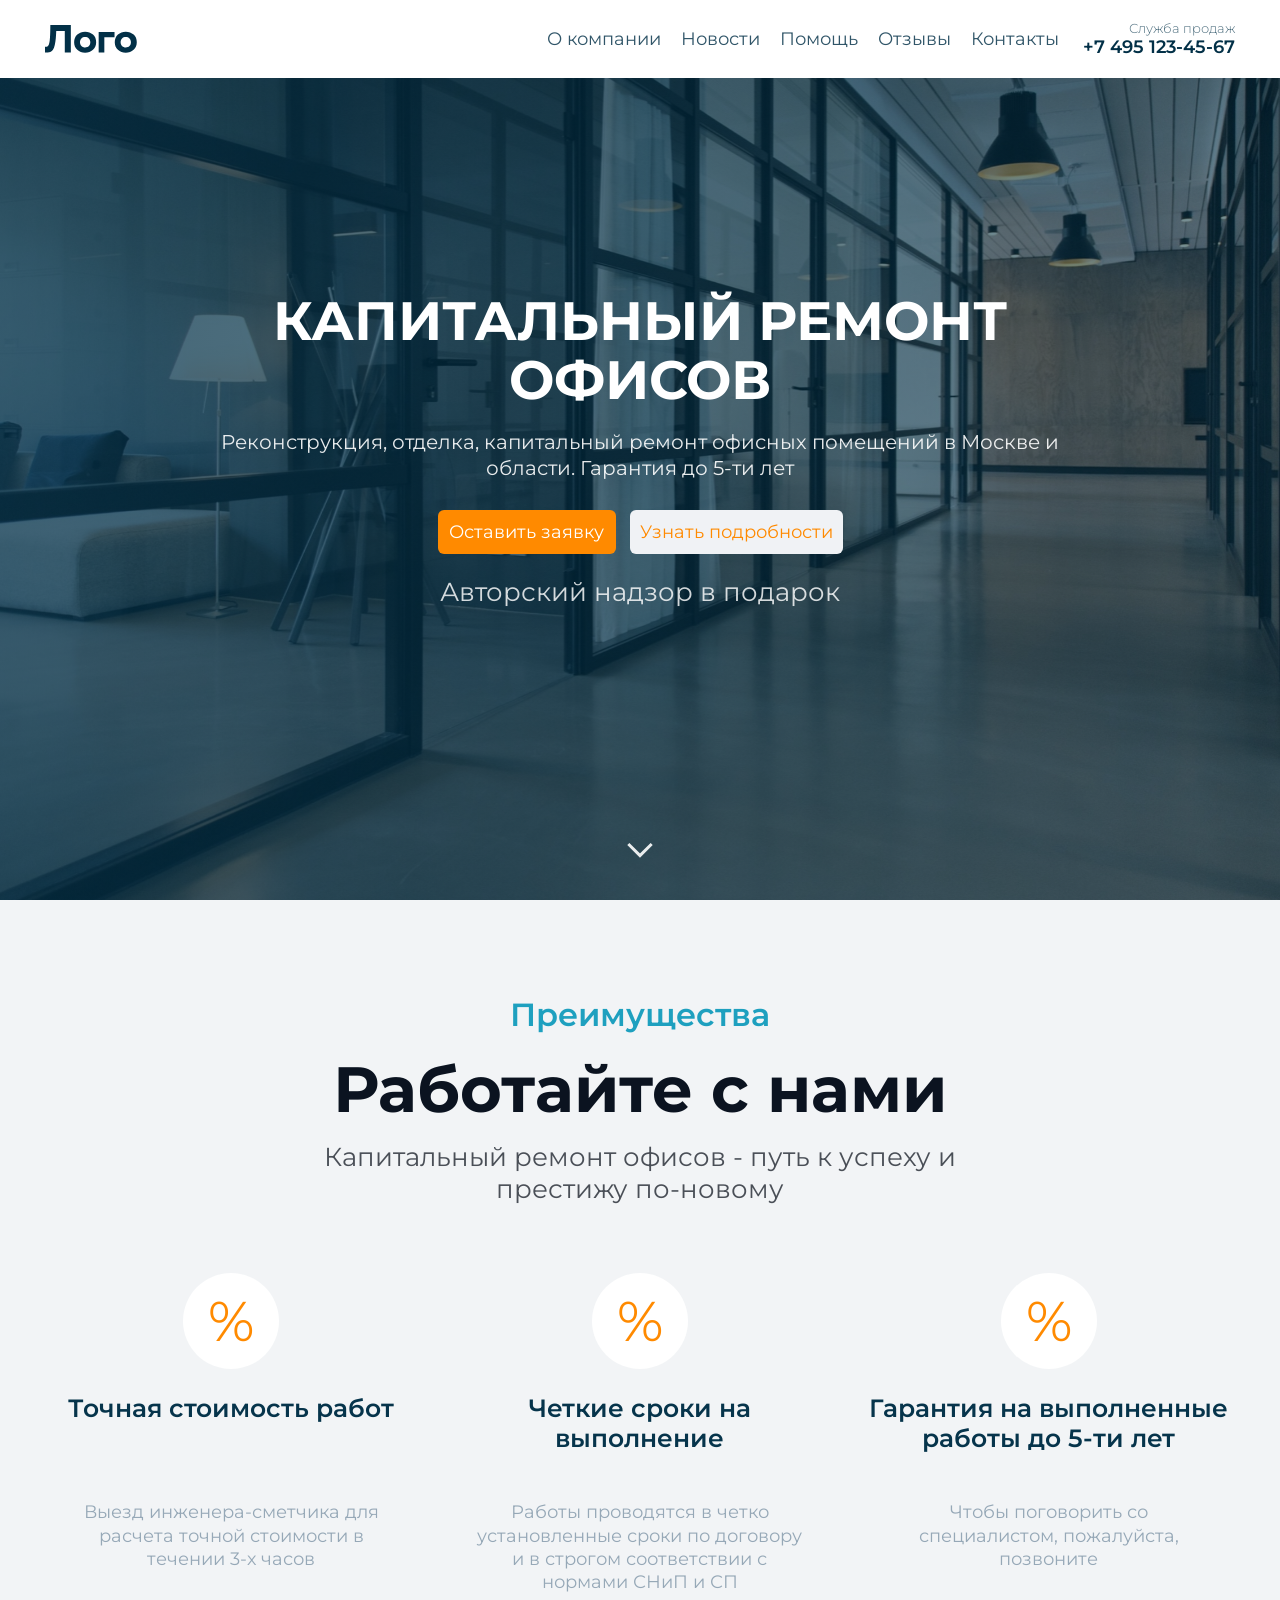
==== pages/index.html @ 70daecf8 "create cards advantages" ====
﻿<!DOCTYPE html>
<html lang="ru">
<head>
    <meta charset="UTF-8">
    <meta name="viewport" content="width=device-width, initial-scale=1.0">
    <title>Office</title>
    <link rel="stylesheet" href="../styles/style.css">
</head>
<body>
    <header>
        <nav>
            <a class="logo" href="#" aria-label="На главную">
                <img src="../photos/Лого.svg" alt="Логотип компании">
            </a>

            <div class="containerInfo">
                <ul>
                    <li>О компании</li>
                    <li>Новости</li>
                    <li>Помощь</li>
                    <li>Отзывы</li>
                    <li>Контакты</li>
                </ul>

                <div class="support">
                    <ul>
                        <li>Служба продаж</li>
                        <li>+7 495 123-45-67</li>
                    </ul>
                </div>
            </div>

            <button class="menu-toggle" type="button" aria-label="Открыть меню">
                <span></span>
                <span></span>
                <span></span>
            </button>
        </nav>
    </header>

    <main>
        <section class="hero">
            <div class="hero__overlay"></div>
            <div class="hero__content">
                <h1>Капитальный ремонт офисов</h1>
                <p>Реконструкция, отделка, капитальный ремонт офисных помещений в Москве и области. Гарантия до 5-ти лет</p>

                <div class="hero__actions">
                    <a class="btn btn--primary" href="#">Оставить заявку</a>
                    <a class="btn btn--secondary" href="#">Узнать подробности</a>
                </div>

                <span class="hero__note">Авторский надзор в подарок</span>
            </div>

            <a class="hero__scroll" href="#advantages" aria-label="Прокрутить к преимуществам">
                <span></span>
            </a>
        </section>

        <section class="advantages" id="advantages">
            <div class="advantages__container">
                <span class="advantages__label">Преимущества</span>
                <h2>Работайте с нами</h2>
                <p class="advantages__subtitle">Капитальный ремонт офисов - путь к успеху и престижу по-новому</p>

                <div class="advantages__grid">
                    <article class="adv-card">
                        <div class="adv-card__icon">%</div>
                        <h3>Точная стоимость работ</h3>
                        <p>Выезд инженера-сметчика для расчета точной стоимости в течении 3-х часов</p>
                    </article>

                    <article class="adv-card">
                        <div class="adv-card__icon">%</div>
                        <h3>Четкие сроки на выполнение</h3>
                        <p>Работы проводятся в четко установленные сроки по договору и в строгом соответствии с нормами СНиП и СП</p>
                    </article>

                    <article class="adv-card">
                        <div class="adv-card__icon">%</div>
                        <h3>Гарантия на выполненные работы до 5-ти лет</h3>
                        <p>Чтобы поговорить со специалистом, пожалуйста, позвоните</p>
                    </article>
                </div>
            </div>
        </section>
    </main>
</body>
</html>
---- styles/style.css ----
﻿@import url("https://fonts.googleapis.com/css2?family=Montserrat:ital,wght@0,100..900;1,100..900&display=swap");

* {
  margin: 0;
  padding: 0;
  box-sizing: border-box;
  font-family: "Montserrat", sans-serif;
  font-optical-sizing: auto;
  font-weight: 400;
  font-style: normal;
}

html {
  scroll-behavior: smooth;
}

body {
  font-size: 18px;
  color: #ffffff;
  background: #f7f8fa;
}

img {
  display: block;
  max-width: 100%;
}

header {
  width: 100%;
  margin: auto;
  position: absolute;
  top: 0;
  left: 0;
  z-index: 5;
  background: #ffffff;
}

nav {
  max-width: 1200px;
  display: flex;
  margin: auto;
  justify-content: space-between;
  align-items: center;
  gap: 24px;
  padding: 10px 5px;
}

.logo {
  display: inline-flex;
  align-items: center;
}

.logo img {
  height: 28px;
  width: auto;
}

.containerInfo {
  display: flex;
  justify-content: space-between;
  align-items: center;
  gap: 24px;
}

.containerInfo ul {
  display: flex;
  list-style: none;
  justify-content: space-around;
  align-items: center;
  gap: 20px;
}

.containerInfo ul > li {
  color: rgba(2, 48, 71, 0.82);
  transition: color 0.25s ease, transform 0.25s ease;
  cursor: pointer;
}

.containerInfo ul > li:hover {
  color: #ff8a00;
  transform: translateY(-2px);
}

.support ul {
  display: block;
  text-align: right;
  list-style: none;
  padding: 10px 0;
}

.support ul li:nth-child(1) {
  font-size: 13px;
  font-weight: 300;
  color: rgba(2, 48, 71, 0.7);
}

.support ul li:nth-child(2) {
  font-size: 18px;
  font-weight: 600;
  color: #023047;
}

.menu-toggle {
  display: none;
  width: 44px;
  height: 44px;
  border: none;
  background: transparent;
  cursor: pointer;
}

.menu-toggle span {
  display: block;
  width: 26px;
  height: 2px;
  margin: 4px 0;
  background: #023047;
}

.hero {
  min-height: 100vh;
  position: relative;
  display: flex;
  align-items: center;
  justify-content: center;
  text-align: center;
  background-image: url("../photos/background_MAin.svg");
  background-size: cover;
  background-position: center;
  background-repeat: no-repeat;
}

.hero__overlay {
  position: absolute;
  inset: 0;
  background: linear-gradient(
    90deg,
    rgba(2, 48, 71, 0.58) 0%,
    rgba(2, 48, 71, 0.42) 48%,
    rgba(2, 48, 71, 0.2) 100%
  );
}

.hero__content {
  max-width: 920px;
  padding: 120px 20px 120px;
  position: relative;
  z-index: 1;
}

.hero__content h1 {
  font-size: clamp(34px, 4.8vw, 54px);
  font-weight: 700;
  line-height: 1.1;
  text-transform: uppercase;
  margin-bottom: 18px;
  color: #ffffff;
}

.hero__content p {
  font-size: clamp(18px, 1.6vw, 26px);
  line-height: 1.3;
  color: rgba(255, 255, 255, 0.9);
  max-width: 1080px;
  margin: 0 auto 28px;
}

.hero__actions {
  display: flex;
  gap: 14px;
  justify-content: center;
  flex-wrap: wrap;
  margin-bottom: 22px;
}

.hero .btn {
  display: inline-flex;
  align-items: center;
  justify-content: center;
  min-width: 178px;
  height: 44px;
  padding: 0px 10px;
  border-radius: 6px;
  text-decoration: none;
  font-size: 18px;
  transition: transform 0.25s ease, box-shadow 0.25s ease,
    background-color 0.25s ease, color 0.25s ease;
}

.hero .btn:hover {
  transform: translateY(-2px);
  box-shadow: 0 10px 24px rgba(0, 0, 0, 0.2);
}

.btn--primary {
  background: #ff8a00;
  color: #ffffff;
}

.btn--secondary {
  background: #f0f2f5;
  color: #ff8a00;
}

.hero__note {
  font-size: 26px;
  color: rgba(255, 255, 255, 0.82);
}

.hero__scroll {
  position: absolute;
  bottom: 30px;
  left: 50%;
  transform: translateX(-50%);
  z-index: 1;
  background: transparent;
  border: none;
  width: 34px;
  height: 34px;
  cursor: pointer;
  text-decoration: none;
}

.hero__scroll span {
  display: block;
  width: 18px;
  height: 18px;
  border-bottom: 3px solid rgba(255, 255, 255, 0.9);
  border-right: 3px solid rgba(255, 255, 255, 0.9);
  transform: rotate(45deg);
  margin: 0 auto;
}

.advantages {
  background: #f2f4f6;
  padding: 95px 16px 110px;
}

.advantages__container {
  max-width: 1200px;
  margin: 0 auto;
  text-align: center;
}

.advantages__label {
  display: inline-block;
  font-size: 32px;
  font-weight: 600;
  color: #1ea0bf;
  margin-bottom: 22px;
}

.advantages h2 {
  font-size: clamp(42px, 5vw, 78px);
  line-height: 1.05;
  color: #0b1320;
  font-weight: 700;
  margin-bottom: 18px;
}

.advantages__subtitle {
  max-width: 760px;
  margin: 0 auto 56px;
  color: #4a4f57;
  font-size: clamp(24px, 2vw, 42px);
  line-height: 1.25;
}

.advantages__grid {
  display: grid;
  grid-template-columns: repeat(3, minmax(0, 1fr));
  gap: 26px;
  align-items: stretch;
}

.adv-card {
  text-align: center;
  padding: 12px 8px;
  display: flex;
  flex-direction: column;
  align-items: center;
  justify-content: flex-start;
  height: 100%;
  border-radius: 16px;
  transition: transform 0.25s ease, box-shadow 0.25s ease,
    background-color 0.25s ease;
}

.adv-card:hover {
  transform: translateY(-6px);
  background: rgba(255, 255, 255, 0.55);
}

.adv-card__icon {
  width: 96px;
  height: 96px;
  border-radius: 50%;
  background: #ffffff;
  color: #ff8a00;
  display: inline-flex;
  align-items: center;
  justify-content: center;
  font-size: 56px;
  line-height: 1;
  margin-bottom: 24px;
  transition: transform 0.25s ease, background-color 0.25s ease;
}

.adv-card:hover .adv-card__icon {
  transform: scale(1.06);
  background: #fff9f1;
  box-shadow: 0 00px 22px rgba(74, 72, 70, 0.25);
}

.adv-card h3 {
  color: #06344b;
  font-size: 25px;
  line-height: 1.2;
  font-weight: 600;
  margin-bottom: 18px;
  min-height: 3.6em;
}

.adv-card p {
  color: #96a8b7;
  font-size: clamp(18px, 1.3vw, 30px);
  line-height: 1.3;
  max-width: 340px;
  margin: 0 auto;
}

@media (max-width: 1024px) {
  nav {
    padding: 18px 14px;
    gap: 16px;
  }

  .logo img {
    height: 24px;
  }

  .containerInfo {
    gap: 16px;
  }

  .containerInfo ul {
    gap: 12px;
  }

  .containerInfo ul li {
    font-size: 16px;
  }

  .support ul li:nth-child(1) {
    font-size: 12px;
  }

  .support ul li:nth-child(2) {
    font-size: 16px;
  }

  .hero__content {
    max-width: 760px;
    padding: 120px 22px 100px;
  }

  .hero__content h1 {
    font-size: clamp(30px, 4.4vw, 44px);
    margin-bottom: 14px;
  }

  .hero__content p {
    font-size: clamp(16px, 2vw, 20px);
    margin-bottom: 20px;
  }

  .hero .btn {
    min-width: 166px;
    height: 40px;
    font-size: 16px;
  }

  .hero__note {
    font-size: 20px;
  }

  .advantages {
    padding: 74px 16px 84px;
  }

  .advantages__label {
    font-size: 24px;
    margin-bottom: 14px;
  }

  .advantages h2 {
    font-size: clamp(36px, 4.4vw, 54px);
    margin-bottom: 12px;
  }

  .advantages__subtitle {
    font-size: clamp(20px, 2vw, 30px);
    max-width: 700px;
    margin-bottom: 42px;
  }

  .advantages__grid {
    gap: 18px;
  }

  .adv-card__icon {
    width: 84px;
    height: 84px;
    font-size: 48px;
    margin-bottom: 16px;
  }

  .adv-card h3 {
    font-size: 25px;
    margin-bottom: 12px;
    min-height: 3.4em;
  }

  .adv-card p {
    font-size: clamp(15px, 1.2vw, 19px);
  }
}

@media (max-width: 768px) {
  nav {
    padding: 12px 16px;
  }

  .logo img {
    height: 20px;
  }

  .containerInfo {
    display: none;
  }

  .menu-toggle {
    display: flex;
    flex-direction: column;
    justify-content: center;
    align-items: flex-end;
  }

  .hero {
    min-height: 94vh;
  }

  .hero__content {
    max-width: 100%;
    padding: 110px 16px 90px;
  }

  .hero__content h1 {
    font-size: clamp(24px, 7.2vw, 32px);
    margin-bottom: 10px;
  }

  .hero__content p {
    font-size: clamp(14px, 4.2vw, 18px);
    margin-bottom: 16px;
  }

  .hero__actions {
    flex-direction: column;
    align-items: center;
    gap: 10px;
    margin-bottom: 14px;
  }

  .hero .btn {
    width: 100%;
    max-width: 250px;
    min-width: auto;
    height: 38px;
    font-size: 15px;
  }

  .hero__note {
    font-size: 17px;
  }

  .hero__scroll {
    bottom: 18px;
  }

  .advantages {
    padding: 58px 14px 64px;
  }

  .advantages__label {
    font-size: 18px;
    margin-bottom: 10px;
  }

  .advantages h2 {
    font-size: clamp(30px, 9vw, 42px);
    margin-bottom: 10px;
  }

  .advantages__subtitle {
    font-size: clamp(16px, 5vw, 22px);
    margin-bottom: 28px;
  }

  .advantages__grid {
    grid-template-columns: 1fr;
    gap: 26px;
  }

  .adv-card {
    max-width: 360px;
    margin: 0 auto;
    padding: 20px 0px;
  }

  .adv-card__icon {
    width: 78px;
    height: 78px;
    font-size: 40px;
    margin-bottom: 14px;
  }

  .adv-card h3 {
    font-size: 25px;
    margin-bottom: 10px;
    min-height: auto;
  }

  .adv-card p {
    font-size: clamp(14px, 4.2vw, 18px);
  }
}
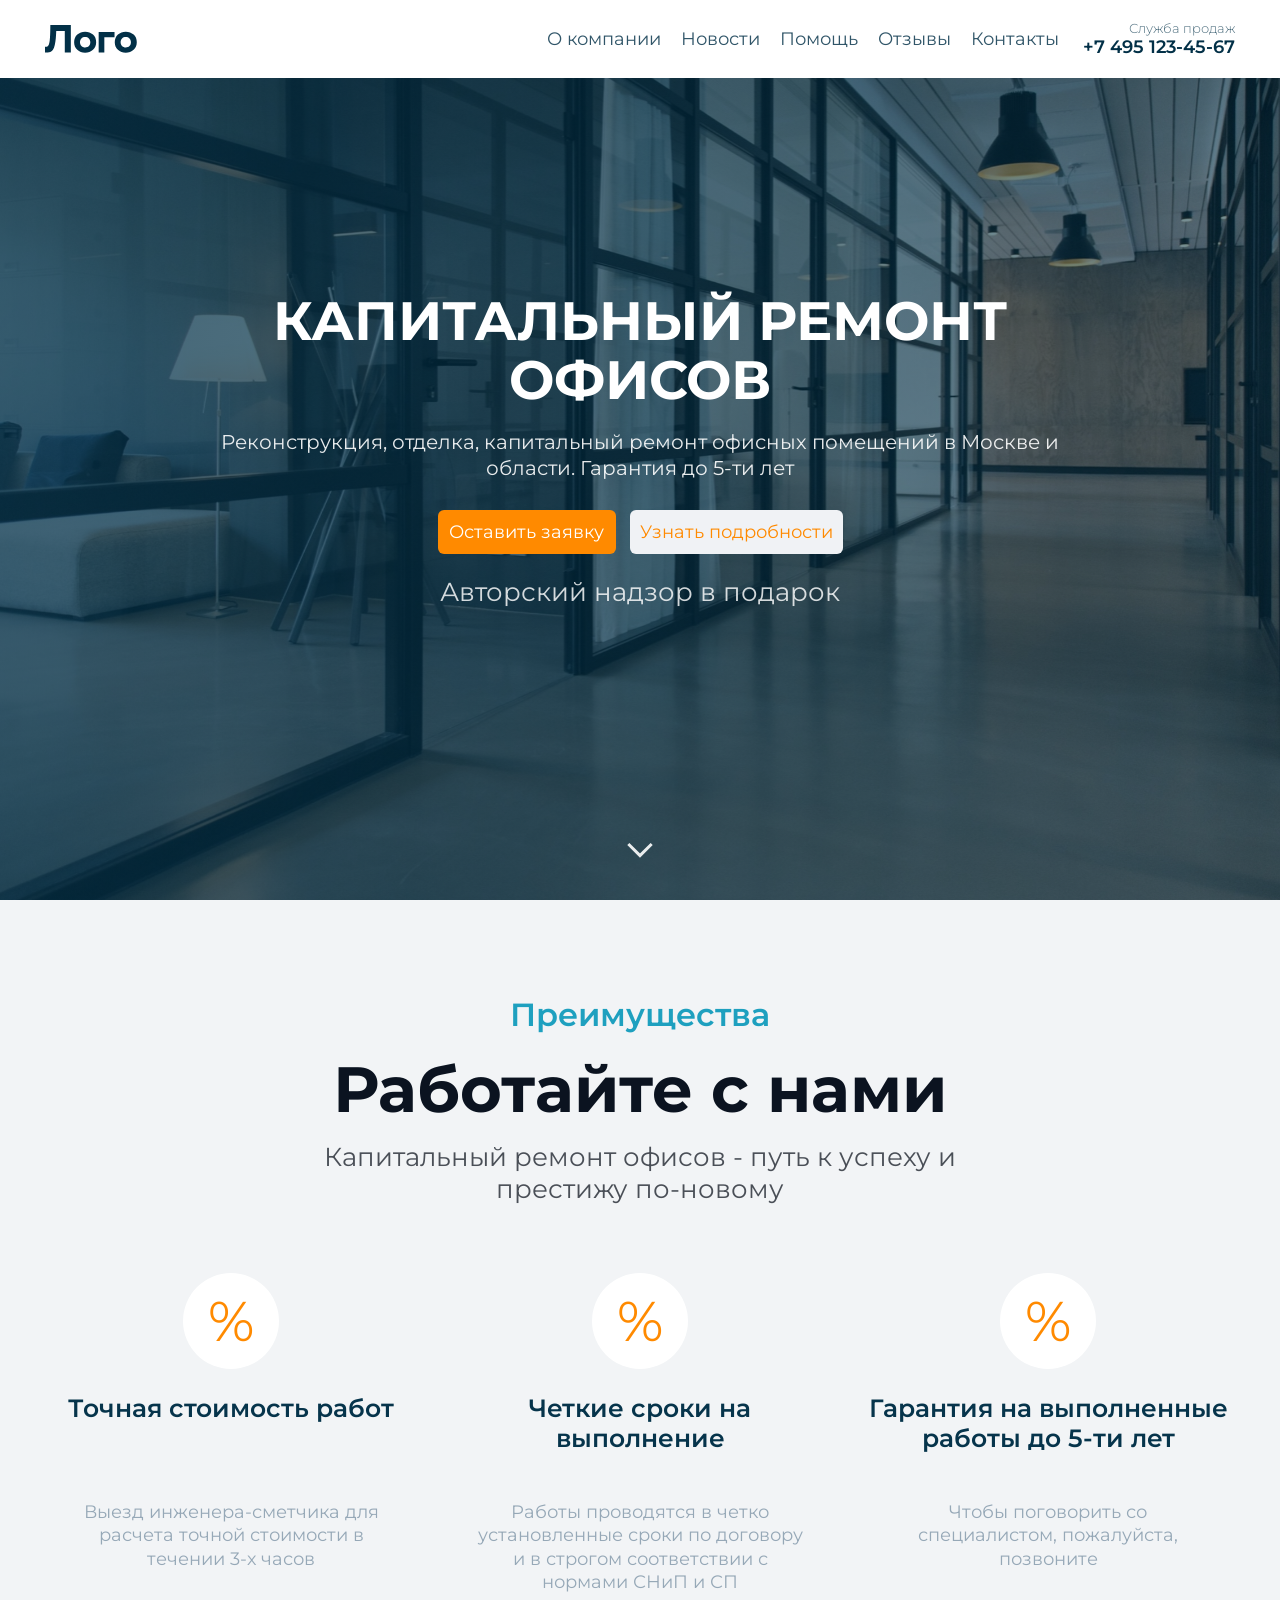
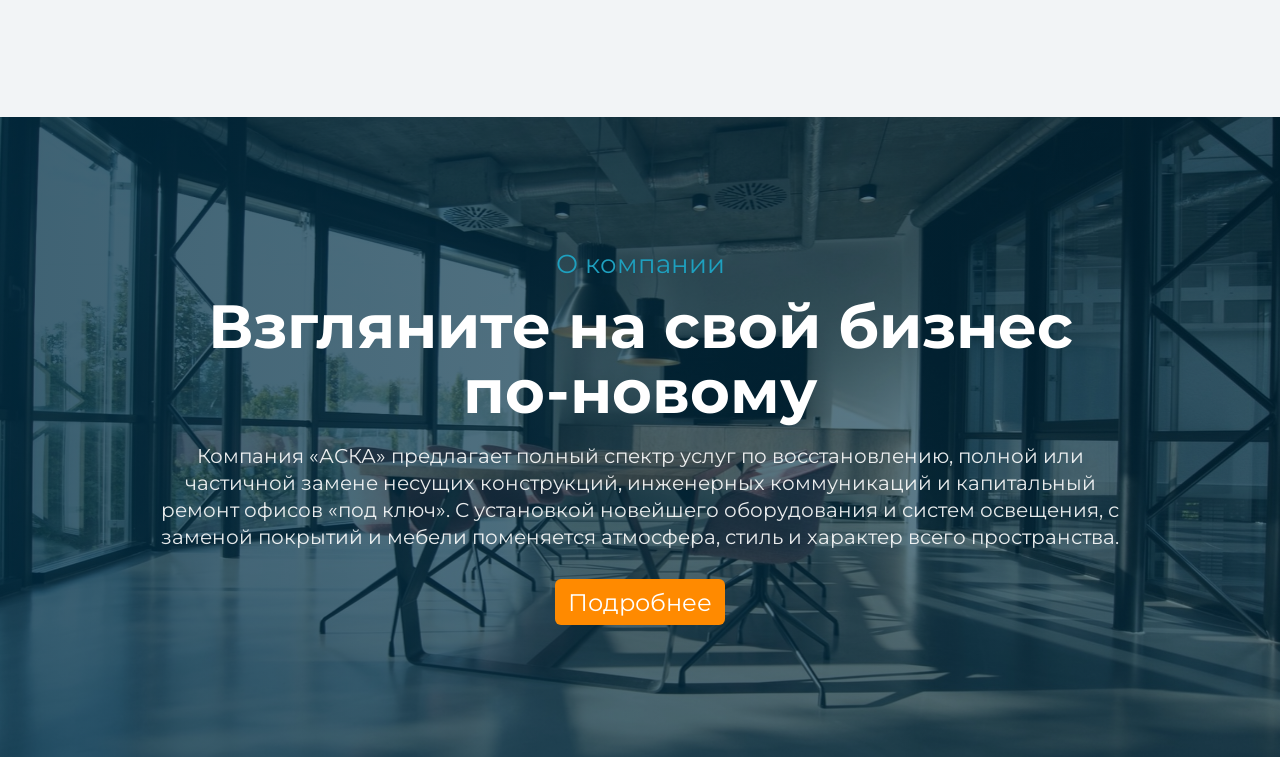
==== commit 8d6a5f9d: "create second secontion with BG" ====
--- a/pages/index.html
+++ b/pages/index.html
@@ -60,24 +60,24 @@
 
         <section class="advantages" id="advantages">
             <div class="advantages__container">
-                <span class="advantages__label">Преимущества</span>
-                <h2>Работайте с нами</h2>
-                <p class="advantages__subtitle">Капитальный ремонт офисов - путь к успеху и престижу по-новому</p>
+                <span class="advantages__label reveal">Преимущества</span>
+                <h2 class="reveal" data-delay="80">Работайте с нами</h2>
+                <p class="advantages__subtitle reveal" data-delay="140">Капитальный ремонт офисов - путь к успеху и престижу по-новому</p>
 
                 <div class="advantages__grid">
-                    <article class="adv-card">
+                    <article class="adv-card reveal" data-delay="0">
                         <div class="adv-card__icon">%</div>
                         <h3>Точная стоимость работ</h3>
                         <p>Выезд инженера-сметчика для расчета точной стоимости в течении 3-х часов</p>
                     </article>
 
-                    <article class="adv-card">
+                    <article class="adv-card reveal" data-delay="90">
                         <div class="adv-card__icon">%</div>
                         <h3>Четкие сроки на выполнение</h3>
                         <p>Работы проводятся в четко установленные сроки по договору и в строгом соответствии с нормами СНиП и СП</p>
                     </article>
 
-                    <article class="adv-card">
+                    <article class="adv-card reveal" data-delay="180">
                         <div class="adv-card__icon">%</div>
                         <h3>Гарантия на выполненные работы до 5-ти лет</h3>
                         <p>Чтобы поговорить со специалистом, пожалуйста, позвоните</p>
@@ -85,6 +85,44 @@
                 </div>
             </div>
         </section>
+
+        <section class="about-section" id="about-company">
+            <div class="about-section__overlay"></div>
+            <div class="about-section__content">
+                <span class="about-section__label reveal">О компании</span>
+                <h2 class="reveal" data-delay="80">Взгляните на свой бизнес<br>по-новому</h2>
+                <p class="reveal" data-delay="140">Компания «АСКА» предлагает полный спектр услуг по восстановлению, полной или частичной замене несущих конструкций, инженерных коммуникаций и капитальный ремонт офисов «под ключ». С установкой новейшего оборудования и систем освещения, с заменой покрытий и мебели поменяется атмосфера, стиль и характер всего пространства.</p>
+                <a class="about-section__button reveal" data-delay="200" href="#">Подробнее</a>
+            </div>
+        </section>
     </main>
+    <script>
+        (function () {
+            var revealElements = document.querySelectorAll('.reveal');
+            var reducedMotion = window.matchMedia('(prefers-reduced-motion: reduce)').matches;
+
+            if (reducedMotion) {
+                revealElements.forEach(function (el) {
+                    el.classList.add('in-view');
+                });
+                return;
+            }
+
+            var observer = new IntersectionObserver(function (entries) {
+                entries.forEach(function (entry) {
+                    if (!entry.isIntersecting) return;
+                    var delay = Number(entry.target.dataset.delay || 0);
+                    window.setTimeout(function () {
+                        entry.target.classList.add('in-view');
+                    }, delay);
+                    observer.unobserve(entry.target);
+                });
+            }, { threshold: 0.18, rootMargin: '0px 0px -40px 0px' });
+
+            revealElements.forEach(function (el) {
+                observer.observe(el);
+            });
+        })();
+    </script>
 </body>
 </html>
--- a/styles/style.css
+++ b/styles/style.css
@@ -12,6 +12,26 @@
 
 html {
   scroll-behavior: smooth;
+}
+
+@keyframes heroFadeUp {
+  from {
+    opacity: 0;
+    transform: translateY(32px);
+  }
+  to {
+    opacity: 1;
+    transform: translateY(0);
+  }
+}
+
+@keyframes heroFadeIn {
+  from {
+    opacity: 0;
+  }
+  to {
+    opacity: 1;
+  }
 }
 
 body {
@@ -155,6 +175,8 @@
   text-transform: uppercase;
   margin-bottom: 18px;
   color: #ffffff;
+  opacity: 0;
+  animation: heroFadeUp 0.8s cubic-bezier(0.22, 1, 0.36, 1) 0.15s forwards;
 }
 
 .hero__content p {
@@ -163,6 +185,8 @@
   color: rgba(255, 255, 255, 0.9);
   max-width: 1080px;
   margin: 0 auto 28px;
+  opacity: 0;
+  animation: heroFadeUp 0.8s cubic-bezier(0.22, 1, 0.36, 1) 0.3s forwards;
 }
 
 .hero__actions {
@@ -171,6 +195,8 @@
   justify-content: center;
   flex-wrap: wrap;
   margin-bottom: 22px;
+  opacity: 0;
+  animation: heroFadeUp 0.8s cubic-bezier(0.22, 1, 0.36, 1) 0.45s forwards;
 }
 
 .hero .btn {
@@ -205,6 +231,8 @@
 .hero__note {
   font-size: 26px;
   color: rgba(255, 255, 255, 0.82);
+  opacity: 0;
+  animation: heroFadeIn 0.8s ease 0.6s forwards;
 }
 
 .hero__scroll {
@@ -219,6 +247,8 @@
   height: 34px;
   cursor: pointer;
   text-decoration: none;
+  opacity: 0;
+  animation: heroFadeIn 0.9s ease 0.75s forwards;
 }
 
 .hero__scroll span {
@@ -231,6 +261,18 @@
   margin: 0 auto;
 }
 
+.reveal {
+  opacity: 0;
+  transform: translateY(30px);
+  transition: opacity 0.8s cubic-bezier(0.22, 1, 0.36, 1), transform 0.8s cubic-bezier(0.22, 1, 0.36, 1);
+  will-change: opacity, transform;
+}
+
+.reveal.in-view {
+  opacity: 1;
+  transform: translateY(0);
+}
+
 .advantages {
   background: #f2f4f6;
   padding: 95px 16px 110px;
@@ -329,6 +371,75 @@
   margin: 0 auto;
 }
 
+.about-section {
+  position: relative;
+  min-height: 640px;
+  display: flex;
+  align-items: center;
+  justify-content: center;
+  text-align: center;
+  padding: 90px 16px;
+  background-image: url('../photos/secondBackgroundImage.svg');
+  background-size: cover;
+  background-position: center;
+  background-repeat: no-repeat;
+}
+
+.about-section__overlay {
+  position: absolute;
+  inset: 0;
+  background: linear-gradient(90deg, rgba(2, 48, 71, 0.6) 0%, rgba(2, 48, 71, 0.48) 45%, rgba(2, 48, 71, 0.34) 100%);
+}
+
+.about-section__content {
+  position: relative;
+  z-index: 1;
+  max-width: 980px;
+}
+
+.about-section__label {
+  display: inline-block;
+  color: #1ea0bf;
+  font-size: 26px;
+  margin-bottom: 14px;
+}
+
+.about-section h2 {
+  color: #ffffff;
+  font-size: clamp(44px, 4.8vw, 74px);
+  line-height: 1.05;
+  font-weight: 700;
+  margin-bottom: 20px;
+}
+
+.about-section p {
+  color: rgba(255, 255, 255, 0.9);
+  font-size: clamp(20px, 1.4vw, 28px);
+  line-height: 1.35;
+  max-width: 1020px;
+  margin: 0 auto 28px;
+}
+
+.about-section__button {
+  display: inline-flex;
+  align-items: center;
+  justify-content: center;
+  min-width: 170px;
+  height: 46px;
+  border-radius: 6px;
+  background: #ff8a00;
+  color: #ffffff;
+  text-decoration: none;
+  font-size: 24px;
+  transition: transform 0.25s ease, box-shadow 0.25s ease, background-color 0.25s ease;
+}
+
+.about-section__button:hover {
+  transform: translateY(-2px);
+  box-shadow: 0 12px 24px rgba(0, 0, 0, 0.25);
+  background: #f58400;
+}
+
 @media (max-width: 1024px) {
   nav {
     padding: 18px 14px;
@@ -423,6 +534,33 @@
 
   .adv-card p {
     font-size: clamp(15px, 1.2vw, 19px);
+  }
+
+  .about-section {
+    min-height: 560px;
+    padding: 74px 16px;
+  }
+
+  .about-section__label {
+    font-size: 22px;
+    margin-bottom: 10px;
+  }
+
+  .about-section h2 {
+    font-size: clamp(36px, 4.1vw, 52px);
+    margin-bottom: 14px;
+  }
+
+  .about-section p {
+    font-size: clamp(16px, 1.8vw, 22px);
+    max-width: 820px;
+    margin-bottom: 22px;
+  }
+
+  .about-section__button {
+    min-width: 150px;
+    height: 42px;
+    font-size: 20px;
   }
 }
 
@@ -534,4 +672,53 @@
   .adv-card p {
     font-size: clamp(14px, 4.2vw, 18px);
   }
-}
+
+  .about-section {
+    min-height: 470px;
+    padding: 58px 14px;
+  }
+
+  .about-section__label {
+    font-size: 17px;
+    margin-bottom: 8px;
+  }
+
+  .about-section h2 {
+    font-size: clamp(28px, 8vw, 36px);
+    margin-bottom: 12px;
+  }
+
+  .about-section p {
+    font-size: clamp(14px, 4.1vw, 17px);
+    line-height: 1.4;
+    margin-bottom: 18px;
+  }
+
+  .about-section__button {
+    min-width: 132px;
+    height: 38px;
+    font-size: 17px;
+  }
+}
+
+@media (prefers-reduced-motion: reduce) {
+  html {
+    scroll-behavior: auto;
+  }
+
+  .hero__content h1,
+  .hero__content p,
+  .hero__actions,
+  .hero__note,
+  .hero__scroll {
+    opacity: 1;
+    animation: none;
+  }
+
+  .reveal,
+  .reveal.in-view {
+    opacity: 1;
+    transform: none;
+    transition: none;
+  }
+}
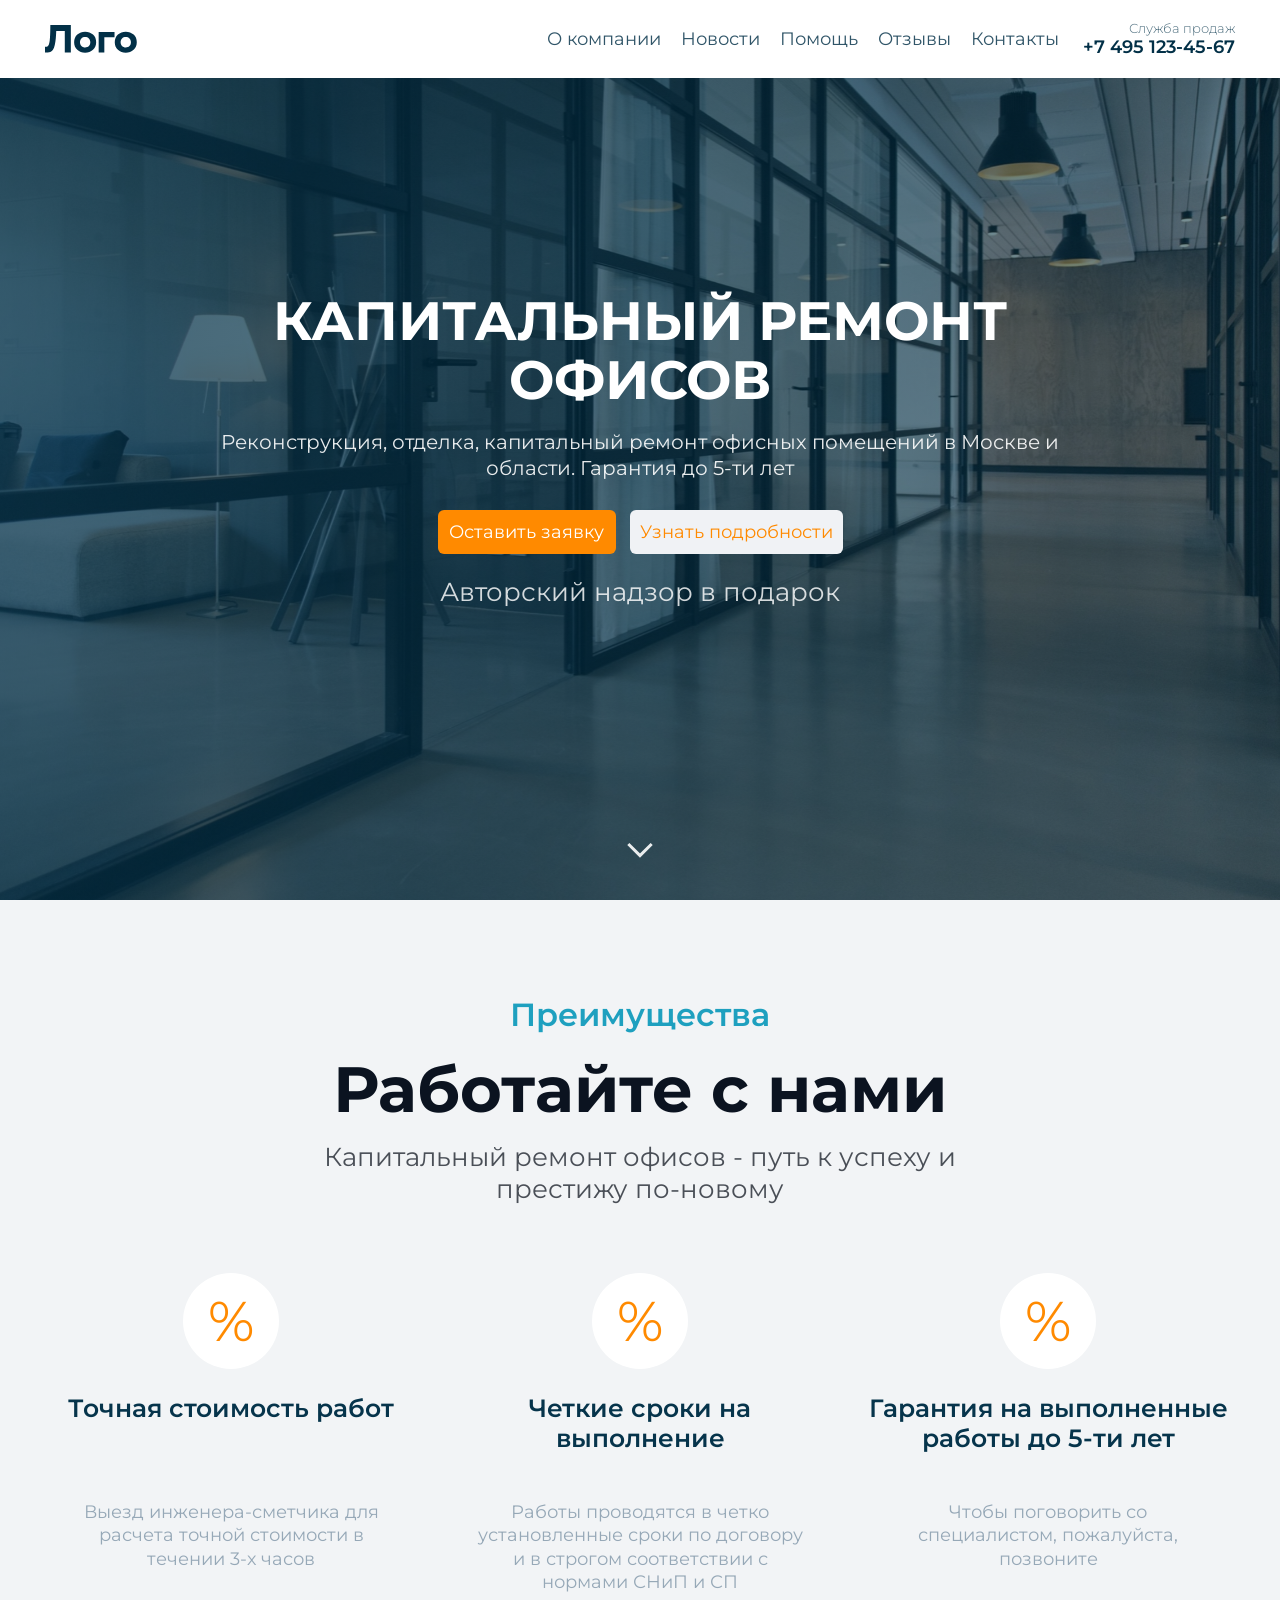
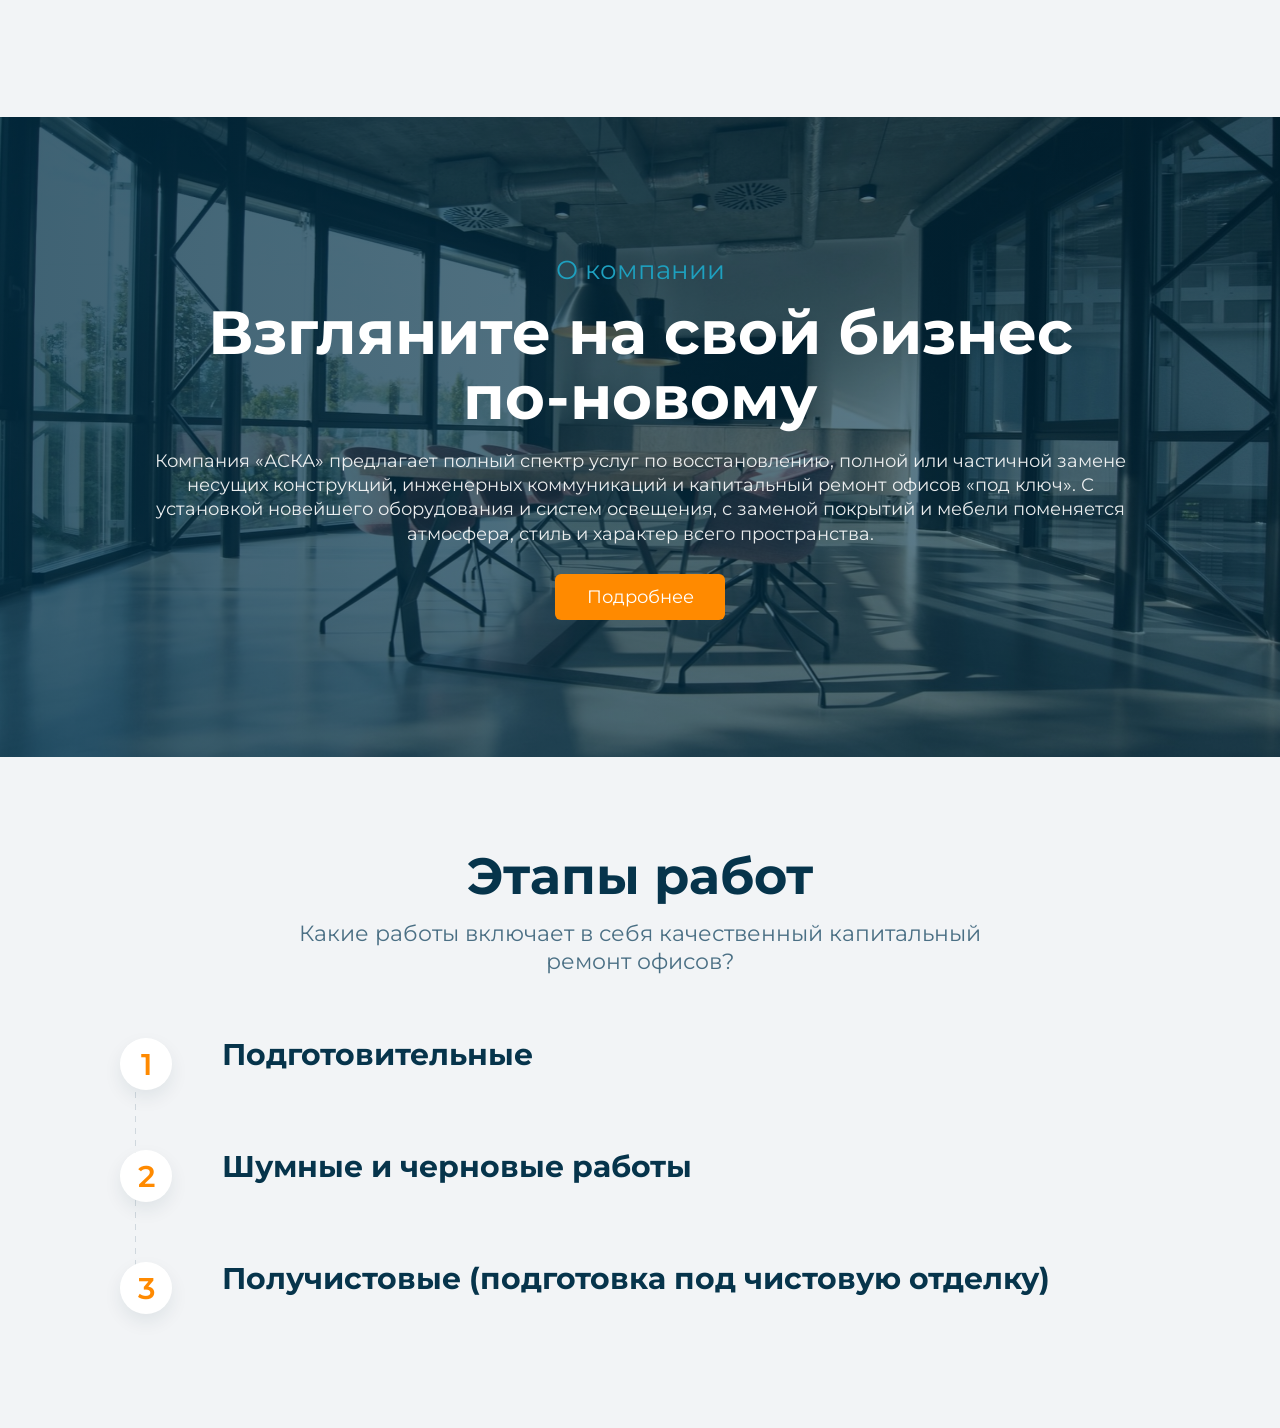
==== commit 730c18f9: "добавил анимации открытия и закрытия а также адаптацию для мобилки поправил и сделал секцию с этапом" ====
--- a/pages/index.html
+++ b/pages/index.html
@@ -91,38 +91,53 @@
             <div class="about-section__content">
                 <span class="about-section__label reveal">О компании</span>
                 <h2 class="reveal" data-delay="80">Взгляните на свой бизнес<br>по-новому</h2>
-                <p class="reveal" data-delay="140">Компания «АСКА» предлагает полный спектр услуг по восстановлению, полной или частичной замене несущих конструкций, инженерных коммуникаций и капитальный ремонт офисов «под ключ». С установкой новейшего оборудования и систем освещения, с заменой покрытий и мебели поменяется атмосфера, стиль и характер всего пространства.</p>
-                <a class="about-section__button reveal" data-delay="200" href="#">Подробнее</a>
+                <p class="reveal1" data-delay="140">Компания «АСКА» предлагает полный спектр услуг по восстановлению, полной или частичной замене несущих конструкций, инженерных коммуникаций и капитальный ремонт офисов «под ключ». С установкой новейшего оборудования и систем освещения, с заменой покрытий и мебели поменяется атмосфера, стиль и характер всего пространства.</p>
+                <a class="about-section__button reveal1" data-delay="200" href="#">Подробнее</a>
+            </div>
+        </section>
+
+        <section class="stages" id="stages">
+            <div class="stages__container">
+                <h2 class="reveal">Этапы работ</h2>
+                <p class="stages__subtitle reveal" data-delay="70">Какие работы включает в себя качественный капитальный ремонт офисов?</p>
+
+                <div class="stages__timeline">
+                    <article class="stage reveal" data-delay="110">
+                        <div class="stage__num">1</div>
+                        <div class="stage__content">
+                            <h3>Подготовительные</h3>
+                            <p>Получение технического заключения о допустимости и безопасности ранее выполненных работ. Оценка состояния (степени износа, масштаба повреждений) коммуникаций и конструкций, определение порядка и стоимости их восстановления.</p>
+                        </div>
+                    </article>
+
+                    <article class="stage reveal" data-delay="170">
+                        <div class="stage__num">2</div>
+                        <div class="stage__content">
+                            <h3>Шумные и черновые работы</h3>
+                            <ul>
+                                <li>Демонтаж перегородок, старой отделки до несущих конструкций.</li>
+                                <li>Возведение перегородок по проекту: из газобетона, кирпича, гипсокартона и проч.</li>
+                                <li>Разводка и испытания коммуникаций.</li>
+                                <li>Обработка поверхностей: выравнивание потолка и стен штукатуркой; полов - цементно-песчаной стяжкой.</li>
+                            </ul>
+                        </div>
+                    </article>
+
+                    <article class="stage reveal" data-delay="230">
+                        <div class="stage__num">3</div>
+                        <div class="stage__content">
+                            <h3>Получистовые (подготовка под чистовую отделку)</h3>
+                            <ul>
+                                <li>Устранение мелких неровностей, недочетов черновой подготовки.</li>
+                                <li>Шпатлевка потолка.</li>
+                                <li>Покрытие всех поверхностей грунтовкой, составами под чистовую отделку и облицовку.</li>
+                            </ul>
+                        </div>
+                    </article>
+                </div>
             </div>
         </section>
     </main>
-    <script>
-        (function () {
-            var revealElements = document.querySelectorAll('.reveal');
-            var reducedMotion = window.matchMedia('(prefers-reduced-motion: reduce)').matches;
-
-            if (reducedMotion) {
-                revealElements.forEach(function (el) {
-                    el.classList.add('in-view');
-                });
-                return;
-            }
-
-            var observer = new IntersectionObserver(function (entries) {
-                entries.forEach(function (entry) {
-                    if (!entry.isIntersecting) return;
-                    var delay = Number(entry.target.dataset.delay || 0);
-                    window.setTimeout(function () {
-                        entry.target.classList.add('in-view');
-                    }, delay);
-                    observer.unobserve(entry.target);
-                });
-            }, { threshold: 0.18, rootMargin: '0px 0px -40px 0px' });
-
-            revealElements.forEach(function (el) {
-                observer.observe(el);
-            });
-        })();
-    </script>
+    <script src="../scripts/main.js"></script>
 </body>
 </html>
--- a/styles/style.css
+++ b/styles/style.css
@@ -396,6 +396,9 @@
   z-index: 1;
   max-width: 980px;
 }
+.reveal1{
+    font-size: 18px !important;
+}
 
 .about-section__label {
   display: inline-block;
@@ -440,6 +443,150 @@
   background: #f58400;
 }
 
+.stages {
+  background: #f2f4f6;
+  padding: 92px 16px 104px;
+}
+
+.stages__container {
+  max-width: 1060px;
+  margin: 0 auto;
+}
+
+.stages h2 {
+  text-align: center;
+  color: #06344b;
+  font-size: clamp(40px, 4vw, 68px);
+  line-height: 1.06;
+  font-weight: 700;
+  margin-bottom: 16px;
+}
+
+.stages__subtitle {
+  max-width: 760px;
+  margin: 0 auto 52px;
+  text-align: center;
+  color: #4a6f84;
+  font-size: clamp(20px, 1.7vw, 30px);
+  line-height: 1.3;
+}
+
+.stages__timeline {
+  position: relative;
+}
+
+.stages__timeline::before {
+  content: "";
+  position: absolute;
+  left: 25px;
+  top: 40px;
+  bottom: 40px;
+  width: 1px;
+  background: repeating-linear-gradient(
+    to bottom,
+    rgba(143, 162, 175, 0.35) 0 6px,
+    rgba(143, 162, 175, 0) 6px 12px
+  );
+}
+
+.stage {
+  position: relative;
+  z-index: 1;
+  display: grid;
+  grid-template-columns: 78px 1fr;
+  gap: 24px;
+  align-items: flex-start;
+}
+
+.stage + .stage {
+  margin-top: 40px;
+}
+
+.stage__num {
+  width: 52px;
+  height: 52px;
+  border-radius: 50%;
+  background: #ffffff;
+  color: #ff8a00;
+  font-size: 30px;
+  font-weight: 600;
+  display: flex;
+  align-items: center;
+  justify-content: center;
+  box-shadow: 0 8px 18px rgba(15, 47, 63, 0.08);
+}
+
+.stage__content h3 {
+  color: #06344b;
+  font-size: clamp(30px, 2.1vw, 42px);
+  line-height: 1.16;
+  margin-bottom: 0;
+  font-weight: 700;
+  transition: margin-bottom 0.3s ease, color 0.3s ease;
+}
+
+.stage__content p,
+.stage__content ul {
+  color: #6b879b;
+  font-size: clamp(18px, 1.2vw, 24px);
+  line-height: 1.36;
+  max-height: 0;
+  opacity: 0;
+  overflow: hidden;
+  transform: translateY(-8px);
+  transition: max-height 0.45s ease, opacity 0.3s ease, transform 0.35s ease;
+}
+
+.stage__content ul {
+  list-style: none;
+  margin: 0;
+  padding: 0;
+}
+
+.stage__content li {
+  position: relative;
+  padding-left: 18px;
+}
+
+.stage__content li + li {
+  margin-top: 8px;
+}
+
+.stage__content li::before {
+  content: "·";
+  position: absolute;
+  left: 0;
+  top: 0;
+}
+
+.stage {
+  padding: 10px 10px 10px 10px;
+  border-radius: 14px;
+  transition: background-color 0.3s ease, box-shadow 0.3s ease, transform 0.3s ease;
+}
+
+.stage:hover,
+.stage:focus-within {
+  background: rgba(255, 255, 255, 0.72);
+  box-shadow: 0 12px 24px rgba(8, 52, 77, 0.08);
+  transform: translateY(-2px);
+}
+
+.stage:hover .stage__content h3,
+.stage:focus-within .stage__content h3 {
+  margin-bottom: 12px;
+  color: #0b425d;
+}
+
+.stage:hover .stage__content p,
+.stage:hover .stage__content ul,
+.stage:focus-within .stage__content p,
+.stage:focus-within .stage__content ul {
+  max-height: 560px;
+  opacity: 1;
+  transform: translateY(0);
+}
+
 @media (max-width: 1024px) {
   nav {
     padding: 18px 14px;
@@ -561,6 +708,49 @@
     min-width: 150px;
     height: 42px;
     font-size: 20px;
+  }
+
+  .stages {
+    padding: 72px 16px 82px;
+  }
+
+  .stages h2 {
+    font-size: clamp(34px, 4vw, 52px);
+    margin-bottom: 12px;
+  }
+
+  .stages__subtitle {
+    font-size: clamp(18px, 1.9vw, 24px);
+    margin-bottom: 38px;
+  }
+
+  .stages__timeline::before {
+    left: 23px;
+  }
+
+  .stage {
+    grid-template-columns: 70px 1fr;
+    gap: 18px;
+  }
+
+  .stage + .stage {
+    margin-top: 30px;
+  }
+
+  .stage__num {
+    width: 46px;
+    height: 46px;
+    font-size: 26px;
+  }
+
+  .stage__content h3 {
+    font-size: clamp(24px, 2vw, 30px);
+    margin-bottom: 0;
+  }
+
+  .stage__content p,
+  .stage__content ul {
+    font-size: clamp(15px, 1.5vw, 18px);
   }
 }
 
@@ -698,6 +888,79 @@
     min-width: 132px;
     height: 38px;
     font-size: 17px;
+  }
+
+  .stages {
+    padding: 56px 14px 64px;
+  }
+
+  .stages h2 {
+    font-size: clamp(30px, 8.2vw, 40px);
+    margin-bottom: 10px;
+  }
+
+  .stages__subtitle {
+    font-size: clamp(15px, 4.4vw, 18px);
+    margin-bottom: 26px;
+  }
+
+  .stages__timeline::before {
+    left: 19px;
+    top: 30px;
+    bottom: 30px;
+  }
+
+  .stage {
+    grid-template-columns: 56px 1fr;
+    gap: 14px;
+  }
+
+  .stage + .stage {
+    margin-top: 24px;
+  }
+
+  .stage__num {
+    width: 40px;
+    height: 40px;
+    font-size: 22px;
+  }
+
+  .stage__content h3 {
+    font-size: clamp(20px, 6vw, 26px);
+    margin-bottom: 0;
+  }
+
+  .stage__content p,
+  .stage__content ul {
+    font-size: clamp(14px, 4vw, 16px);
+    line-height: 1.45;
+  }
+
+  .stage__content li + li {
+    margin-top: 6px;
+  }
+
+  .stage {
+    padding: 8px 6px 8px 0;
+  }
+}
+
+@media (hover: none) {
+  .stage {
+    background: rgba(255, 255, 255, 0.72);
+    box-shadow: 0 8px 18px rgba(8, 52, 77, 0.06);
+    transform: none;
+  }
+
+  .stage .stage__content h3 {
+    margin-bottom: 10px;
+  }
+
+  .stage .stage__content p,
+  .stage .stage__content ul {
+    max-height: 560px;
+    opacity: 1;
+    transform: translateY(0);
   }
 }
 
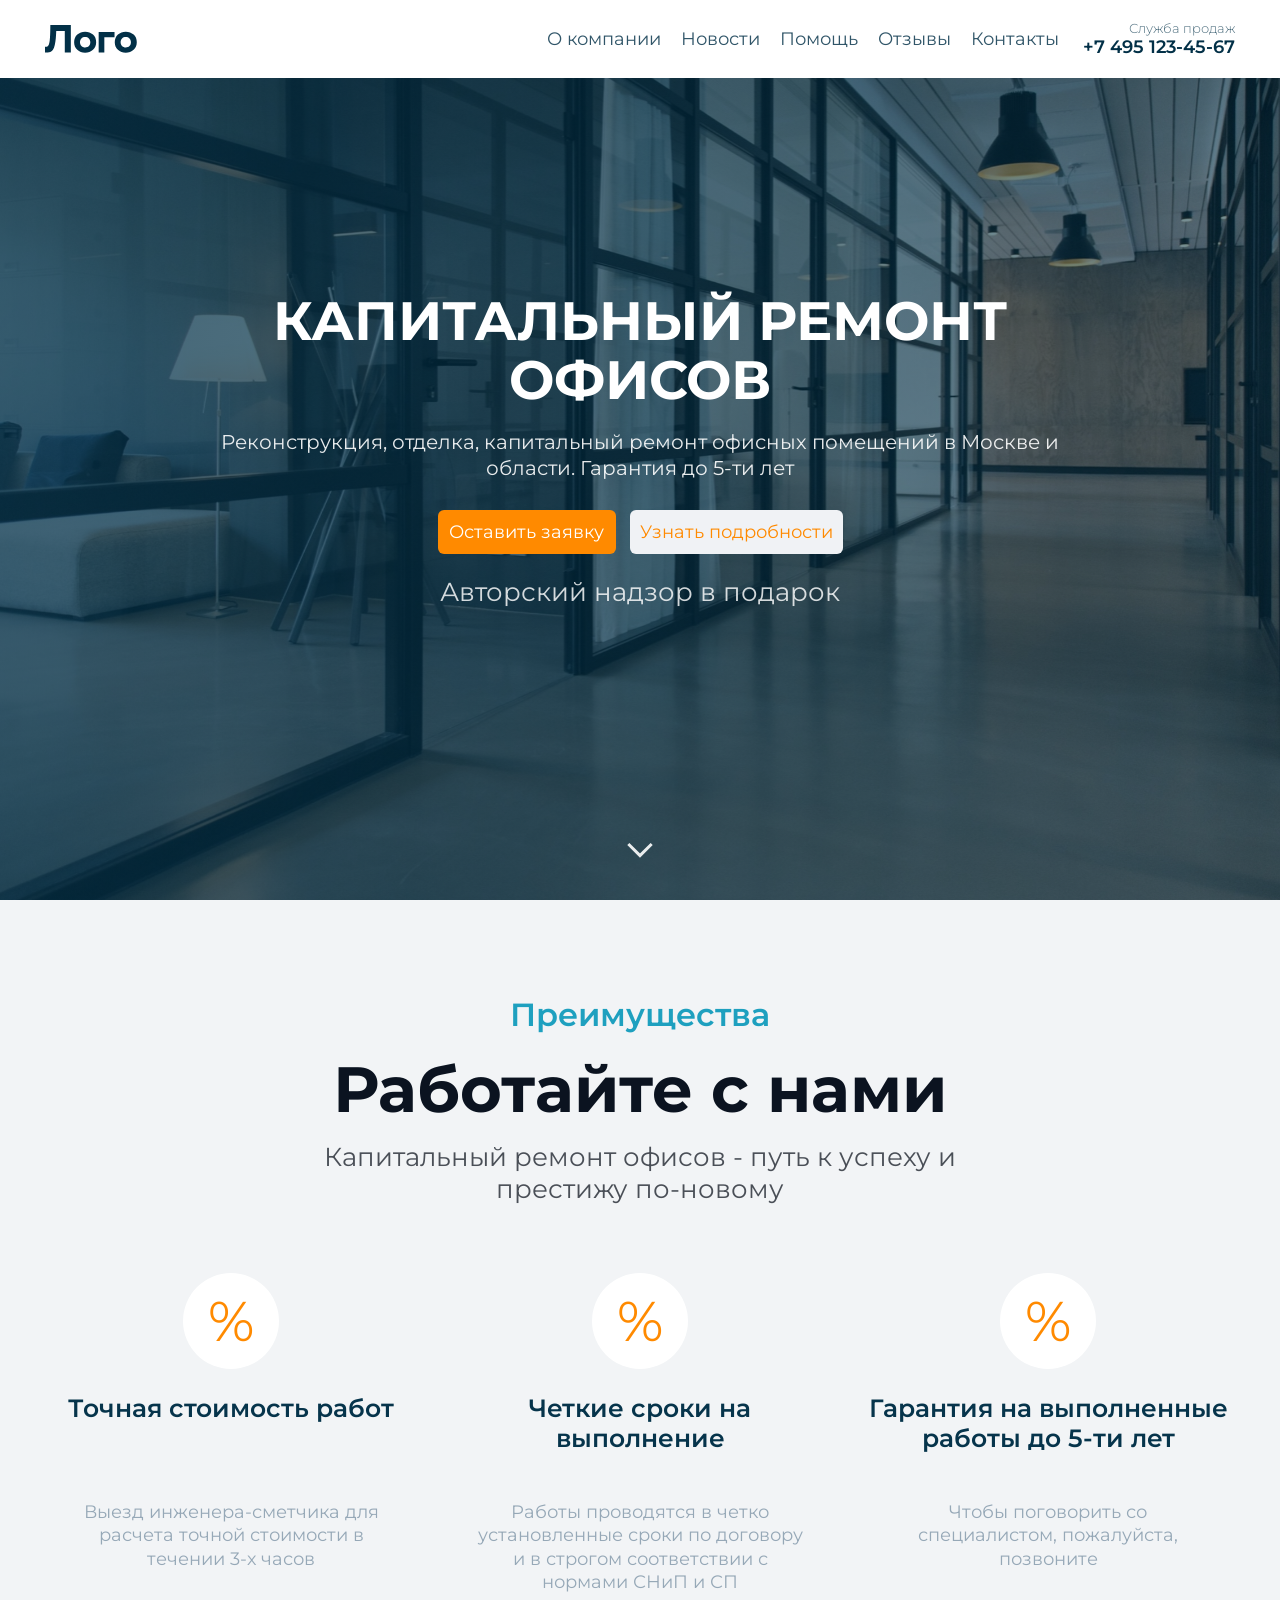
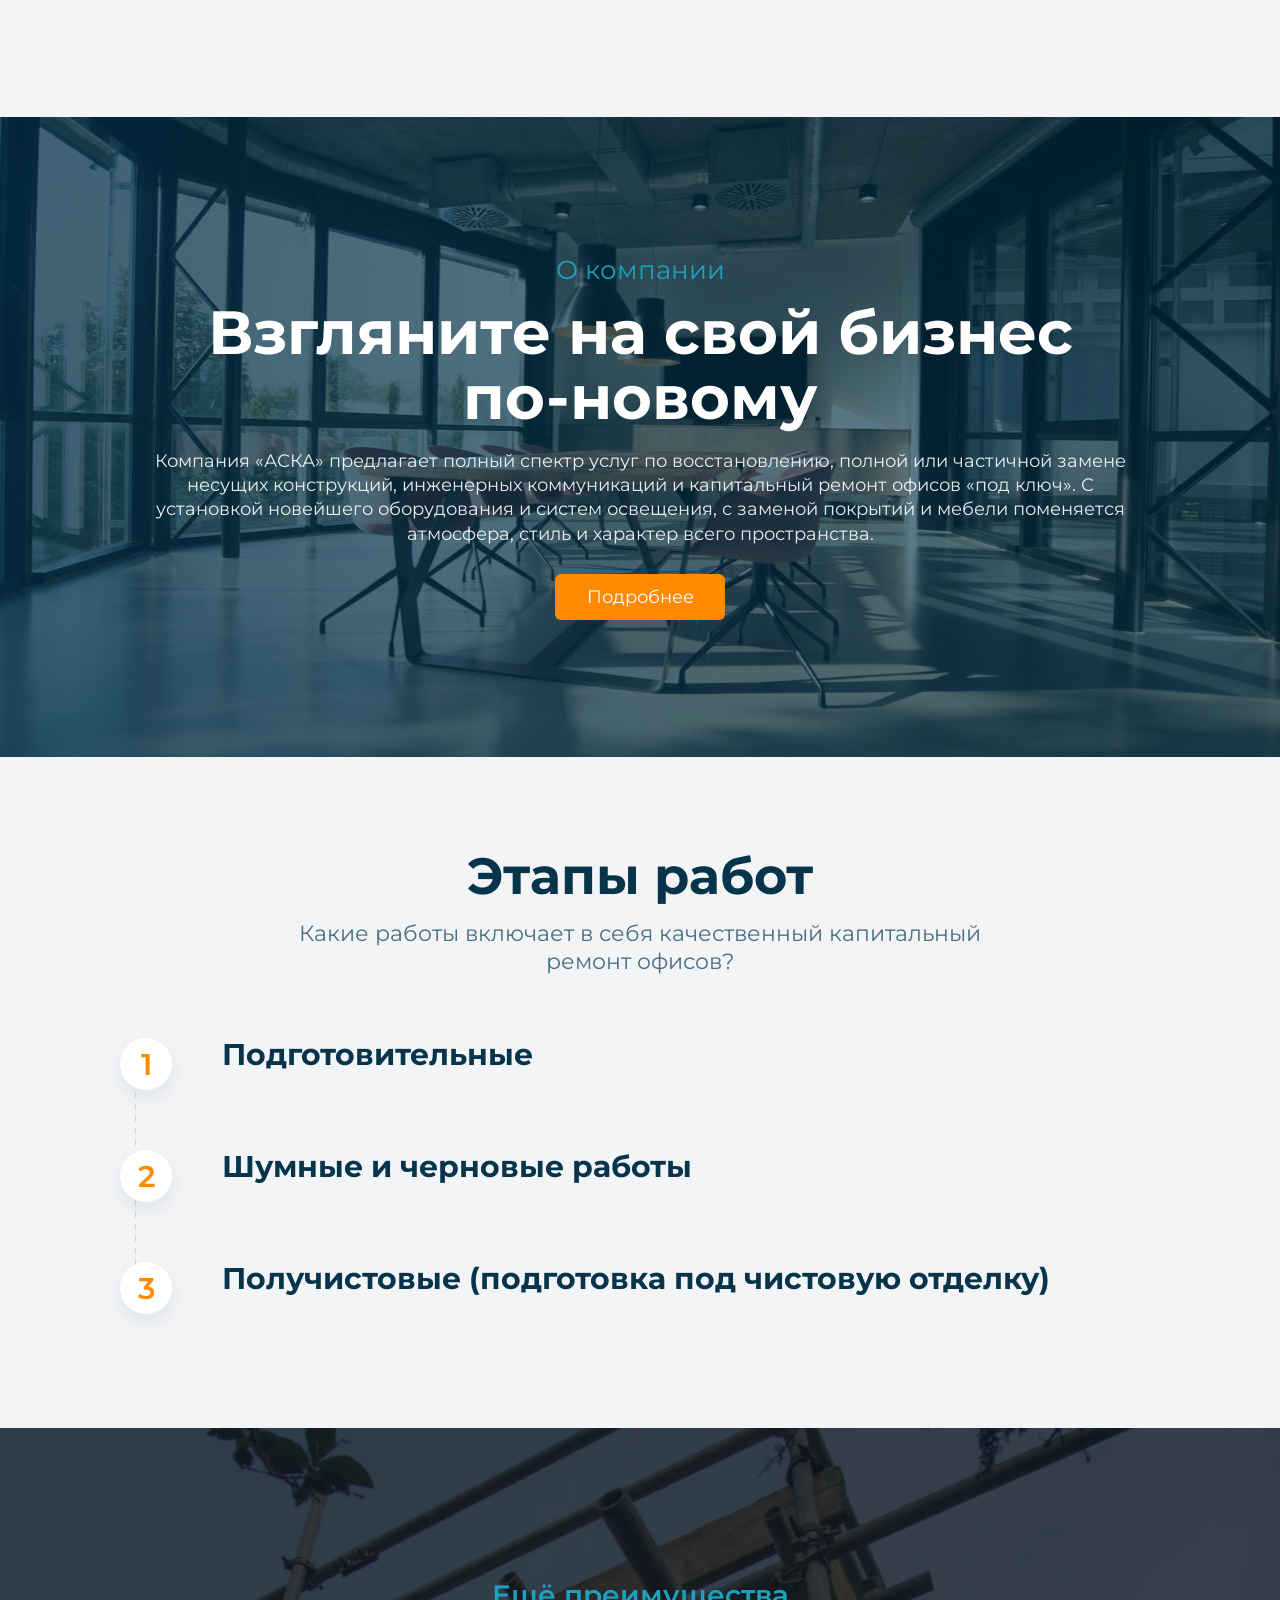
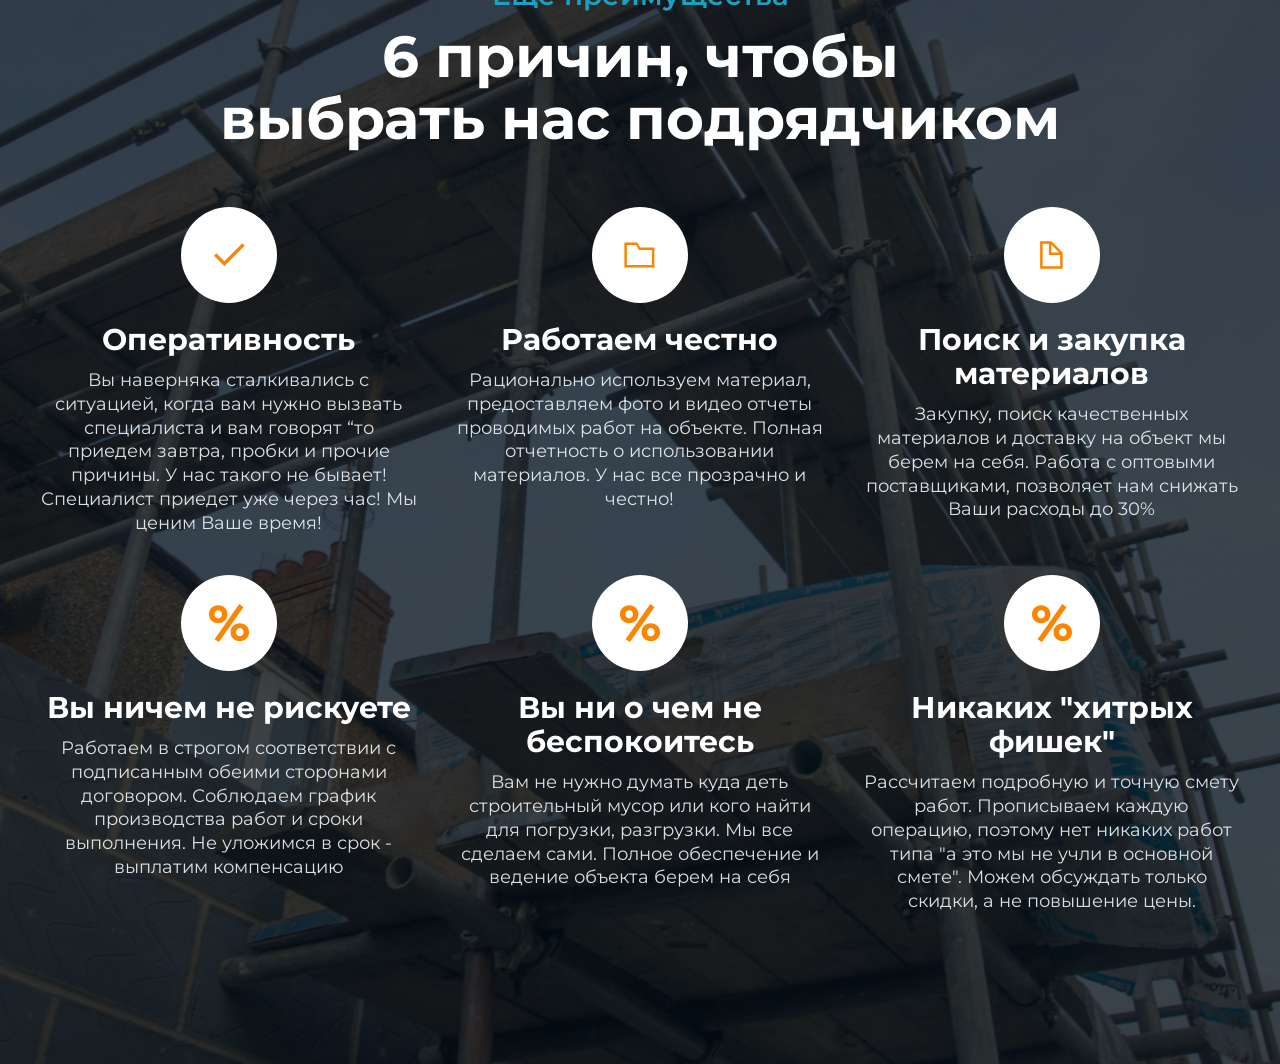
==== commit 3735feb0: "Добавил опыт работы а также пару анимаций и скриптов с чатгпт" ====
--- a/pages/index.html
+++ b/pages/index.html
@@ -137,6 +137,64 @@
                 </div>
             </div>
         </section>
+
+        <section class="reasons" id="reasons">
+            <div class="reasons__overlay"></div>
+            <div class="reasons__container">
+                <span class="reasons__label reveal">Ещё преимущества</span>
+                <h2 class="reveal" data-delay="70">6 причин, чтобы<br>выбрать нас подрядчиком</h2>
+
+                <div class="reasons__grid">
+                    <article class="reason-card reveal" data-delay="0">
+                        <div class="reason-card__icon-wrap">
+                            <img src="../photos/benefit-check.svg" alt="">
+                        </div>
+                        <h3>Оперативность</h3>
+                        <p>Вы наверняка сталкивались с ситуацией, когда вам нужно вызвать специалиста и вам говорят “то приедем завтра, пробки и прочие причины. У нас такого не бывает! Специалист приедет уже через час! Мы ценим Ваше время!</p>
+                    </article>
+
+                    <article class="reason-card reveal" data-delay="70">
+                        <div class="reason-card__icon-wrap">
+                            <img src="../photos/benefit-95.svg" alt="">
+                        </div>
+                        <h3>Работаем честно</h3>
+                        <p>Рационально используем материал, предоставляем фото и видео отчеты проводимых работ на объекте. Полная отчетность о использовании материалов. У нас все прозрачно и честно!</p>
+                    </article>
+
+                    <article class="reason-card reveal" data-delay="140">
+                        <div class="reason-card__icon-wrap">
+                            <img src="../photos/benefit-17.svg" alt="">
+                        </div>
+                        <h3>Поиск и закупка материалов</h3>
+                        <p>Закупку, поиск качественных материалов и доставку на объект мы берем на себя. Работа с оптовыми поставщиками, позволяет нам снижать Ваши расходы до 30%</p>
+                    </article>
+
+                    <article class="reason-card reveal" data-delay="40">
+                        <div class="reason-card__icon-wrap">
+                            <img src="../photos/percent.svg" alt="">
+                        </div>
+                        <h3>Вы ничем не рискуете</h3>
+                        <p>Работаем в строгом соответствии с подписанным обеими сторонами договором. Соблюдаем график производства работ и сроки выполнения. Не уложимся в срок - выплатим компенсацию</p>
+                    </article>
+
+                    <article class="reason-card reveal" data-delay="110">
+                        <div class="reason-card__icon-wrap">
+                            <img src="../photos/percent.svg" alt="">
+                        </div>
+                        <h3>Вы ни о чем не беспокоитесь</h3>
+                        <p>Вам не нужно думать куда деть строительный мусор или кого найти для погрузки, разгрузки. Мы все сделаем сами. Полное обеспечение и ведение объекта берем на себя</p>
+                    </article>
+
+                    <article class="reason-card reveal" data-delay="180">
+                        <div class="reason-card__icon-wrap">
+                            <img src="../photos/percent.svg" alt="">
+                        </div>
+                        <h3>Никаких "хитрых фишек"</h3>
+                        <p>Рассчитаем подробную и точную смету работ. Прописываем каждую операцию, поэтому нет никаких работ типа "а это мы не учли в основной смете". Можем обсуждать только скидки, а не повышение цены.</p>
+                    </article>
+                </div>
+            </div>
+        </section>
     </main>
     <script src="../scripts/main.js"></script>
 </body>
--- a/styles/style.css
+++ b/styles/style.css
@@ -559,6 +559,88 @@
   top: 0;
 }
 
+.reasons {
+  position: relative;
+  background-image: url("../photos/benefites.svg");
+  background-size: cover;
+  background-position: center;
+  background-repeat: no-repeat;
+  padding: 100px 10px !important;
+}
+
+.reasons__overlay {
+  position: absolute;
+  inset: 0;
+  background: rgba(6, 20, 30, 0.58);
+}
+
+.reasons__container {
+  position: relative;
+  z-index: 1;
+  max-width: 1200px;
+  margin: 0 auto;
+  padding: 50px 0;
+}
+
+.reasons__label {
+  display: block;
+  text-align: center;
+  color: #1ea0bf;
+  font-size: 28px;
+  font-weight: 600;
+  margin-bottom: 14px;
+}
+
+.reasons h2 {
+  text-align: center;
+  color: #ffffff;
+  font-size: clamp(42px, 4.5vw, 70px);
+  line-height: 1.07;
+  font-weight: 700;
+  margin-bottom: 58px;
+}
+
+.reasons__grid {
+  display: grid;
+  grid-template-columns: repeat(3, minmax(0, 1fr));
+  gap: 40px 34px;
+}
+
+.reason-card {
+  text-align: center;
+  color: #ffffff;
+}
+
+.reason-card__icon-wrap {
+  width: 96px;
+  height: 96px;
+  margin: 0 auto 20px;
+  border-radius: 50%;
+  background: #ffffff;
+  display: flex;
+  align-items: center;
+  justify-content: center;
+}
+
+.reason-card__icon-wrap img {
+  width: 40px;
+  height: 40px;
+  object-fit: contain;
+}
+
+.reason-card h3 {
+  font-size: clamp(30px, 2.2vw, 44px);
+  line-height: 1.14;
+  margin-bottom: 12px;
+  font-weight: 700;
+}
+
+.reason-card p {
+  color: rgba(240, 245, 248, 0.9);
+  font-size: clamp(18px, 1.2vw, 24px);
+  line-height: 1.32;
+}
+
 .stage {
   padding: 10px 10px 10px 10px;
   border-radius: 14px;
@@ -752,6 +834,44 @@
   .stage__content ul {
     font-size: clamp(15px, 1.5vw, 18px);
   }
+
+  .reasons {
+    padding: 50px 16px;
+  }
+
+  .reasons__label {
+    font-size: 22px;
+    margin-bottom: 10px;
+  }
+
+  .reasons h2 {
+    font-size: clamp(34px, 4.2vw, 52px);
+    margin-bottom: 38px;
+  }
+
+  .reasons__grid {
+    gap: 28px 20px;
+  }
+
+  .reason-card__icon-wrap {
+    width: 82px;
+    height: 82px;
+    margin-bottom: 14px;
+  }
+
+  .reason-card__icon-wrap img {
+    width: 34px;
+    height: 34px;
+  }
+
+  .reason-card h3 {
+    font-size: clamp(24px, 2vw, 30px);
+    margin-bottom: 10px;
+  }
+
+  .reason-card p {
+    font-size: clamp(15px, 1.4vw, 18px);
+  }
 }
 
 @media (max-width: 768px) {
@@ -938,6 +1058,51 @@
 
   .stage__content li + li {
     margin-top: 6px;
+  }
+
+  .reasons {
+    padding: 50px 14px;
+  }
+
+  .reasons__label {
+    font-size: 18px;
+    margin-bottom: 8px;
+  }
+
+  .reasons h2 {
+    font-size: clamp(30px, 9vw, 42px);
+    margin-bottom: 26px;
+  }
+
+  .reasons__grid {
+    grid-template-columns: 1fr;
+    gap: 24px;
+  }
+
+  .reason-card {
+    max-width: 370px;
+    margin: 0 auto;
+  }
+
+  .reason-card__icon-wrap {
+    width: 72px;
+    height: 72px;
+    margin-bottom: 12px;
+  }
+
+  .reason-card__icon-wrap img {
+    width: 30px;
+    height: 30px;
+  }
+
+  .reason-card h3 {
+    font-size: clamp(24px, 7vw, 30px);
+    margin-bottom: 8px;
+  }
+
+  .reason-card p {
+    font-size: clamp(14px, 4.2vw, 17px);
+    line-height: 1.4;
   }
 
   .stage {
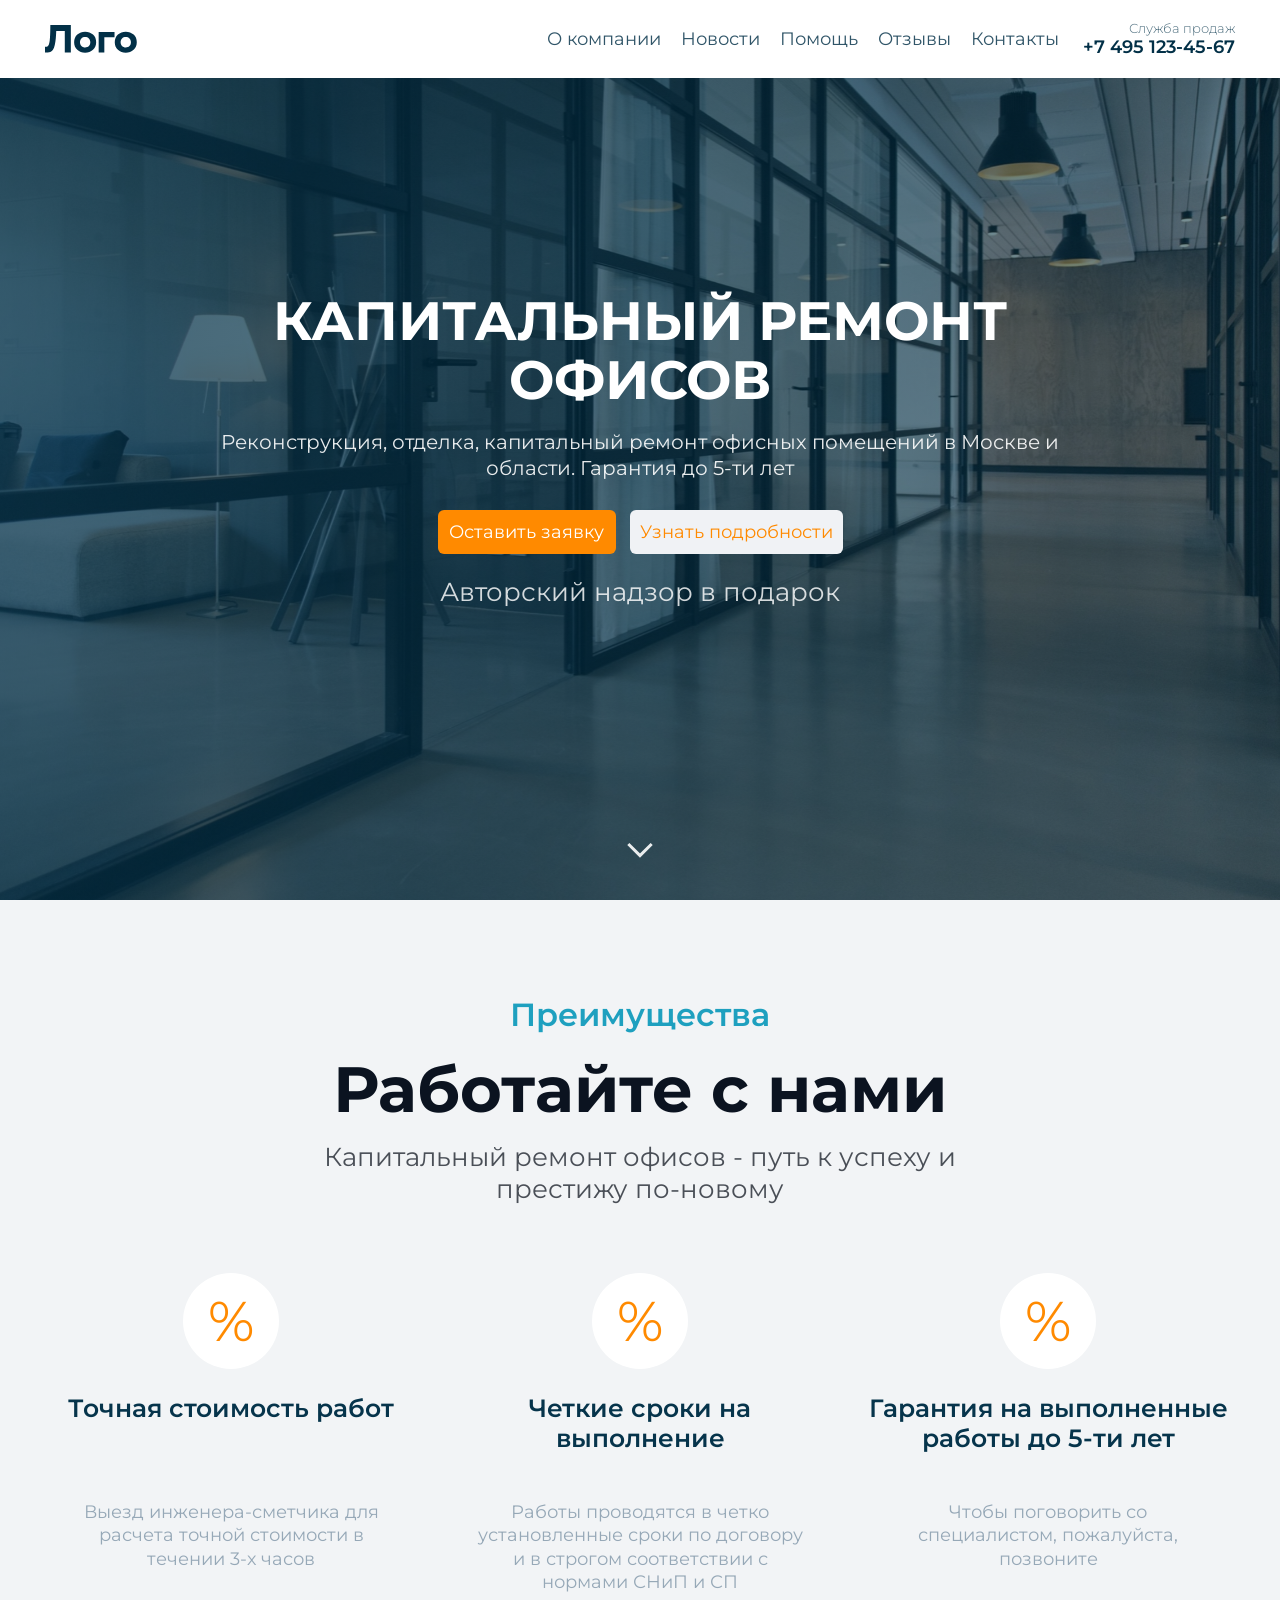
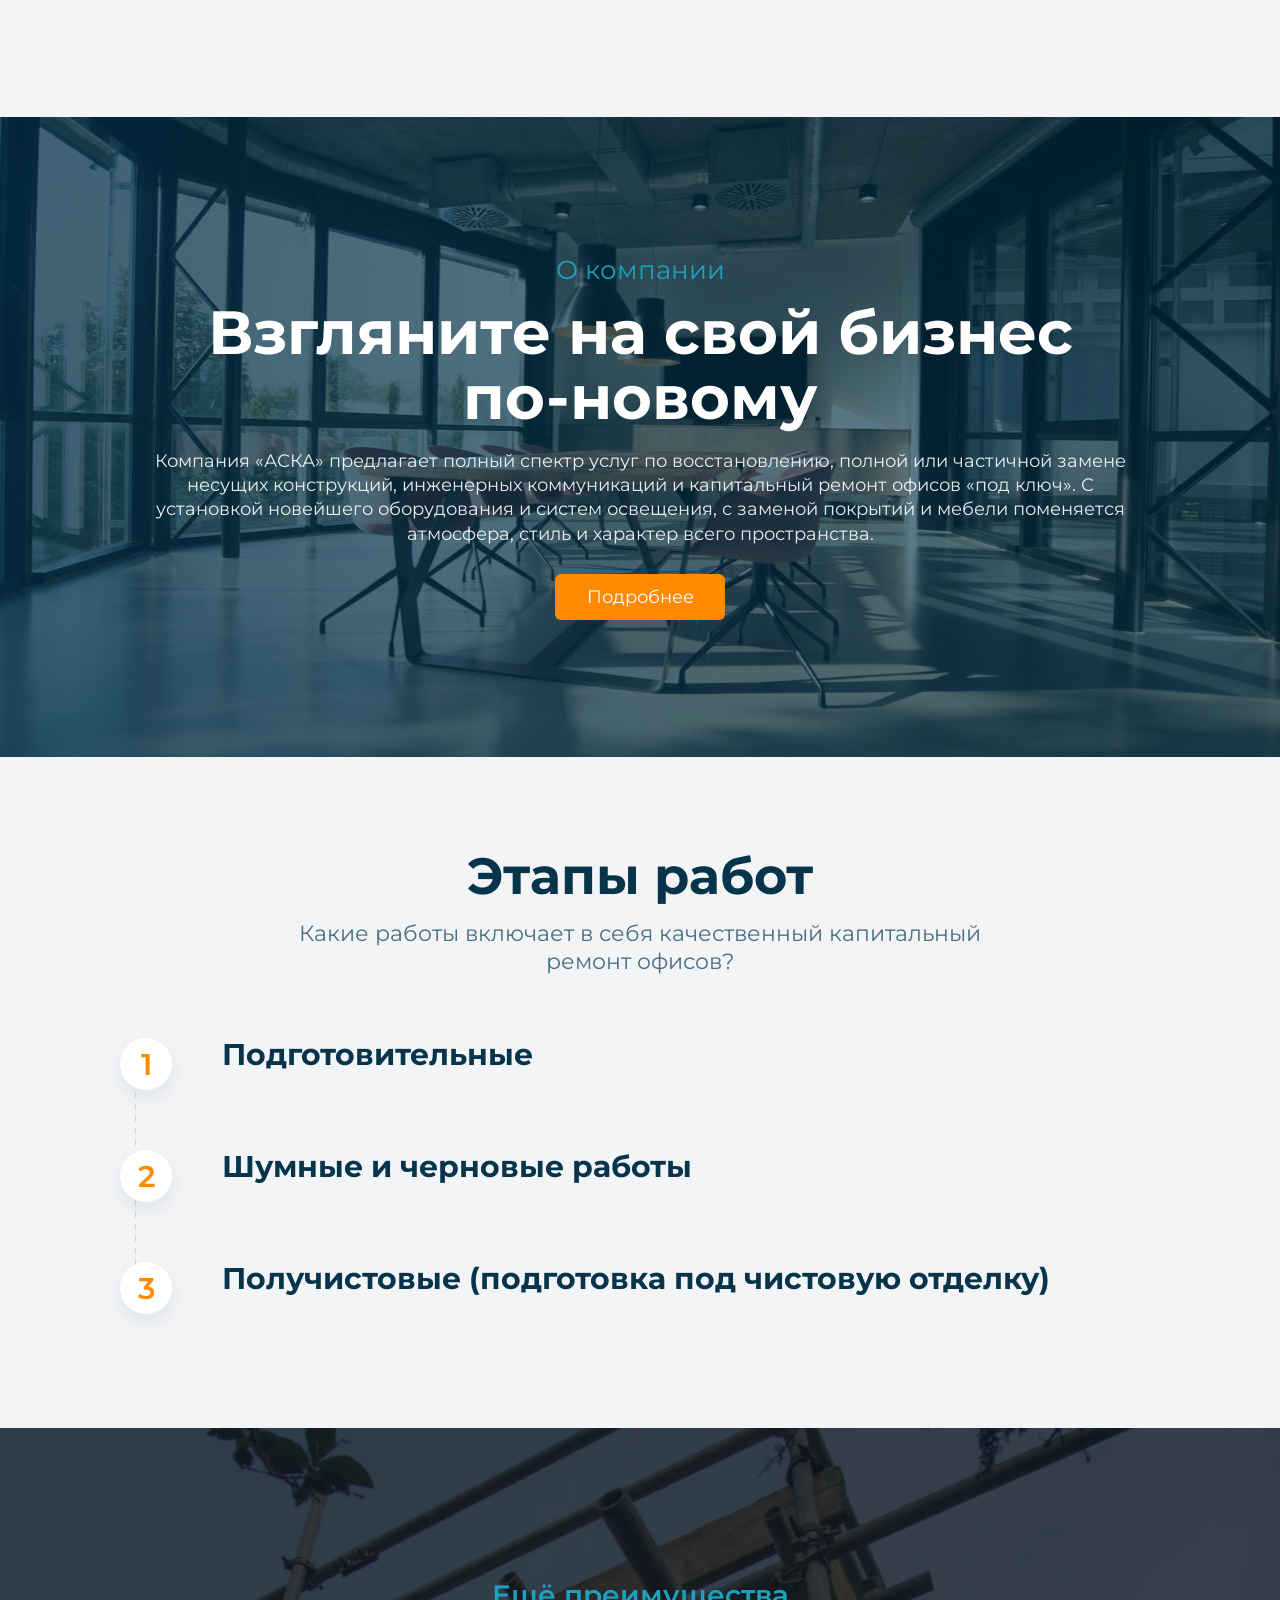
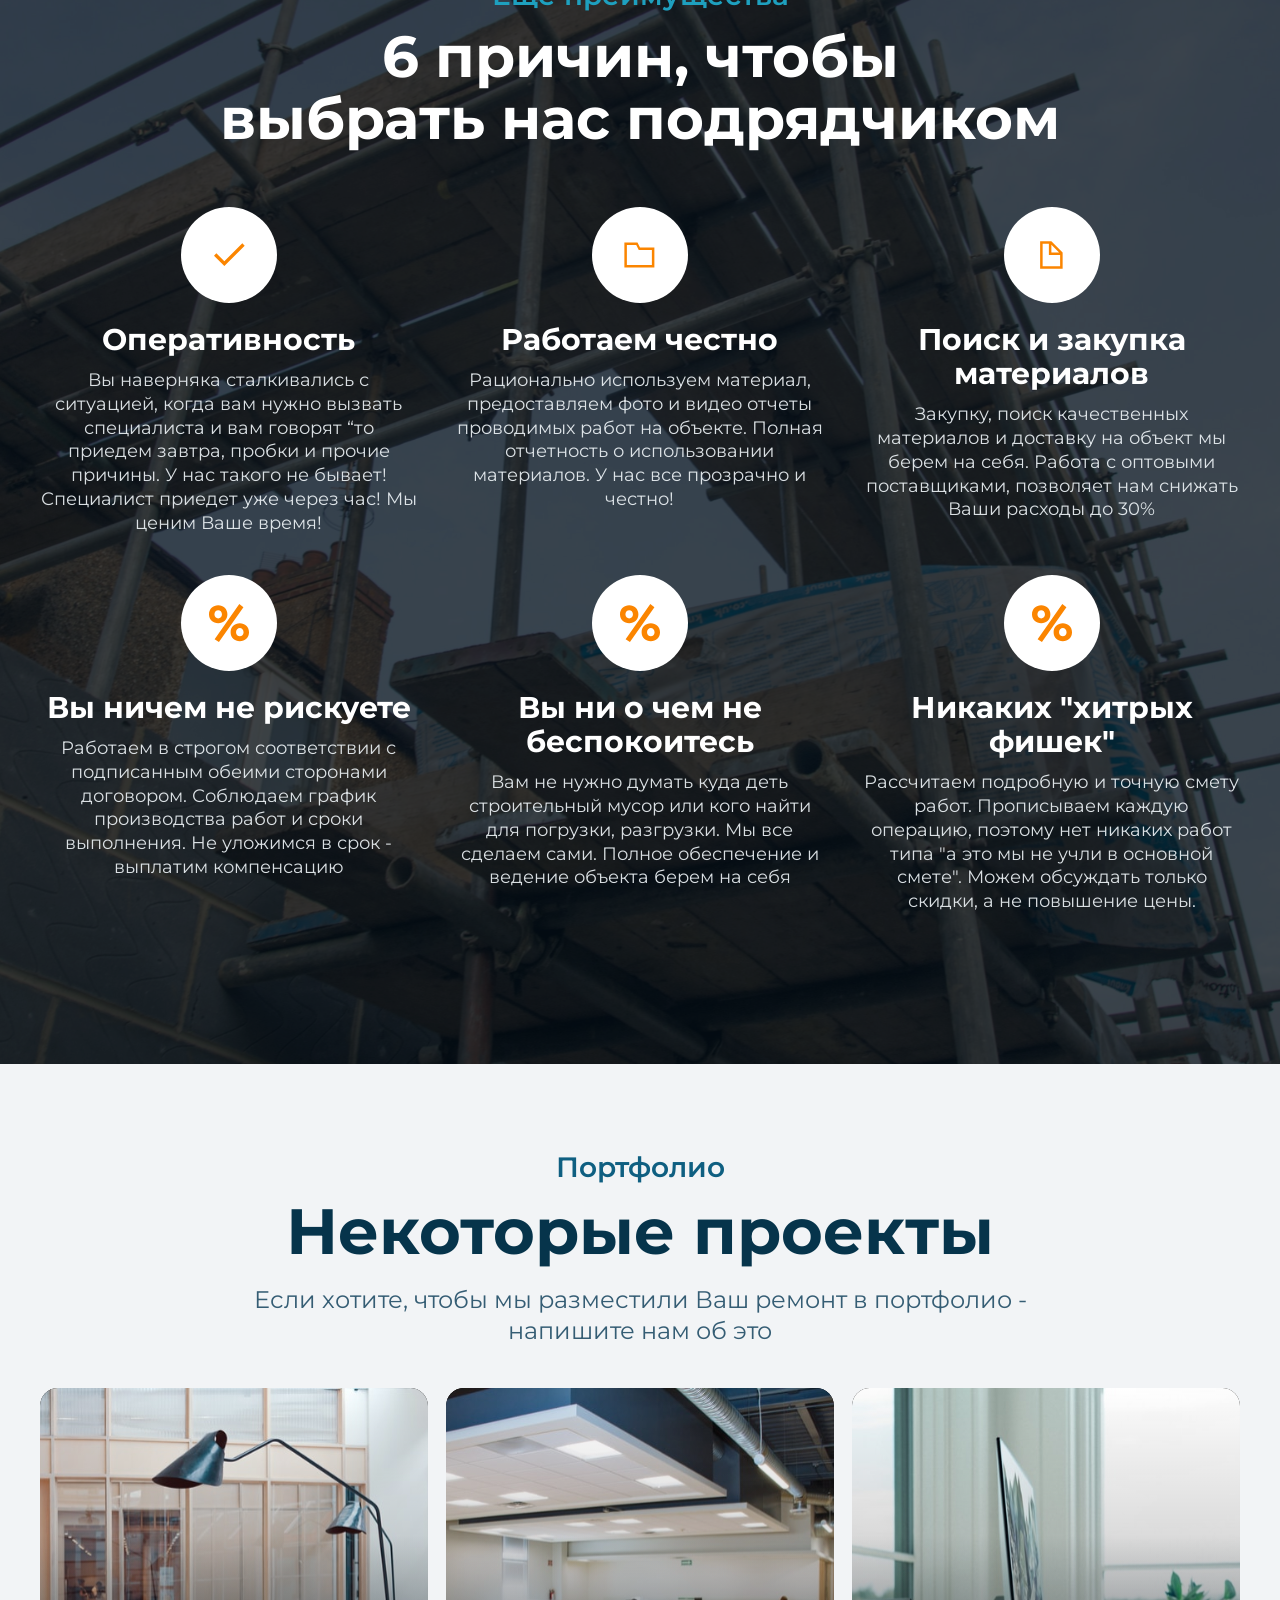
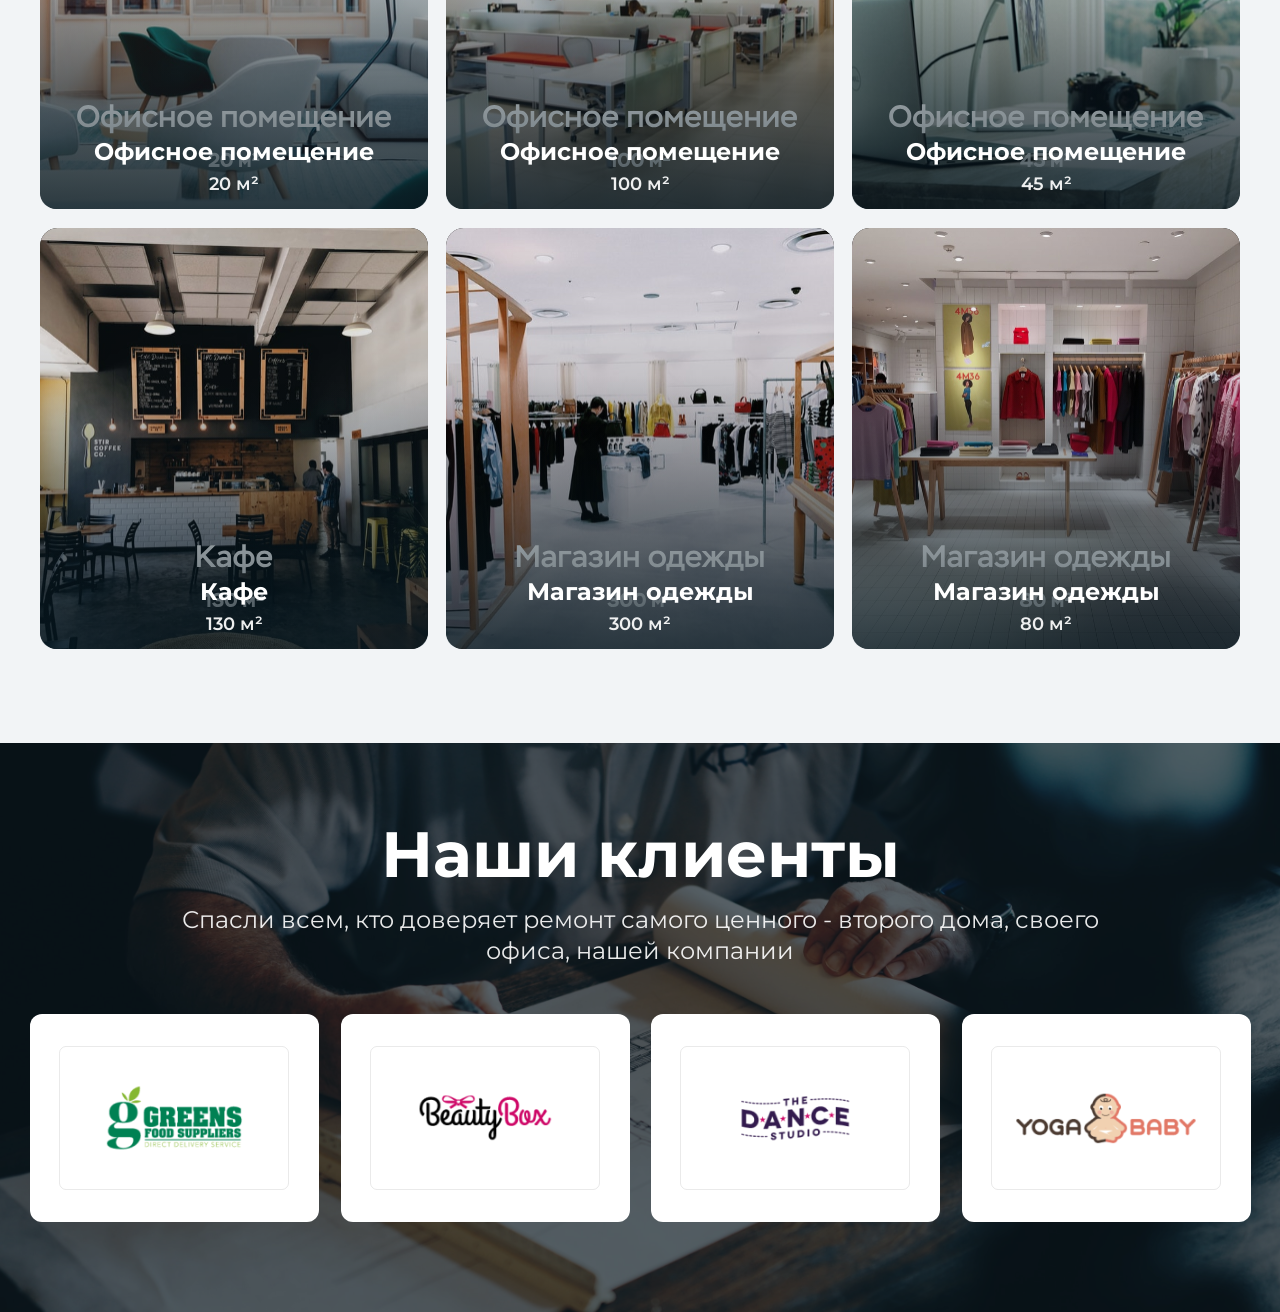
==== commit 8559c287: "добавил портфолио а также наши клиенты с логотипами и адаптацию" ====
--- a/pages/index.html
+++ b/pages/index.html
@@ -195,6 +195,96 @@
                 </div>
             </div>
         </section>
+
+        <section class="portfolio" id="portfolio">
+            <div class="portfolio__container">
+                <span class="portfolio__label reveal">Портфолио</span>
+                <h2 class="reveal" data-delay="60">Некоторые проекты</h2>
+                <p class="portfolio__subtitle reveal" data-delay="120">Если хотите, чтобы мы разместили Ваш ремонт в портфолио - напишите нам об это</p>
+
+                <div class="portfolio__grid">
+                    <article class="portfolio-card reveal" data-delay="0">
+                        <img src="../photos/portfolio-1.svg" alt="Офисное помещение 20 м2">
+                        <div class="portfolio-card__overlay"></div>
+                        <div class="portfolio-card__meta">
+                            <h3>Офисное помещение</h3>
+                            <span>20 м²</span>
+                        </div>
+                    </article>
+
+                    <article class="portfolio-card reveal" data-delay="50">
+                        <img src="../photos/portfolio-2.svg" alt="Офисное помещение 100 м2">
+                        <div class="portfolio-card__overlay"></div>
+                        <div class="portfolio-card__meta">
+                            <h3>Офисное помещение</h3>
+                            <span>100 м²</span>
+                        </div>
+                    </article>
+
+                    <article class="portfolio-card reveal" data-delay="100">
+                        <img src="../photos/portfolio-3.svg" alt="Офисное помещение 45 м2">
+                        <div class="portfolio-card__overlay"></div>
+                        <div class="portfolio-card__meta">
+                            <h3>Офисное помещение</h3>
+                            <span>45 м²</span>
+                        </div>
+                    </article>
+
+                    <article class="portfolio-card reveal" data-delay="150">
+                        <img src="../photos/portfolio-4.svg" alt="Кафе 130 м2">
+                        <div class="portfolio-card__overlay"></div>
+                        <div class="portfolio-card__meta">
+                            <h3>Кафе</h3>
+                            <span>130 м²</span>
+                        </div>
+                    </article>
+
+                    <article class="portfolio-card reveal" data-delay="200">
+                        <img src="../photos/portfolio-5.svg" alt="Магазин одежды 300 м2">
+                        <div class="portfolio-card__overlay"></div>
+                        <div class="portfolio-card__meta">
+                            <h3>Магазин одежды</h3>
+                            <span>300 м²</span>
+                        </div>
+                    </article>
+
+                    <article class="portfolio-card reveal" data-delay="250">
+                        <img src="../photos/portfolio-6.svg" alt="Магазин одежды 80 м2">
+                        <div class="portfolio-card__overlay"></div>
+                        <div class="portfolio-card__meta">
+                            <h3>Магазин одежды</h3>
+                            <span>80 м²</span>
+                        </div>
+                    </article>
+                </div>
+            </div>
+        </section>
+
+        <section class="clients" id="clients">
+            <div class="clients__overlay"></div>
+            <div class="clients__container">
+                <h2 class="reveal">Наши клиенты</h2>
+                <p class="clients__subtitle reveal" data-delay="70">Спасли всем, кто доверяет ремонт самого ценного - второго дома, своего офиса, нашей компании</p>
+
+                <div class="clients__grid">
+                    <article class="client-card reveal" data-delay="0">
+                        <img src="../photos/Partners/03/Rectangle 58.svg" alt="Greens Food Suppliers">
+                    </article>
+
+                    <article class="client-card reveal" data-delay="60">
+                        <img src="../photos/Partners/03/Rectangle 59.svg" alt="Beauty Box">
+                    </article>
+
+                    <article class="client-card reveal" data-delay="120">
+                        <img src="../photos/Partners/03/Rectangle 60.svg" alt="The Dance Studio">
+                    </article>
+
+                    <article class="client-card reveal" data-delay="180">
+                        <img src="../photos/Partners/03/Rectangle 61.svg" alt="Yoga Baby">
+                    </article>
+                </div>
+            </div>
+        </section>
     </main>
     <script src="../scripts/main.js"></script>
 </body>
--- a/styles/style.css
+++ b/styles/style.css
@@ -641,6 +641,167 @@
   line-height: 1.32;
 }
 
+.portfolio {
+  background: #f2f4f6;
+  padding: 86px 16px 94px;
+}
+
+.portfolio__container {
+  max-width: 1200px;
+  margin: 0 auto;
+}
+
+.portfolio__label {
+  display: block;
+  text-align: center;
+  color: #0f5f81;
+  font-size: 28px;
+  font-weight: 600;
+  margin-bottom: 14px;
+}
+
+.portfolio h2 {
+  text-align: center;
+  color: #06344b;
+  font-size: clamp(46px, 5vw, 78px);
+  line-height: 1.06;
+  font-weight: 700;
+  margin-bottom: 18px;
+}
+
+.portfolio__subtitle {
+  max-width: 860px;
+  margin: 0 auto 42px;
+  text-align: center;
+  color: #355d74;
+  font-size: clamp(24px, 1.8vw, 34px);
+  line-height: 1.3;
+}
+
+.portfolio__grid {
+  display: grid;
+  grid-template-columns: repeat(3, minmax(0, 1fr));
+  gap: 18px;
+}
+
+.portfolio-card {
+  position: relative;
+  border-radius: 16px;
+  overflow: hidden;
+  min-height: 260px;
+}
+
+.portfolio-card img {
+  width: 100%;
+  height: 100%;
+  object-fit: cover;
+  transition: transform 0.35s ease;
+}
+
+.portfolio-card__overlay {
+  position: absolute;
+  inset: 0;
+  background: linear-gradient(180deg, rgba(6, 25, 35, 0) 35%, rgba(6, 25, 35, 0.72) 100%);
+}
+
+.portfolio-card__meta {
+  position: absolute;
+  left: 0;
+  right: 0;
+  bottom: 0;
+  z-index: 1;
+  padding: 20px 14px 14px;
+  text-align: center;
+}
+
+.portfolio-card__meta h3 {
+  color: #ffffff;
+  font-size: clamp(24px, 1.9vw, 34px);
+  line-height: 1.16;
+  font-weight: 700;
+  margin-bottom: 8px;
+}
+
+.portfolio-card__meta span {
+  color: rgba(255, 255, 255, 0.92);
+  font-size: clamp(18px, 1.2vw, 24px);
+  line-height: 1;
+  font-weight: 600;
+}
+
+.portfolio-card:hover img {
+  transform: scale(1.05);
+}
+
+.clients {
+  position: relative;
+  background-image: url("../photos/thirdthBackground.svg");
+  background-size: cover;
+  background-position: center;
+  background-repeat: no-repeat;
+  padding: 78px 16px 90px;
+}
+
+.clients__overlay {
+  position: absolute;
+  inset: 0;
+  background: rgba(5, 20, 30, 0.56);
+}
+
+.clients__container {
+  position: relative;
+  z-index: 1;
+  max-width: 1220px;
+  margin: 0 auto;
+}
+
+.clients h2 {
+  text-align: center;
+  color: #ffffff;
+  font-size: clamp(48px, 5vw, 86px);
+  line-height: 1.05;
+  font-weight: 700;
+  margin-bottom: 16px;
+}
+
+.clients__subtitle {
+  max-width: 980px;
+  margin: 0 auto 48px;
+  text-align: center;
+  color: rgba(255, 255, 255, 0.9);
+  font-size: clamp(24px, 1.8vw, 36px);
+  line-height: 1.3;
+}
+
+.clients__grid {
+  display: grid;
+  grid-template-columns: repeat(4, minmax(0, 1fr));
+  gap: 22px;
+}
+
+.client-card {
+  min-height: 208px;
+  border-radius: 12px;
+  background: #ffffff;
+  display: flex;
+  align-items: center;
+  justify-content: center;
+  padding: 18px;
+  transition: transform 0.25s ease, box-shadow 0.25s ease;
+}
+
+.client-card:hover {
+  transform: translateY(-4px);
+  box-shadow: 0 16px 28px rgba(0, 0, 0, 0.2);
+}
+
+.client-card img {
+  width: 100%;
+  max-width: 230px;
+  height: auto;
+  object-fit: contain;
+}
+
 .stage {
   padding: 10px 10px 10px 10px;
   border-radius: 14px;
@@ -872,6 +1033,71 @@
   .reason-card p {
     font-size: clamp(15px, 1.4vw, 18px);
   }
+
+  .portfolio {
+    padding: 68px 16px 78px;
+  }
+
+  .portfolio__label {
+    font-size: 22px;
+    margin-bottom: 10px;
+  }
+
+  .portfolio h2 {
+    font-size: clamp(36px, 4.4vw, 52px);
+    margin-bottom: 12px;
+  }
+
+  .portfolio__subtitle {
+    font-size: clamp(18px, 2vw, 24px);
+    margin-bottom: 30px;
+  }
+
+  .portfolio__grid {
+    grid-template-columns: repeat(2, minmax(0, 1fr));
+    gap: 14px;
+  }
+
+  .portfolio-card__meta {
+    padding: 16px 10px 12px;
+  }
+
+  .portfolio-card__meta h3 {
+    font-size: clamp(20px, 2.2vw, 26px);
+    margin-bottom: 6px;
+  }
+
+  .portfolio-card__meta span {
+    font-size: clamp(15px, 1.5vw, 19px);
+  }
+
+  .clients {
+    padding: 62px 16px 72px;
+  }
+
+  .clients h2 {
+    font-size: clamp(38px, 4.6vw, 56px);
+    margin-bottom: 12px;
+  }
+
+  .clients__subtitle {
+    font-size: clamp(18px, 2vw, 24px);
+    margin-bottom: 30px;
+    max-width: 760px;
+  }
+
+  .clients__grid {
+    grid-template-columns: repeat(2, minmax(0, 1fr));
+    gap: 16px;
+  }
+
+  .client-card {
+    min-height: 178px;
+  }
+
+  .client-card img {
+    max-width: 210px;
+  }
 }
 
 @media (max-width: 768px) {
@@ -1103,6 +1329,74 @@
   .reason-card p {
     font-size: clamp(14px, 4.2vw, 17px);
     line-height: 1.4;
+  }
+
+  .portfolio {
+    padding: 54px 14px 64px;
+  }
+
+  .portfolio__label {
+    font-size: 18px;
+    margin-bottom: 8px;
+  }
+
+  .portfolio h2 {
+    font-size: clamp(30px, 9vw, 42px);
+    margin-bottom: 10px;
+  }
+
+  .portfolio__subtitle {
+    font-size: clamp(15px, 4.5vw, 18px);
+    margin-bottom: 20px;
+  }
+
+  .portfolio__grid {
+    grid-template-columns: 1fr;
+    gap: 12px;
+  }
+
+  .portfolio-card {
+    max-width: 420px;
+    width: 100%;
+    margin: 0 auto;
+  }
+
+  .portfolio-card__meta h3 {
+    font-size: clamp(22px, 6.4vw, 28px);
+  }
+
+  .portfolio-card__meta span {
+    font-size: clamp(16px, 4.5vw, 19px);
+  }
+
+  .clients {
+    padding: 50px 14px 58px;
+  }
+
+  .clients h2 {
+    font-size: clamp(32px, 9vw, 44px);
+    margin-bottom: 8px;
+  }
+
+  .clients__subtitle {
+    font-size: clamp(15px, 4.6vw, 18px);
+    margin-bottom: 20px;
+  }
+
+  .clients__grid {
+    grid-template-columns: 1fr;
+    gap: 12px;
+  }
+
+  .client-card {
+    min-height: 144px;
+    max-width: 420px;
+    width: 100%;
+    margin: 0 auto;
+  }
+
+  .client-card img {
+    max-width: 190px;
   }
 
   .stage {
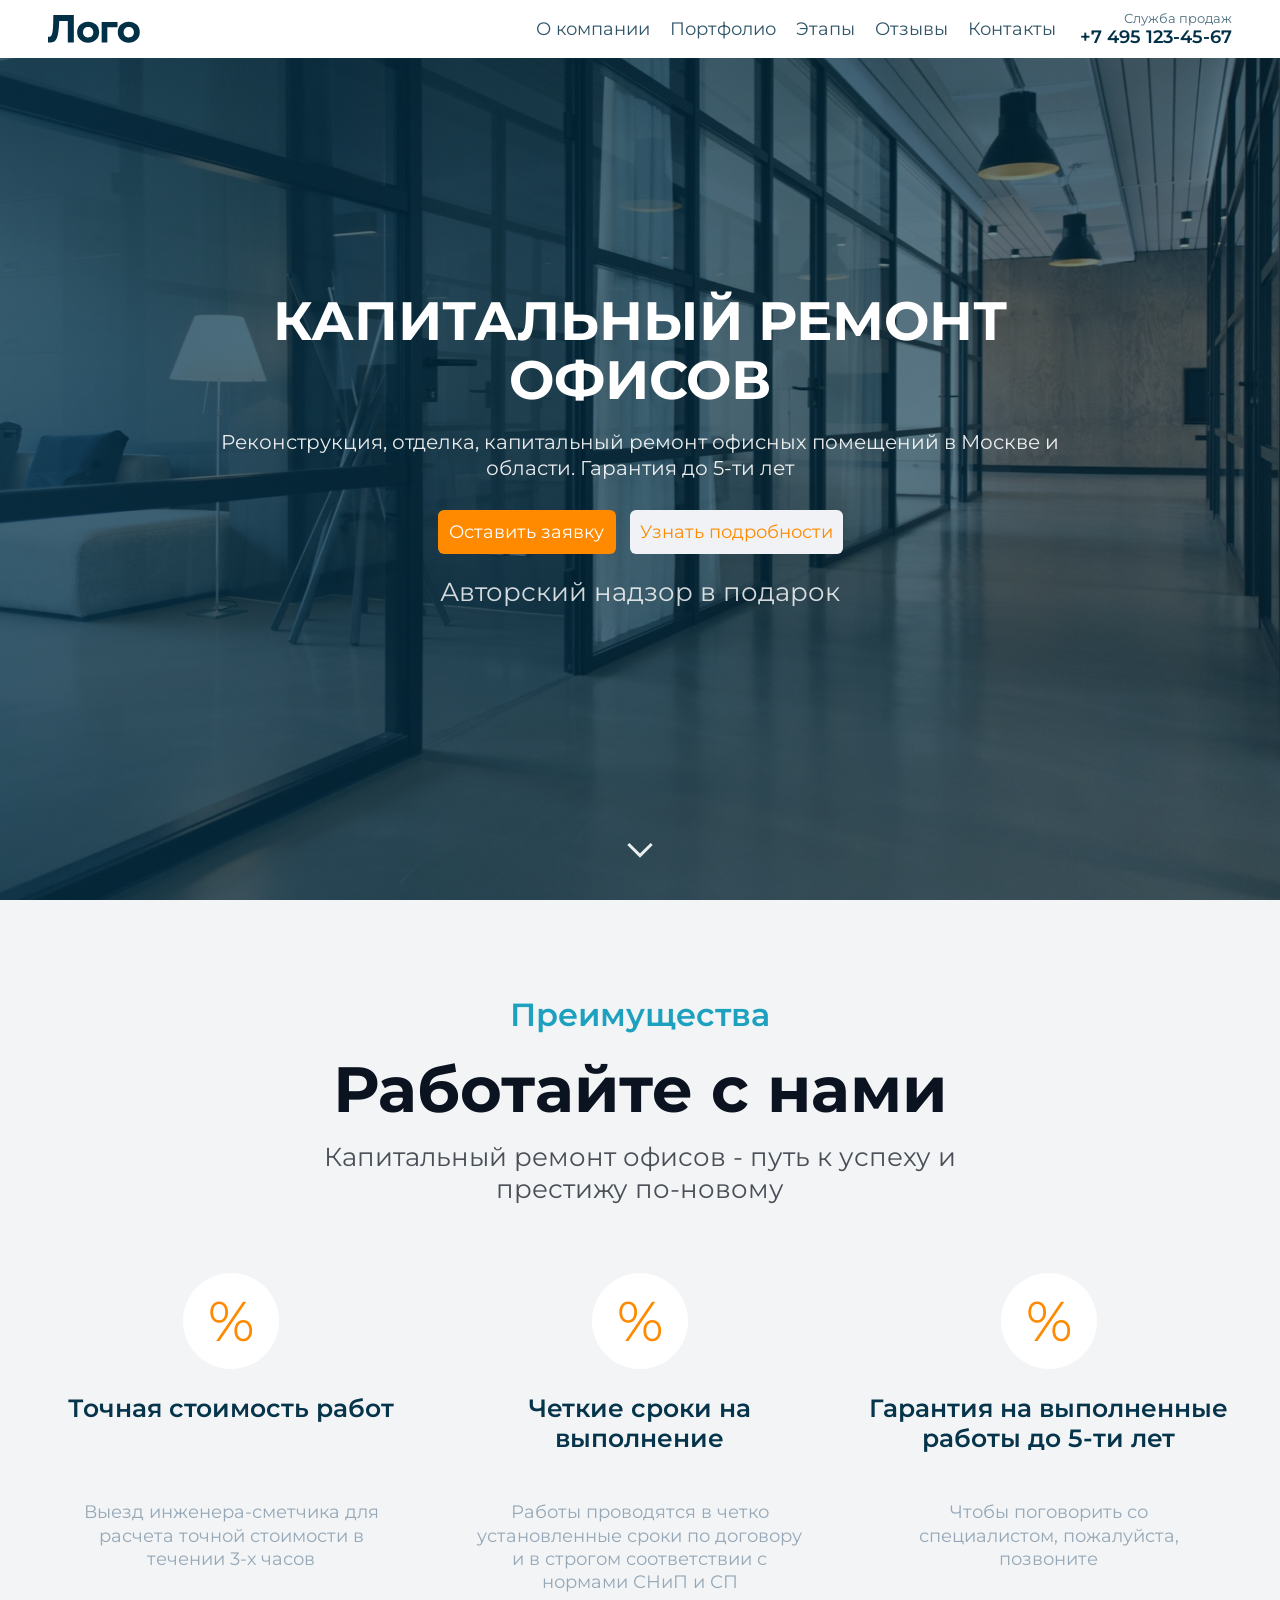
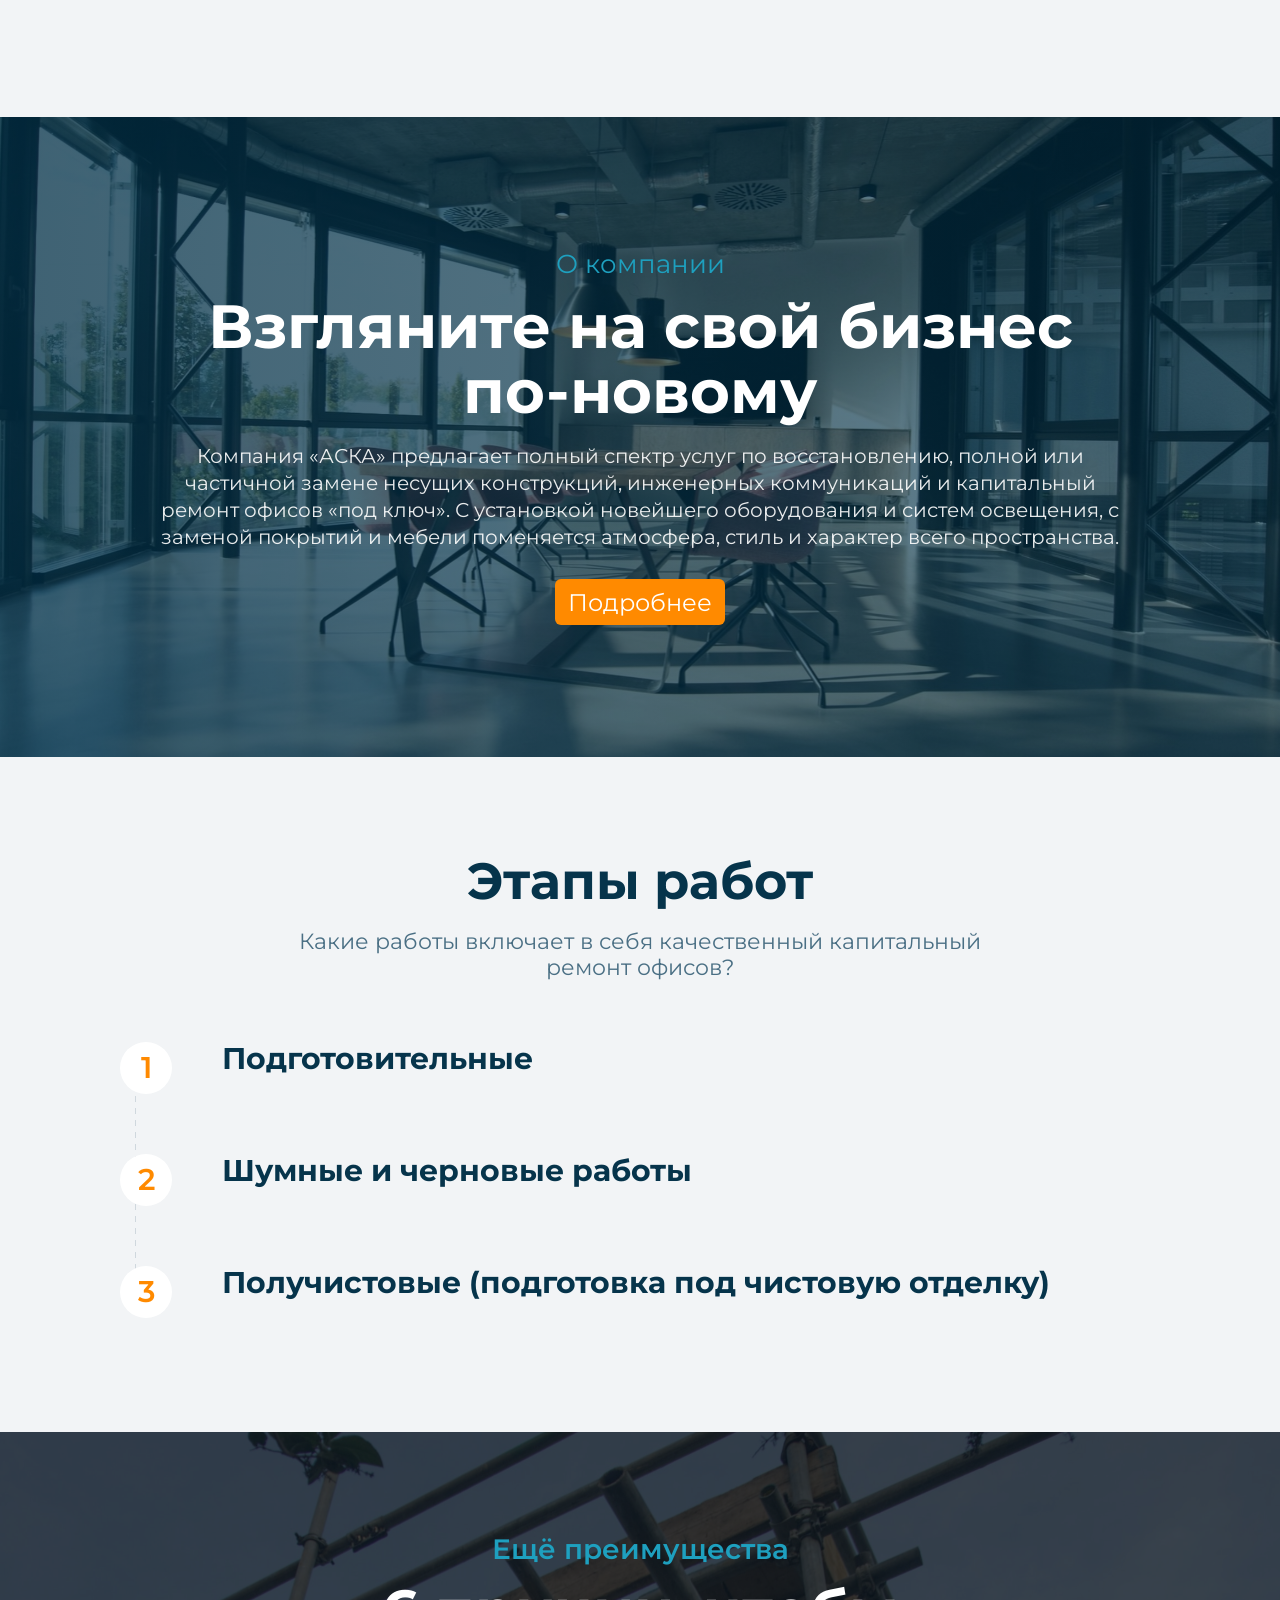
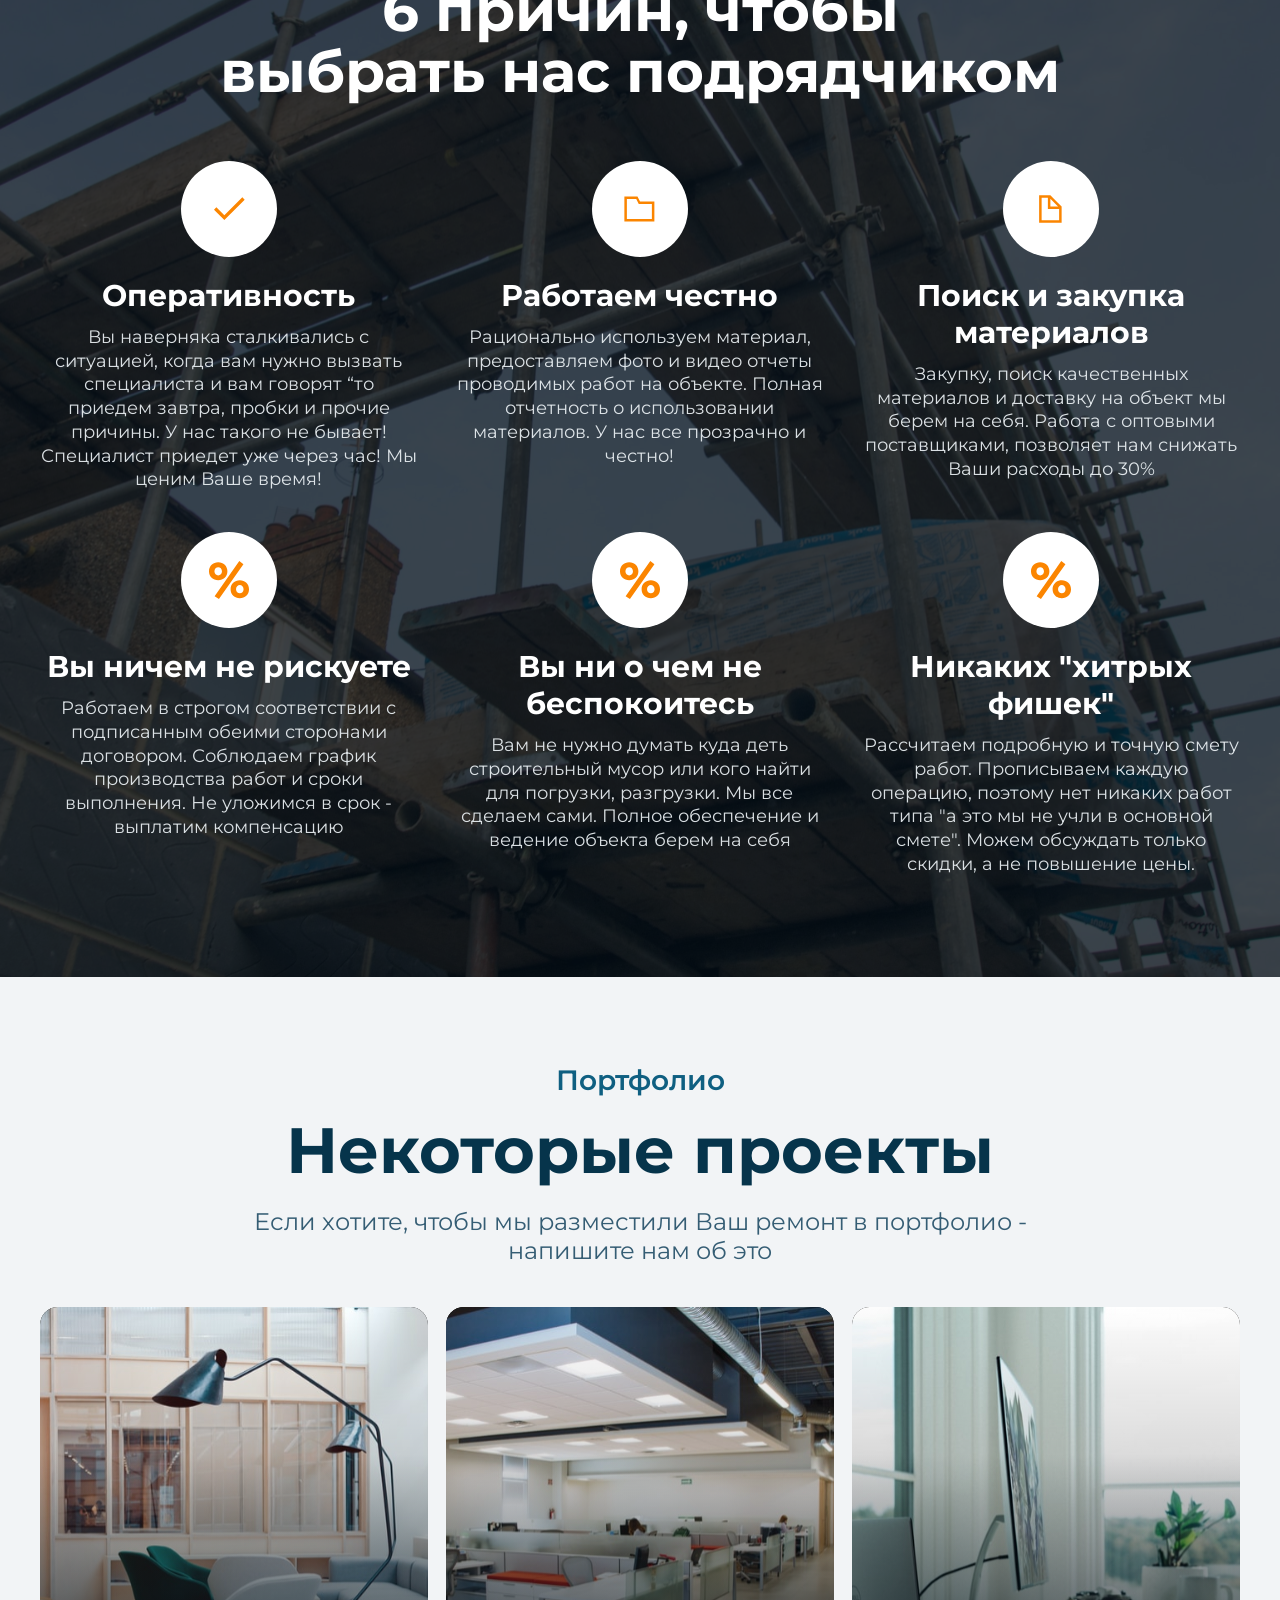
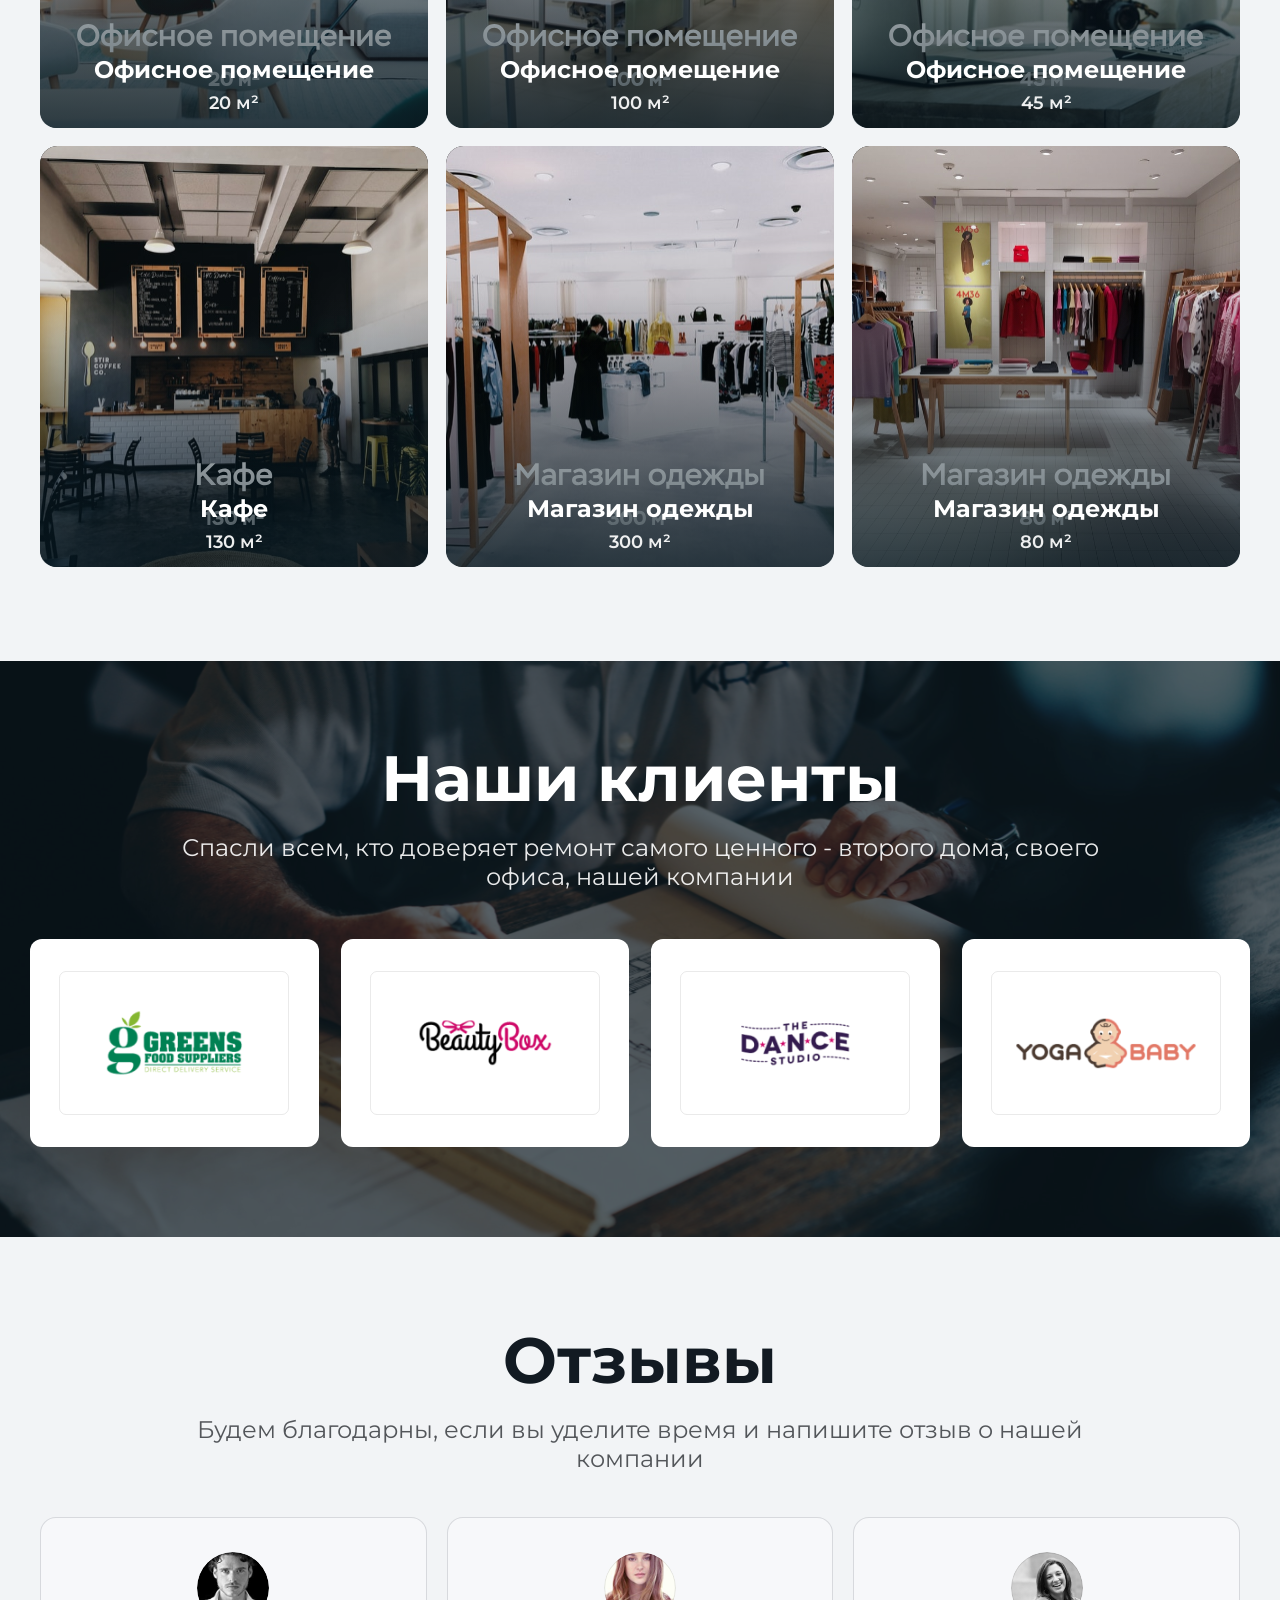
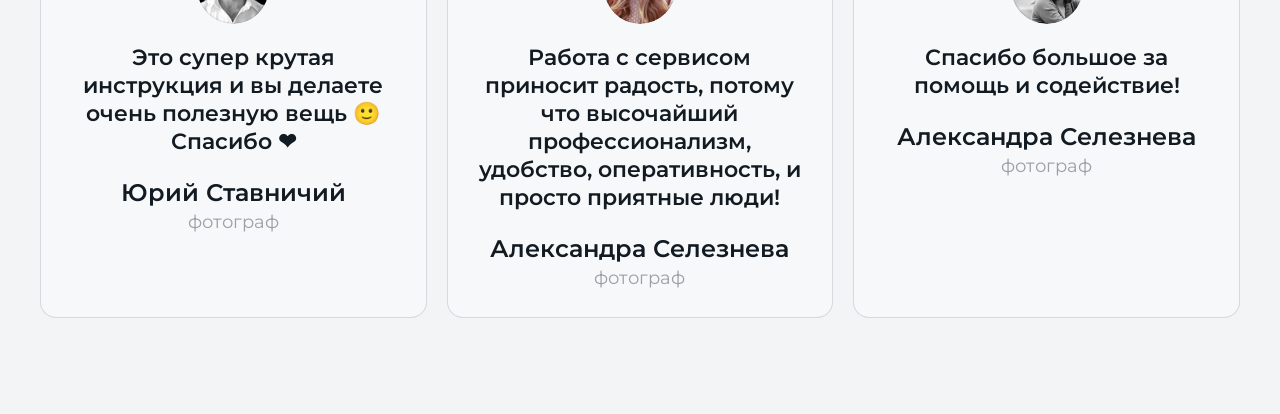
==== commit 94aabc60: "add reviews and media" ====
--- a/pages/index.html
+++ b/pages/index.html
@@ -13,13 +13,13 @@
                 <img src="../photos/Лого.svg" alt="Логотип компании">
             </a>
 
-            <div class="containerInfo">
-                <ul>
-                    <li>О компании</li>
-                    <li>Новости</li>
-                    <li>Помощь</li>
-                    <li>Отзывы</li>
-                    <li>Контакты</li>
+            <div class="containerInfo" id="mobile-menu">
+                <ul class="nav-links">
+                    <li><a href="#about-company">О компании</a></li>
+                    <li><a href="#portfolio">Портфолио</a></li>
+                    <li><a href="#stages">Этапы</a></li>
+                    <li><a href="#reviews">Отзывы</a></li>
+                    <li><a href="#clients">Контакты</a></li>
                 </ul>
 
                 <div class="support">
@@ -30,7 +30,7 @@
                 </div>
             </div>
 
-            <button class="menu-toggle" type="button" aria-label="Открыть меню">
+            <button class="menu-toggle" type="button" aria-label="Открыть меню" aria-expanded="false" aria-controls="mobile-menu">
                 <span></span>
                 <span></span>
                 <span></span>
@@ -285,6 +285,36 @@
                 </div>
             </div>
         </section>
+
+        <section class="reviews" id="reviews">
+            <div class="reviews__container">
+                <h2 class="reveal">Отзывы</h2>
+                <p class="reviews__subtitle reveal" data-delay="70">Будем благодарны, если вы уделите время и напишите отзыв о нашей компании</p>
+
+                <div class="reviews__grid">
+                    <article class="review-card reveal" data-delay="0">
+                        <img class="review-card__avatar" src="../photos/review-1.svg" alt="Юрий Ставничий">
+                        <p class="review-card__text">Это супер крутая инструкция и вы делаете очень полезную вещь 🙂 Спасибо ❤</p>
+                        <h3>Юрий Ставничий</h3>
+                        <span>фотограф</span>
+                    </article>
+
+                    <article class="review-card reveal" data-delay="80">
+                        <img class="review-card__avatar" src="../photos/review-2.svg" alt="Александра Селезнева">
+                        <p class="review-card__text">Работа с сервисом приносит радость, потому что высочайший профессионализм, удобство, оперативность, и просто приятные люди!</p>
+                        <h3>Александра Селезнева</h3>
+                        <span>фотограф</span>
+                    </article>
+
+                    <article class="review-card reveal" data-delay="160">
+                        <img class="review-card__avatar" src="../photos/review-3.svg" alt="Александра Селезнева">
+                        <p class="review-card__text">Спасибо большое за помощь и содействие!</p>
+                        <h3>Александра Селезнева</h3>
+                        <span>фотограф</span>
+                    </article>
+                </div>
+            </div>
+        </section>
     </main>
     <script src="../scripts/main.js"></script>
 </body>
--- a/styles/style.css
+++ b/styles/style.css
@@ -1,37 +1,14 @@
-﻿@import url("https://fonts.googleapis.com/css2?family=Montserrat:ital,wght@0,100..900;1,100..900&display=swap");
+﻿@import url("https://fonts.googleapis.com/css2?family=Montserrat:wght@300;400;500;600;700&display=swap");
 
 * {
   margin: 0;
   padding: 0;
   box-sizing: border-box;
   font-family: "Montserrat", sans-serif;
-  font-optical-sizing: auto;
-  font-weight: 400;
-  font-style: normal;
 }
 
 html {
   scroll-behavior: smooth;
-}
-
-@keyframes heroFadeUp {
-  from {
-    opacity: 0;
-    transform: translateY(32px);
-  }
-  to {
-    opacity: 1;
-    transform: translateY(0);
-  }
-}
-
-@keyframes heroFadeIn {
-  from {
-    opacity: 0;
-  }
-  to {
-    opacity: 1;
-  }
 }
 
 body {
@@ -40,60 +17,102 @@
   background: #f7f8fa;
 }
 
+body.menu-open {
+  overflow: hidden;
+}
+
 img {
   display: block;
   max-width: 100%;
 }
 
+@keyframes heroFadeUp {
+  from {
+    opacity: 0;
+    transform: translateY(28px);
+  }
+  to {
+    opacity: 1;
+    transform: translateY(0);
+  }
+}
+
+@keyframes heroFadeIn {
+  from {
+    opacity: 0;
+  }
+  to {
+    opacity: 1;
+  }
+}
+
+.reveal,
+.reveal1 {
+  opacity: 0;
+  transform: translateY(26px);
+  transition: opacity 0.7s cubic-bezier(0.22, 1, 0.36, 1),
+    transform 0.7s cubic-bezier(0.22, 1, 0.36, 1);
+}
+
+.reveal.in-view,
+.reveal1.in-view {
+  opacity: 1;
+  transform: translateY(0);
+}
+
+/* Header */
 header {
   width: 100%;
   margin: auto;
   position: absolute;
   top: 0;
   left: 0;
-  z-index: 5;
+  z-index: 30;
   background: #ffffff;
 }
 
 nav {
   max-width: 1200px;
-  display: flex;
   margin: auto;
-  justify-content: space-between;
-  align-items: center;
-  gap: 24px;
-  padding: 10px 5px;
-}
-
-.logo {
-  display: inline-flex;
-  align-items: center;
-}
-
-.logo img {
-  height: 28px;
-  width: auto;
-}
-
-.containerInfo {
   display: flex;
   justify-content: space-between;
   align-items: center;
   gap: 24px;
+  padding: 10px 8px;
+}
+
+.logo {
+  display: inline-flex;
+  align-items: center;
+}
+
+.logo img {
+  height: 28px;
+  width: auto;
+}
+
+.containerInfo {
+  display: flex;
+  align-items: center;
+  gap: 24px;
 }
 
 .containerInfo ul {
   display: flex;
   list-style: none;
-  justify-content: space-around;
   align-items: center;
   gap: 20px;
 }
 
 .containerInfo ul > li {
   color: rgba(2, 48, 71, 0.82);
-  transition: color 0.25s ease, transform 0.25s ease;
+  transition: color 0.2s ease, transform 0.2s ease;
   cursor: pointer;
+}
+
+.containerInfo ul > li > a {
+  color: inherit;
+  text-decoration: none;
 }
 
 .containerInfo ul > li:hover {
@@ -104,13 +123,10 @@
 .support ul {
   display: block;
   text-align: right;
-  list-style: none;
-  padding: 10px 0;
 }
 
 .support ul li:nth-child(1) {
   font-size: 13px;
-  font-weight: 300;
   color: rgba(2, 48, 71, 0.7);
 }
 
@@ -135,8 +151,10 @@
   height: 2px;
   margin: 4px 0;
   background: #023047;
-}
-
+  transition: transform 0.2s ease, opacity 0.2s ease;
+}
+
+/* Hero */
 .hero {
   min-height: 100vh;
   position: relative;
@@ -144,10 +162,7 @@
   align-items: center;
   justify-content: center;
   text-align: center;
-  background-image: url("../photos/background_MAin.svg");
-  background-size: cover;
-  background-position: center;
-  background-repeat: no-repeat;
+  background: url("../photos/background_MAin.svg") center/cover no-repeat;
 }
 
 .hero__overlay {
@@ -162,10 +177,10 @@
 }
 
 .hero__content {
-  max-width: 920px;
-  padding: 120px 20px 120px;
   position: relative;
   z-index: 1;
+  max-width: 920px;
+  padding: 120px 20px;
 }
 
 .hero__content h1 {
@@ -174,19 +189,17 @@
   line-height: 1.1;
   text-transform: uppercase;
   margin-bottom: 18px;
-  color: #ffffff;
   opacity: 0;
-  animation: heroFadeUp 0.8s cubic-bezier(0.22, 1, 0.36, 1) 0.15s forwards;
+  animation: heroFadeUp 0.8s ease 0.15s forwards;
 }
 
 .hero__content p {
   font-size: clamp(18px, 1.6vw, 26px);
   line-height: 1.3;
   color: rgba(255, 255, 255, 0.9);
-  max-width: 1080px;
   margin: 0 auto 28px;
   opacity: 0;
-  animation: heroFadeUp 0.8s cubic-bezier(0.22, 1, 0.36, 1) 0.3s forwards;
+  animation: heroFadeUp 0.8s ease 0.3s forwards;
 }
 
 .hero__actions {
@@ -196,7 +209,7 @@
   flex-wrap: wrap;
   margin-bottom: 22px;
   opacity: 0;
-  animation: heroFadeUp 0.8s cubic-bezier(0.22, 1, 0.36, 1) 0.45s forwards;
+  animation: heroFadeUp 0.8s ease 0.45s forwards;
 }
 
 .hero .btn {
@@ -205,12 +218,11 @@
   justify-content: center;
   min-width: 178px;
   height: 44px;
-  padding: 0px 10px;
+  padding: 0 10px;
   border-radius: 6px;
+  font-size: 18px;
   text-decoration: none;
-  font-size: 18px;
-  transition: transform 0.25s ease, box-shadow 0.25s ease,
-    background-color 0.25s ease, color 0.25s ease;
+  transition: transform 0.2s ease, box-shadow 0.2s ease;
 }
 
 .hero .btn:hover {
@@ -220,9 +232,8 @@
 
 .btn--primary {
   background: #ff8a00;
-  color: #ffffff;
-}
-
+  color: #fff;
+}
 .btn--secondary {
   background: #f0f2f5;
   color: #ff8a00;
@@ -240,12 +251,8 @@
   bottom: 30px;
   left: 50%;
   transform: translateX(-50%);
-  z-index: 1;
-  background: transparent;
-  border: none;
   width: 34px;
   height: 34px;
-  cursor: pointer;
   text-decoration: none;
   opacity: 0;
   animation: heroFadeIn 0.9s ease 0.75s forwards;
@@ -261,29 +268,23 @@
   margin: 0 auto;
 }
 
-.reveal {
-  opacity: 0;
-  transform: translateY(30px);
-  transition: opacity 0.8s cubic-bezier(0.22, 1, 0.36, 1), transform 0.8s cubic-bezier(0.22, 1, 0.36, 1);
-  will-change: opacity, transform;
-}
-
-.reveal.in-view {
-  opacity: 1;
-  transform: translateY(0);
-}
-
+/* Shared section look */
+.advantages,
+.stages,
+.portfolio,
+.reviews {
+  background: #f2f4f6;
+}
+
+/* Advantages */
 .advantages {
-  background: #f2f4f6;
   padding: 95px 16px 110px;
 }
-
 .advantages__container {
   max-width: 1200px;
   margin: 0 auto;
   text-align: center;
 }
-
 .advantages__label {
   display: inline-block;
   font-size: 32px;
@@ -291,7 +292,6 @@
   color: #1ea0bf;
   margin-bottom: 22px;
 }
-
 .advantages h2 {
   font-size: clamp(42px, 5vw, 78px);
   line-height: 1.05;
@@ -299,7 +299,6 @@
   font-weight: 700;
   margin-bottom: 18px;
 }
-
 .advantages__subtitle {
   max-width: 760px;
   margin: 0 auto 56px;
@@ -307,53 +306,38 @@
   font-size: clamp(24px, 2vw, 42px);
   line-height: 1.25;
 }
-
 .advantages__grid {
   display: grid;
   grid-template-columns: repeat(3, minmax(0, 1fr));
   gap: 26px;
   align-items: stretch;
 }
-
 .adv-card {
   text-align: center;
   padding: 12px 8px;
-  display: flex;
-  flex-direction: column;
-  align-items: center;
-  justify-content: flex-start;
-  height: 100%;
   border-radius: 16px;
-  transition: transform 0.25s ease, box-shadow 0.25s ease,
-    background-color 0.25s ease;
-}
-
+  transition: transform 0.25s ease, background-color 0.25s ease;
+}
 .adv-card:hover {
   transform: translateY(-6px);
   background: rgba(255, 255, 255, 0.55);
 }
-
 .adv-card__icon {
   width: 96px;
   height: 96px;
+  margin: 0 auto 24px;
   border-radius: 50%;
-  background: #ffffff;
+  background: #fff;
   color: #ff8a00;
-  display: inline-flex;
-  align-items: center;
-  justify-content: center;
+  display: grid;
+  place-items: center;
   font-size: 56px;
-  line-height: 1;
-  margin-bottom: 24px;
-  transition: transform 0.25s ease, background-color 0.25s ease;
-}
-
+  transition: transform 0.25s ease;
+}
 .adv-card:hover .adv-card__icon {
   transform: scale(1.06);
-  background: #fff9f1;
-  box-shadow: 0 00px 22px rgba(74, 72, 70, 0.25);
-}
-
+  box-shadow: 0 10px 22px rgba(74, 72, 70, 0.25);
+}
 .adv-card h3 {
   color: #06344b;
   font-size: 25px;
@@ -362,7 +346,6 @@
   margin-bottom: 18px;
   min-height: 3.6em;
 }
-
 .adv-card p {
   color: #96a8b7;
   font-size: clamp(18px, 1.3vw, 30px);
@@ -371,6 +354,7 @@
   margin: 0 auto;
 }
 
+/* About */
 .about-section {
   position: relative;
   min-height: 640px;
@@ -379,50 +363,41 @@
   justify-content: center;
   text-align: center;
   padding: 90px 16px;
-  background-image: url('../photos/secondBackgroundImage.svg');
-  background-size: cover;
-  background-position: center;
-  background-repeat: no-repeat;
-}
-
+  background: url("../photos/secondBackgroundImage.svg") center/cover no-repeat;
+}
 .about-section__overlay {
   position: absolute;
   inset: 0;
-  background: linear-gradient(90deg, rgba(2, 48, 71, 0.6) 0%, rgba(2, 48, 71, 0.48) 45%, rgba(2, 48, 71, 0.34) 100%);
-}
-
+  background: linear-gradient(
+    90deg,
+    rgba(2, 48, 71, 0.6) 0%,
+    rgba(2, 48, 71, 0.48) 45%,
+    rgba(2, 48, 71, 0.34) 100%
+  );
+}
 .about-section__content {
   position: relative;
   z-index: 1;
   max-width: 980px;
 }
-.reveal1{
-    font-size: 18px !important;
-}
-
 .about-section__label {
-  display: inline-block;
   color: #1ea0bf;
   font-size: 26px;
   margin-bottom: 14px;
-}
-
+  display: inline-block;
+}
 .about-section h2 {
-  color: #ffffff;
   font-size: clamp(44px, 4.8vw, 74px);
   line-height: 1.05;
+  margin-bottom: 20px;
   font-weight: 700;
-  margin-bottom: 20px;
-}
-
+}
 .about-section p {
   color: rgba(255, 255, 255, 0.9);
   font-size: clamp(20px, 1.4vw, 28px);
   line-height: 1.35;
-  max-width: 1020px;
   margin: 0 auto 28px;
 }
-
 .about-section__button {
   display: inline-flex;
   align-items: center;
@@ -431,50 +406,36 @@
   height: 46px;
   border-radius: 6px;
   background: #ff8a00;
-  color: #ffffff;
+  color: #fff;
   text-decoration: none;
   font-size: 24px;
-  transition: transform 0.25s ease, box-shadow 0.25s ease, background-color 0.25s ease;
-}
-
-.about-section__button:hover {
-  transform: translateY(-2px);
-  box-shadow: 0 12px 24px rgba(0, 0, 0, 0.25);
-  background: #f58400;
-}
-
+}
+
+/* Stages */
 .stages {
-  background: #f2f4f6;
   padding: 92px 16px 104px;
 }
-
 .stages__container {
   max-width: 1060px;
   margin: 0 auto;
 }
-
 .stages h2 {
   text-align: center;
   color: #06344b;
   font-size: clamp(40px, 4vw, 68px);
-  line-height: 1.06;
+  margin-bottom: 16px;
   font-weight: 700;
-  margin-bottom: 16px;
-}
-
+}
 .stages__subtitle {
   max-width: 760px;
   margin: 0 auto 52px;
   text-align: center;
   color: #4a6f84;
   font-size: clamp(20px, 1.7vw, 30px);
-  line-height: 1.3;
-}
-
+}
 .stages__timeline {
   position: relative;
 }
-
 .stages__timeline::before {
   content: "";
   position: absolute;
@@ -485,46 +446,40 @@
   background: repeating-linear-gradient(
     to bottom,
     rgba(143, 162, 175, 0.35) 0 6px,
-    rgba(143, 162, 175, 0) 6px 12px
+    transparent 6px 12px
   );
 }
-
 .stage {
   position: relative;
   z-index: 1;
   display: grid;
   grid-template-columns: 78px 1fr;
   gap: 24px;
-  align-items: flex-start;
-}
-
+  padding: 10px;
+  border-radius: 14px;
+  transition: background-color 0.3s ease, transform 0.3s ease;
+}
 .stage + .stage {
   margin-top: 40px;
 }
-
 .stage__num {
   width: 52px;
   height: 52px;
   border-radius: 50%;
-  background: #ffffff;
+  background: #fff;
   color: #ff8a00;
   font-size: 30px;
   font-weight: 600;
-  display: flex;
-  align-items: center;
-  justify-content: center;
-  box-shadow: 0 8px 18px rgba(15, 47, 63, 0.08);
-}
-
+  display: grid;
+  place-items: center;
+}
 .stage__content h3 {
   color: #06344b;
   font-size: clamp(30px, 2.1vw, 42px);
   line-height: 1.16;
   margin-bottom: 0;
   font-weight: 700;
-  transition: margin-bottom 0.3s ease, color 0.3s ease;
-}
-
+}
 .stage__content p,
 .stage__content ul {
   color: #6b879b;
@@ -536,291 +491,27 @@
   transform: translateY(-8px);
   transition: max-height 0.45s ease, opacity 0.3s ease, transform 0.35s ease;
 }
-
 .stage__content ul {
   list-style: none;
-  margin: 0;
-  padding: 0;
-}
-
+}
 .stage__content li {
   position: relative;
   padding-left: 18px;
 }
-
-.stage__content li + li {
-  margin-top: 8px;
-}
-
 .stage__content li::before {
   content: "·";
   position: absolute;
   left: 0;
-  top: 0;
-}
-
-.reasons {
-  position: relative;
-  background-image: url("../photos/benefites.svg");
-  background-size: cover;
-  background-position: center;
-  background-repeat: no-repeat;
-  padding: 100px 10px !important;
-}
-
-.reasons__overlay {
-  position: absolute;
-  inset: 0;
-  background: rgba(6, 20, 30, 0.58);
-}
-
-.reasons__container {
-  position: relative;
-  z-index: 1;
-  max-width: 1200px;
-  margin: 0 auto;
-  padding: 50px 0;
-}
-
-.reasons__label {
-  display: block;
-  text-align: center;
-  color: #1ea0bf;
-  font-size: 28px;
-  font-weight: 600;
-  margin-bottom: 14px;
-}
-
-.reasons h2 {
-  text-align: center;
-  color: #ffffff;
-  font-size: clamp(42px, 4.5vw, 70px);
-  line-height: 1.07;
-  font-weight: 700;
-  margin-bottom: 58px;
-}
-
-.reasons__grid {
-  display: grid;
-  grid-template-columns: repeat(3, minmax(0, 1fr));
-  gap: 40px 34px;
-}
-
-.reason-card {
-  text-align: center;
-  color: #ffffff;
-}
-
-.reason-card__icon-wrap {
-  width: 96px;
-  height: 96px;
-  margin: 0 auto 20px;
-  border-radius: 50%;
-  background: #ffffff;
-  display: flex;
-  align-items: center;
-  justify-content: center;
-}
-
-.reason-card__icon-wrap img {
-  width: 40px;
-  height: 40px;
-  object-fit: contain;
-}
-
-.reason-card h3 {
-  font-size: clamp(30px, 2.2vw, 44px);
-  line-height: 1.14;
-  margin-bottom: 12px;
-  font-weight: 700;
-}
-
-.reason-card p {
-  color: rgba(240, 245, 248, 0.9);
-  font-size: clamp(18px, 1.2vw, 24px);
-  line-height: 1.32;
-}
-
-.portfolio {
-  background: #f2f4f6;
-  padding: 86px 16px 94px;
-}
-
-.portfolio__container {
-  max-width: 1200px;
-  margin: 0 auto;
-}
-
-.portfolio__label {
-  display: block;
-  text-align: center;
-  color: #0f5f81;
-  font-size: 28px;
-  font-weight: 600;
-  margin-bottom: 14px;
-}
-
-.portfolio h2 {
-  text-align: center;
-  color: #06344b;
-  font-size: clamp(46px, 5vw, 78px);
-  line-height: 1.06;
-  font-weight: 700;
-  margin-bottom: 18px;
-}
-
-.portfolio__subtitle {
-  max-width: 860px;
-  margin: 0 auto 42px;
-  text-align: center;
-  color: #355d74;
-  font-size: clamp(24px, 1.8vw, 34px);
-  line-height: 1.3;
-}
-
-.portfolio__grid {
-  display: grid;
-  grid-template-columns: repeat(3, minmax(0, 1fr));
-  gap: 18px;
-}
-
-.portfolio-card {
-  position: relative;
-  border-radius: 16px;
-  overflow: hidden;
-  min-height: 260px;
-}
-
-.portfolio-card img {
-  width: 100%;
-  height: 100%;
-  object-fit: cover;
-  transition: transform 0.35s ease;
-}
-
-.portfolio-card__overlay {
-  position: absolute;
-  inset: 0;
-  background: linear-gradient(180deg, rgba(6, 25, 35, 0) 35%, rgba(6, 25, 35, 0.72) 100%);
-}
-
-.portfolio-card__meta {
-  position: absolute;
-  left: 0;
-  right: 0;
-  bottom: 0;
-  z-index: 1;
-  padding: 20px 14px 14px;
-  text-align: center;
-}
-
-.portfolio-card__meta h3 {
-  color: #ffffff;
-  font-size: clamp(24px, 1.9vw, 34px);
-  line-height: 1.16;
-  font-weight: 700;
-  margin-bottom: 8px;
-}
-
-.portfolio-card__meta span {
-  color: rgba(255, 255, 255, 0.92);
-  font-size: clamp(18px, 1.2vw, 24px);
-  line-height: 1;
-  font-weight: 600;
-}
-
-.portfolio-card:hover img {
-  transform: scale(1.05);
-}
-
-.clients {
-  position: relative;
-  background-image: url("../photos/thirdthBackground.svg");
-  background-size: cover;
-  background-position: center;
-  background-repeat: no-repeat;
-  padding: 78px 16px 90px;
-}
-
-.clients__overlay {
-  position: absolute;
-  inset: 0;
-  background: rgba(5, 20, 30, 0.56);
-}
-
-.clients__container {
-  position: relative;
-  z-index: 1;
-  max-width: 1220px;
-  margin: 0 auto;
-}
-
-.clients h2 {
-  text-align: center;
-  color: #ffffff;
-  font-size: clamp(48px, 5vw, 86px);
-  line-height: 1.05;
-  font-weight: 700;
-  margin-bottom: 16px;
-}
-
-.clients__subtitle {
-  max-width: 980px;
-  margin: 0 auto 48px;
-  text-align: center;
-  color: rgba(255, 255, 255, 0.9);
-  font-size: clamp(24px, 1.8vw, 36px);
-  line-height: 1.3;
-}
-
-.clients__grid {
-  display: grid;
-  grid-template-columns: repeat(4, minmax(0, 1fr));
-  gap: 22px;
-}
-
-.client-card {
-  min-height: 208px;
-  border-radius: 12px;
-  background: #ffffff;
-  display: flex;
-  align-items: center;
-  justify-content: center;
-  padding: 18px;
-  transition: transform 0.25s ease, box-shadow 0.25s ease;
-}
-
-.client-card:hover {
-  transform: translateY(-4px);
-  box-shadow: 0 16px 28px rgba(0, 0, 0, 0.2);
-}
-
-.client-card img {
-  width: 100%;
-  max-width: 230px;
-  height: auto;
-  object-fit: contain;
-}
-
-.stage {
-  padding: 10px 10px 10px 10px;
-  border-radius: 14px;
-  transition: background-color 0.3s ease, box-shadow 0.3s ease, transform 0.3s ease;
-}
-
+}
 .stage:hover,
 .stage:focus-within {
   background: rgba(255, 255, 255, 0.72);
-  box-shadow: 0 12px 24px rgba(8, 52, 77, 0.08);
   transform: translateY(-2px);
 }
-
 .stage:hover .stage__content h3,
 .stage:focus-within .stage__content h3 {
   margin-bottom: 12px;
-  color: #0b425d;
-}
-
+}
 .stage:hover .stage__content p,
 .stage:hover .stage__content ul,
 .stage:focus-within .stage__content p,
@@ -830,32 +521,285 @@
   transform: translateY(0);
 }
 
+/* Reasons */
+.reasons {
+  position: relative;
+  background: url("../photos/benefites.svg") center/cover no-repeat;
+  padding: 50px 16px;
+}
+.reasons__overlay {
+  position: absolute;
+  inset: 0;
+  background: rgba(6, 20, 30, 0.58);
+}
+.reasons__container {
+  position: relative;
+  z-index: 1;
+  max-width: 1200px;
+  margin: 0 auto;
+  padding: 50px 0;
+}
+.reasons__label {
+  display: block;
+  text-align: center;
+  color: #1ea0bf;
+  font-size: 28px;
+  font-weight: 600;
+  margin-bottom: 14px;
+}
+.reasons h2 {
+  text-align: center;
+  font-size: clamp(42px, 4.5vw, 70px);
+  line-height: 1.07;
+  font-weight: 700;
+  margin-bottom: 58px;
+}
+.reasons__grid {
+  display: grid;
+  grid-template-columns: repeat(3, minmax(0, 1fr));
+  gap: 40px 34px;
+}
+.reason-card {
+  text-align: center;
+}
+.reason-card__icon-wrap {
+  width: 96px;
+  height: 96px;
+  margin: 0 auto 20px;
+  border-radius: 50%;
+  background: #fff;
+  display: grid;
+  place-items: center;
+}
+.reason-card__icon-wrap img {
+  width: 40px;
+  height: 40px;
+  object-fit: contain;
+}
+.reason-card h3 {
+  font-size: clamp(30px, 2.2vw, 44px);
+  margin-bottom: 12px;
+  font-weight: 700;
+}
+.reason-card p {
+  color: rgba(240, 245, 248, 0.9);
+  font-size: clamp(18px, 1.2vw, 24px);
+  line-height: 1.32;
+}
+
+/* Portfolio */
+.portfolio {
+  padding: 86px 16px 94px;
+}
+.portfolio__container {
+  max-width: 1200px;
+  margin: 0 auto;
+}
+.portfolio__label {
+  display: block;
+  text-align: center;
+  color: #0f5f81;
+  font-size: 28px;
+  font-weight: 600;
+  margin-bottom: 14px;
+}
+.portfolio h2 {
+  text-align: center;
+  color: #06344b;
+  font-size: clamp(46px, 5vw, 78px);
+  margin-bottom: 18px;
+  font-weight: 700;
+}
+.portfolio__subtitle {
+  max-width: 860px;
+  margin: 0 auto 42px;
+  text-align: center;
+  color: #355d74;
+  font-size: clamp(24px, 1.8vw, 34px);
+}
+.portfolio__grid {
+  display: grid;
+  grid-template-columns: repeat(3, minmax(0, 1fr));
+  gap: 18px;
+}
+.portfolio-card {
+  position: relative;
+  border-radius: 16px;
+  overflow: hidden;
+  min-height: 260px;
+}
+.portfolio-card img {
+  width: 100%;
+  height: 100%;
+  object-fit: cover;
+  transition: transform 0.35s ease;
+}
+.portfolio-card:hover img {
+  transform: scale(1.05);
+}
+.portfolio-card__overlay {
+  position: absolute;
+  inset: 0;
+  background: linear-gradient(
+    180deg,
+    rgba(6, 25, 35, 0) 35%,
+    rgba(6, 25, 35, 0.72) 100%
+  );
+}
+.portfolio-card__meta {
+  position: absolute;
+  left: 0;
+  right: 0;
+  bottom: 0;
+  padding: 20px 14px 14px;
+  text-align: center;
+}
+.portfolio-card__meta h3 {
+  color: #fff;
+  font-size: clamp(24px, 1.9vw, 34px);
+  margin-bottom: 8px;
+  font-weight: 700;
+}
+.portfolio-card__meta span {
+  color: rgba(255, 255, 255, 0.92);
+  font-size: clamp(18px, 1.2vw, 24px);
+  font-weight: 600;
+}
+
+/* Clients */
+.clients {
+  position: relative;
+  background: url("../photos/thirdthBackground.svg") center/cover no-repeat;
+  padding: 78px 16px 90px;
+}
+.clients__overlay {
+  position: absolute;
+  inset: 0;
+  background: rgba(5, 20, 30, 0.56);
+}
+.clients__container {
+  position: relative;
+  z-index: 1;
+  max-width: 1220px;
+  margin: 0 auto;
+}
+.clients h2 {
+  text-align: center;
+  font-size: clamp(48px, 5vw, 86px);
+  margin-bottom: 16px;
+  font-weight: 700;
+}
+.clients__subtitle {
+  max-width: 980px;
+  margin: 0 auto 48px;
+  text-align: center;
+  color: rgba(255, 255, 255, 0.9);
+  font-size: clamp(24px, 1.8vw, 36px);
+}
+.clients__grid {
+  display: grid;
+  grid-template-columns: repeat(4, minmax(0, 1fr));
+  gap: 22px;
+}
+.client-card {
+  min-height: 208px;
+  border-radius: 12px;
+  background: #fff;
+  display: flex;
+  align-items: center;
+  justify-content: center;
+  padding: 18px;
+  transition: transform 0.25s ease;
+}
+.client-card:hover {
+  transform: translateY(-4px);
+}
+.client-card img {
+  width: 100%;
+  max-width: 230px;
+  object-fit: contain;
+}
+
+/* Reviews */
+.reviews {
+  padding: 84px 16px 96px;
+}
+.reviews__container {
+  max-width: 1200px;
+  margin: 0 auto;
+}
+.reviews h2 {
+  text-align: center;
+  color: #121a22;
+  font-size: clamp(48px, 5vw, 86px);
+  margin-bottom: 16px;
+  font-weight: 700;
+}
+.reviews__subtitle {
+  max-width: 940px;
+  margin: 0 auto 44px;
+  text-align: center;
+  color: #53565a;
+  font-size: clamp(24px, 1.7vw, 34px);
+}
+.reviews__grid {
+  display: grid;
+  grid-template-columns: repeat(3, minmax(0, 1fr));
+  gap: 20px;
+}
+.review-card {
+  border: 1px solid rgba(25, 34, 43, 0.14);
+  border-radius: 16px;
+  background: #f7f8fa;
+  padding: 34px 24px 28px;
+  text-align: center;
+}
+.review-card__avatar {
+  width: 72px;
+  height: 72px;
+  border-radius: 50%;
+  object-fit: cover;
+  margin: 0 auto 20px;
+}
+.review-card__text {
+  color: #121a22;
+  font-size: clamp(22px, 1.7vw, 34px);
+  line-height: 1.27;
+  margin-bottom: 22px;
+  font-weight: 600;
+}
+.review-card h3 {
+  color: #121a22;
+  font-size: clamp(24px, 1.6vw, 30px);
+  margin-bottom: 4px;
+  font-weight: 600;
+}
+.review-card span {
+  color: #9ba0a6;
+  font-size: clamp(18px, 1.2vw, 22px);
+}
+
+/* Tablet */
 @media (max-width: 1024px) {
   nav {
     padding: 18px 14px;
     gap: 16px;
   }
-
   .logo img {
     height: 24px;
   }
-
   .containerInfo {
     gap: 16px;
   }
-
   .containerInfo ul {
     gap: 12px;
   }
-
   .containerInfo ul li {
     font-size: 16px;
   }
-
   .support ul li:nth-child(1) {
     font-size: 12px;
   }
-
   .support ul li:nth-child(2) {
     font-size: 16px;
   }
@@ -864,23 +808,19 @@
     max-width: 760px;
     padding: 120px 22px 100px;
   }
-
   .hero__content h1 {
     font-size: clamp(30px, 4.4vw, 44px);
     margin-bottom: 14px;
   }
-
   .hero__content p {
     font-size: clamp(16px, 2vw, 20px);
     margin-bottom: 20px;
   }
-
   .hero .btn {
     min-width: 166px;
     height: 40px;
     font-size: 16px;
   }
-
   .hero__note {
     font-size: 20px;
   }
@@ -888,40 +828,32 @@
   .advantages {
     padding: 74px 16px 84px;
   }
-
   .advantages__label {
     font-size: 24px;
     margin-bottom: 14px;
   }
-
   .advantages h2 {
     font-size: clamp(36px, 4.4vw, 54px);
     margin-bottom: 12px;
   }
-
   .advantages__subtitle {
     font-size: clamp(20px, 2vw, 30px);
-    max-width: 700px;
     margin-bottom: 42px;
   }
-
   .advantages__grid {
     gap: 18px;
   }
-
   .adv-card__icon {
     width: 84px;
     height: 84px;
     font-size: 48px;
     margin-bottom: 16px;
   }
-
   .adv-card h3 {
     font-size: 25px;
     margin-bottom: 12px;
     min-height: 3.4em;
   }
-
   .adv-card p {
     font-size: clamp(15px, 1.2vw, 19px);
   }
@@ -930,23 +862,18 @@
     min-height: 560px;
     padding: 74px 16px;
   }
-
   .about-section__label {
     font-size: 22px;
     margin-bottom: 10px;
   }
-
   .about-section h2 {
     font-size: clamp(36px, 4.1vw, 52px);
     margin-bottom: 14px;
   }
-
   .about-section p {
     font-size: clamp(16px, 1.8vw, 22px);
-    max-width: 820px;
     margin-bottom: 22px;
   }
-
   .about-section__button {
     min-width: 150px;
     height: 42px;
@@ -956,41 +883,32 @@
   .stages {
     padding: 72px 16px 82px;
   }
-
   .stages h2 {
     font-size: clamp(34px, 4vw, 52px);
     margin-bottom: 12px;
   }
-
   .stages__subtitle {
     font-size: clamp(18px, 1.9vw, 24px);
     margin-bottom: 38px;
   }
-
   .stages__timeline::before {
     left: 23px;
   }
-
   .stage {
     grid-template-columns: 70px 1fr;
     gap: 18px;
   }
-
   .stage + .stage {
     margin-top: 30px;
   }
-
   .stage__num {
     width: 46px;
     height: 46px;
     font-size: 26px;
   }
-
   .stage__content h3 {
     font-size: clamp(24px, 2vw, 30px);
-    margin-bottom: 0;
-  }
-
+  }
   .stage__content p,
   .stage__content ul {
     font-size: clamp(15px, 1.5vw, 18px);
@@ -999,37 +917,29 @@
   .reasons {
     padding: 50px 16px;
   }
-
   .reasons__label {
     font-size: 22px;
-    margin-bottom: 10px;
-  }
-
+  }
   .reasons h2 {
     font-size: clamp(34px, 4.2vw, 52px);
     margin-bottom: 38px;
   }
-
   .reasons__grid {
     gap: 28px 20px;
   }
-
   .reason-card__icon-wrap {
     width: 82px;
     height: 82px;
     margin-bottom: 14px;
   }
-
   .reason-card__icon-wrap img {
     width: 34px;
     height: 34px;
   }
-
   .reason-card h3 {
     font-size: clamp(24px, 2vw, 30px);
     margin-bottom: 10px;
   }
-
   .reason-card p {
     font-size: clamp(15px, 1.4vw, 18px);
   }
@@ -1037,80 +947,115 @@
   .portfolio {
     padding: 68px 16px 78px;
   }
-
   .portfolio__label {
     font-size: 22px;
-    margin-bottom: 10px;
-  }
-
+  }
   .portfolio h2 {
     font-size: clamp(36px, 4.4vw, 52px);
     margin-bottom: 12px;
   }
-
   .portfolio__subtitle {
     font-size: clamp(18px, 2vw, 24px);
     margin-bottom: 30px;
   }
-
   .portfolio__grid {
     grid-template-columns: repeat(2, minmax(0, 1fr));
     gap: 14px;
   }
 
-  .portfolio-card__meta {
-    padding: 16px 10px 12px;
-  }
-
-  .portfolio-card__meta h3 {
-    font-size: clamp(20px, 2.2vw, 26px);
-    margin-bottom: 6px;
-  }
-
-  .portfolio-card__meta span {
-    font-size: clamp(15px, 1.5vw, 19px);
-  }
-
   .clients {
     padding: 62px 16px 72px;
   }
-
   .clients h2 {
     font-size: clamp(38px, 4.6vw, 56px);
     margin-bottom: 12px;
   }
-
   .clients__subtitle {
     font-size: clamp(18px, 2vw, 24px);
     margin-bottom: 30px;
     max-width: 760px;
   }
-
   .clients__grid {
     grid-template-columns: repeat(2, minmax(0, 1fr));
     gap: 16px;
   }
-
   .client-card {
     min-height: 178px;
   }
 
-  .client-card img {
-    max-width: 210px;
-  }
-}
-
+  .reviews {
+    padding: 66px 16px 74px;
+  }
+  .reviews h2 {
+    font-size: clamp(38px, 4.5vw, 58px);
+    margin-bottom: 12px;
+  }
+  .reviews__subtitle {
+    font-size: clamp(18px, 2vw, 24px);
+    margin-bottom: 30px;
+    max-width: 760px;
+  }
+  .reviews__grid {
+    grid-template-columns: repeat(2, minmax(0, 1fr));
+    gap: 16px;
+  }
+  .review-card {
+    padding: 26px 18px 24px;
+  }
+}
+
+/* Mobile */
 @media (max-width: 768px) {
+  header {
+    position: fixed;
+    width: 100%;
+  }
   nav {
+    position: relative;
     padding: 12px 16px;
   }
-
   .logo img {
     height: 20px;
   }
 
   .containerInfo {
-    display: none;
+    position: absolute;
+    top: calc(100% + 8px);
+    left: 16px;
+    right: 16px;
+    background: #ffffff;
+    border-radius: 12px;
+    box-shadow: 0 18px 28px rgba(7, 30, 45, 0.16);
+    padding: 14px 16px;
+    display: flex;
+    flex-direction: column;
+    align-items: flex-start;
+    gap: 12px;
+    opacity: 0;
+    transform: translateY(-10px);
+    pointer-events: none;
+    transition: opacity 0.25s ease, transform 0.25s ease;
+    z-index: 20;
+  }
+
+  header.menu-open .containerInfo {
+    opacity: 1;
+    transform: translateY(0);
+    pointer-events: auto;
+  }
+
+  .containerInfo ul {
+    width: 100%;
+    flex-direction: column;
+    align-items: flex-start;
+    gap: 10px;
+  }
+
+  .support ul li:nth-child(1) {
+    font-size: 12px;
+  }
+  .support ul li:nth-child(2) {
+    font-size: 16px;
   }
 
   .menu-toggle {
@@ -1119,33 +1064,37 @@
     justify-content: center;
     align-items: flex-end;
   }
+  .menu-toggle.active span:nth-child(1) {
+    transform: translateY(6px) rotate(45deg);
+  }
+  .menu-toggle.active span:nth-child(2) {
+    opacity: 0;
+  }
+  .menu-toggle.active span:nth-child(3) {
+    transform: translateY(-6px) rotate(-45deg);
+  }
 
   .hero {
     min-height: 94vh;
   }
-
   .hero__content {
     max-width: 100%;
     padding: 110px 16px 90px;
   }
-
   .hero__content h1 {
     font-size: clamp(24px, 7.2vw, 32px);
     margin-bottom: 10px;
   }
-
   .hero__content p {
     font-size: clamp(14px, 4.2vw, 18px);
     margin-bottom: 16px;
   }
-
   .hero__actions {
     flex-direction: column;
     align-items: center;
     gap: 10px;
     margin-bottom: 14px;
   }
-
   .hero .btn {
     width: 100%;
     max-width: 250px;
@@ -1153,11 +1102,9 @@
     height: 38px;
     font-size: 15px;
   }
-
   .hero__note {
     font-size: 17px;
   }
-
   .hero__scroll {
     bottom: 18px;
   }
@@ -1165,71 +1112,55 @@
   .advantages {
     padding: 58px 14px 64px;
   }
-
   .advantages__label {
     font-size: 18px;
     margin-bottom: 10px;
   }
-
   .advantages h2 {
     font-size: clamp(30px, 9vw, 42px);
     margin-bottom: 10px;
   }
-
   .advantages__subtitle {
     font-size: clamp(16px, 5vw, 22px);
     margin-bottom: 28px;
   }
-
   .advantages__grid {
     grid-template-columns: 1fr;
     gap: 26px;
   }
-
   .adv-card {
     max-width: 360px;
     margin: 0 auto;
-    padding: 20px 0px;
-  }
-
+    padding: 20px 0;
+  }
   .adv-card__icon {
     width: 78px;
     height: 78px;
     font-size: 40px;
     margin-bottom: 14px;
   }
-
   .adv-card h3 {
     font-size: 25px;
     margin-bottom: 10px;
     min-height: auto;
   }
 
-  .adv-card p {
-    font-size: clamp(14px, 4.2vw, 18px);
-  }
-
   .about-section {
     min-height: 470px;
     padding: 58px 14px;
   }
-
   .about-section__label {
     font-size: 17px;
     margin-bottom: 8px;
   }
-
   .about-section h2 {
     font-size: clamp(28px, 8vw, 36px);
     margin-bottom: 12px;
   }
-
   .about-section p {
     font-size: clamp(14px, 4.1vw, 17px);
-    line-height: 1.4;
     margin-bottom: 18px;
   }
-
   .about-section__button {
     min-width: 132px;
     height: 38px;
@@ -1239,182 +1170,171 @@
   .stages {
     padding: 56px 14px 64px;
   }
-
   .stages h2 {
     font-size: clamp(30px, 8.2vw, 40px);
     margin-bottom: 10px;
   }
-
   .stages__subtitle {
     font-size: clamp(15px, 4.4vw, 18px);
     margin-bottom: 26px;
   }
-
   .stages__timeline::before {
     left: 19px;
     top: 30px;
     bottom: 30px;
   }
-
   .stage {
     grid-template-columns: 56px 1fr;
     gap: 14px;
-  }
-
+    padding: 8px 6px 8px 0;
+  }
   .stage + .stage {
     margin-top: 24px;
   }
-
   .stage__num {
     width: 40px;
     height: 40px;
     font-size: 22px;
   }
-
   .stage__content h3 {
     font-size: clamp(20px, 6vw, 26px);
-    margin-bottom: 0;
-  }
-
+  }
   .stage__content p,
   .stage__content ul {
     font-size: clamp(14px, 4vw, 16px);
     line-height: 1.45;
   }
 
-  .stage__content li + li {
-    margin-top: 6px;
-  }
-
   .reasons {
     padding: 50px 14px;
   }
-
   .reasons__label {
     font-size: 18px;
-    margin-bottom: 8px;
-  }
-
+  }
   .reasons h2 {
     font-size: clamp(30px, 9vw, 42px);
     margin-bottom: 26px;
   }
-
   .reasons__grid {
     grid-template-columns: 1fr;
     gap: 24px;
   }
-
   .reason-card {
     max-width: 370px;
     margin: 0 auto;
   }
-
   .reason-card__icon-wrap {
     width: 72px;
     height: 72px;
     margin-bottom: 12px;
   }
-
   .reason-card__icon-wrap img {
     width: 30px;
     height: 30px;
   }
-
   .reason-card h3 {
     font-size: clamp(24px, 7vw, 30px);
     margin-bottom: 8px;
   }
-
   .reason-card p {
     font-size: clamp(14px, 4.2vw, 17px);
-    line-height: 1.4;
   }
 
   .portfolio {
     padding: 54px 14px 64px;
   }
-
   .portfolio__label {
     font-size: 18px;
-    margin-bottom: 8px;
-  }
-
+  }
   .portfolio h2 {
     font-size: clamp(30px, 9vw, 42px);
     margin-bottom: 10px;
   }
-
   .portfolio__subtitle {
     font-size: clamp(15px, 4.5vw, 18px);
     margin-bottom: 20px;
   }
-
   .portfolio__grid {
     grid-template-columns: 1fr;
     gap: 12px;
   }
-
   .portfolio-card {
     max-width: 420px;
     width: 100%;
     margin: 0 auto;
   }
 
-  .portfolio-card__meta h3 {
-    font-size: clamp(22px, 6.4vw, 28px);
-  }
-
-  .portfolio-card__meta span {
-    font-size: clamp(16px, 4.5vw, 19px);
-  }
-
   .clients {
     padding: 50px 14px 58px;
   }
-
   .clients h2 {
     font-size: clamp(32px, 9vw, 44px);
     margin-bottom: 8px;
   }
-
   .clients__subtitle {
     font-size: clamp(15px, 4.6vw, 18px);
     margin-bottom: 20px;
   }
-
   .clients__grid {
     grid-template-columns: 1fr;
     gap: 12px;
   }
-
   .client-card {
     min-height: 144px;
     max-width: 420px;
     width: 100%;
     margin: 0 auto;
   }
-
   .client-card img {
     max-width: 190px;
   }
 
-  .stage {
-    padding: 8px 6px 8px 0;
+  .reviews {
+    padding: 52px 14px 60px;
+  }
+  .reviews h2 {
+    font-size: clamp(32px, 9vw, 46px);
+    margin-bottom: 8px;
+  }
+  .reviews__subtitle {
+    font-size: clamp(15px, 4.6vw, 18px);
+    margin-bottom: 18px;
+  }
+  .reviews__grid {
+    grid-template-columns: 1fr;
+    gap: 12px;
+  }
+  .review-card {
+    max-width: 420px;
+    width: 100%;
+    margin: 0 auto;
+    padding: 22px 16px 20px;
+  }
+  .review-card__avatar {
+    width: 58px;
+    height: 58px;
+    margin-bottom: 12px;
+  }
+  .review-card__text {
+    font-size: clamp(18px, 5.6vw, 24px);
+    margin-bottom: 14px;
+  }
+  .review-card h3 {
+    font-size: clamp(20px, 5.8vw, 24px);
+  }
+  .review-card span {
+    font-size: clamp(14px, 4vw, 17px);
   }
 }
 
 @media (hover: none) {
   .stage {
     background: rgba(255, 255, 255, 0.72);
-    box-shadow: 0 8px 18px rgba(8, 52, 77, 0.06);
     transform: none;
   }
-
   .stage .stage__content h3 {
     margin-bottom: 10px;
   }
-
   .stage .stage__content p,
   .stage .stage__content ul {
     max-height: 560px;
@@ -1427,7 +1347,6 @@
   html {
     scroll-behavior: auto;
   }
-
   .hero__content h1,
   .hero__content p,
   .hero__actions,
@@ -1436,9 +1355,10 @@
     opacity: 1;
     animation: none;
   }
-
   .reveal,
-  .reveal.in-view {
+  .reveal.in-view,
+  .reveal1,
+  .reveal1.in-view {
     opacity: 1;
     transform: none;
     transition: none;
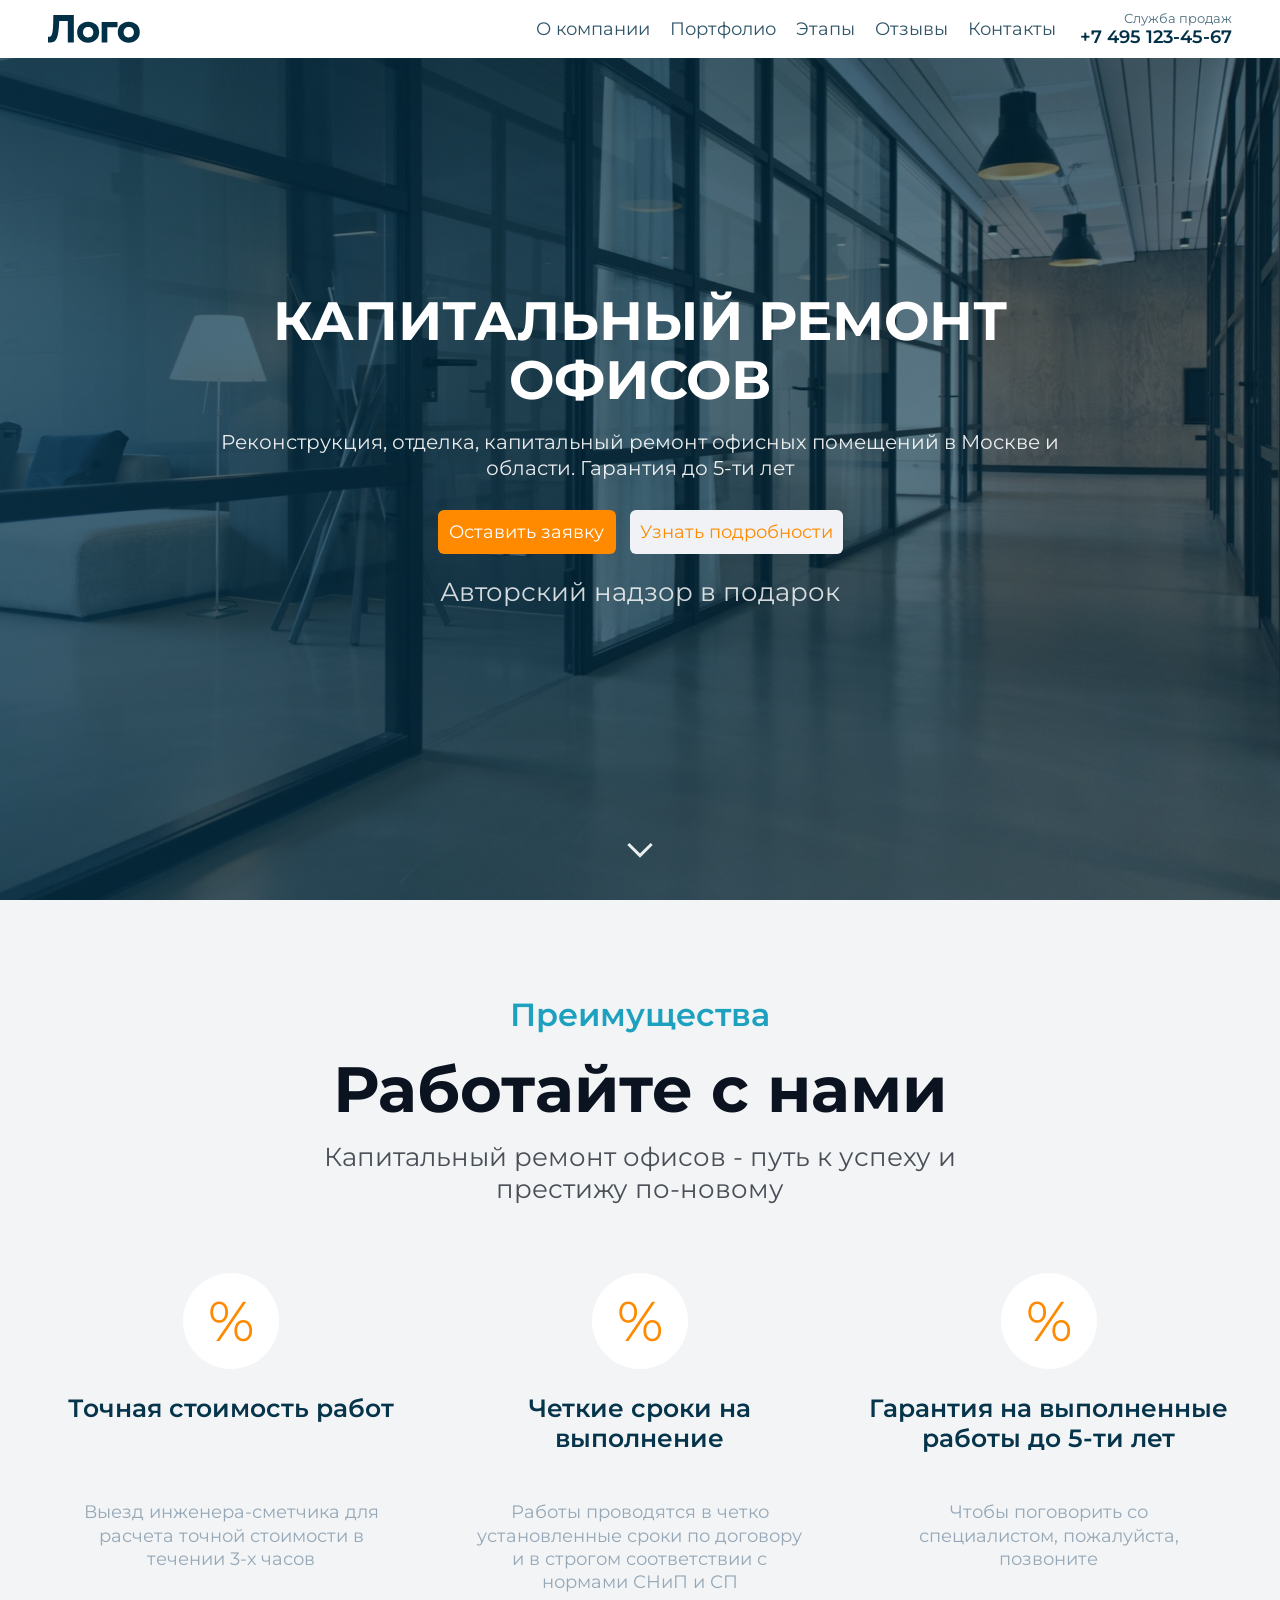
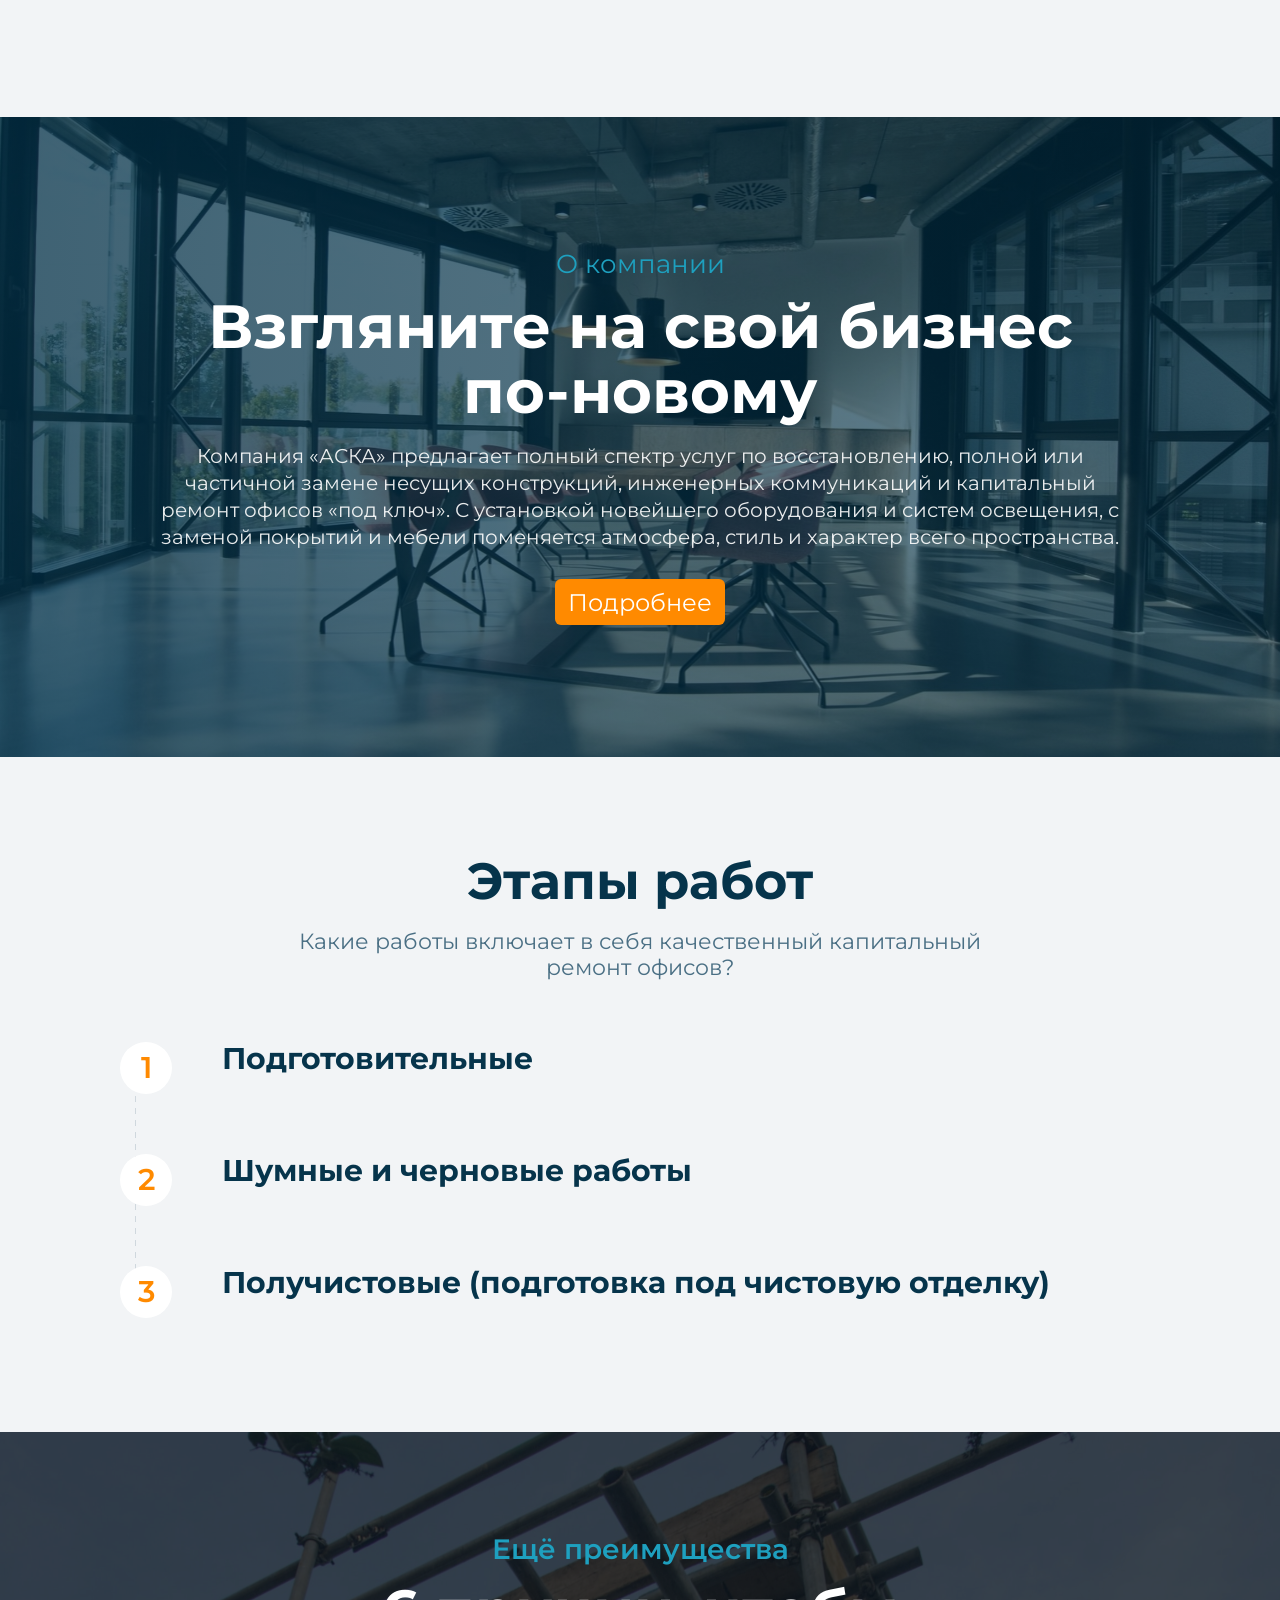
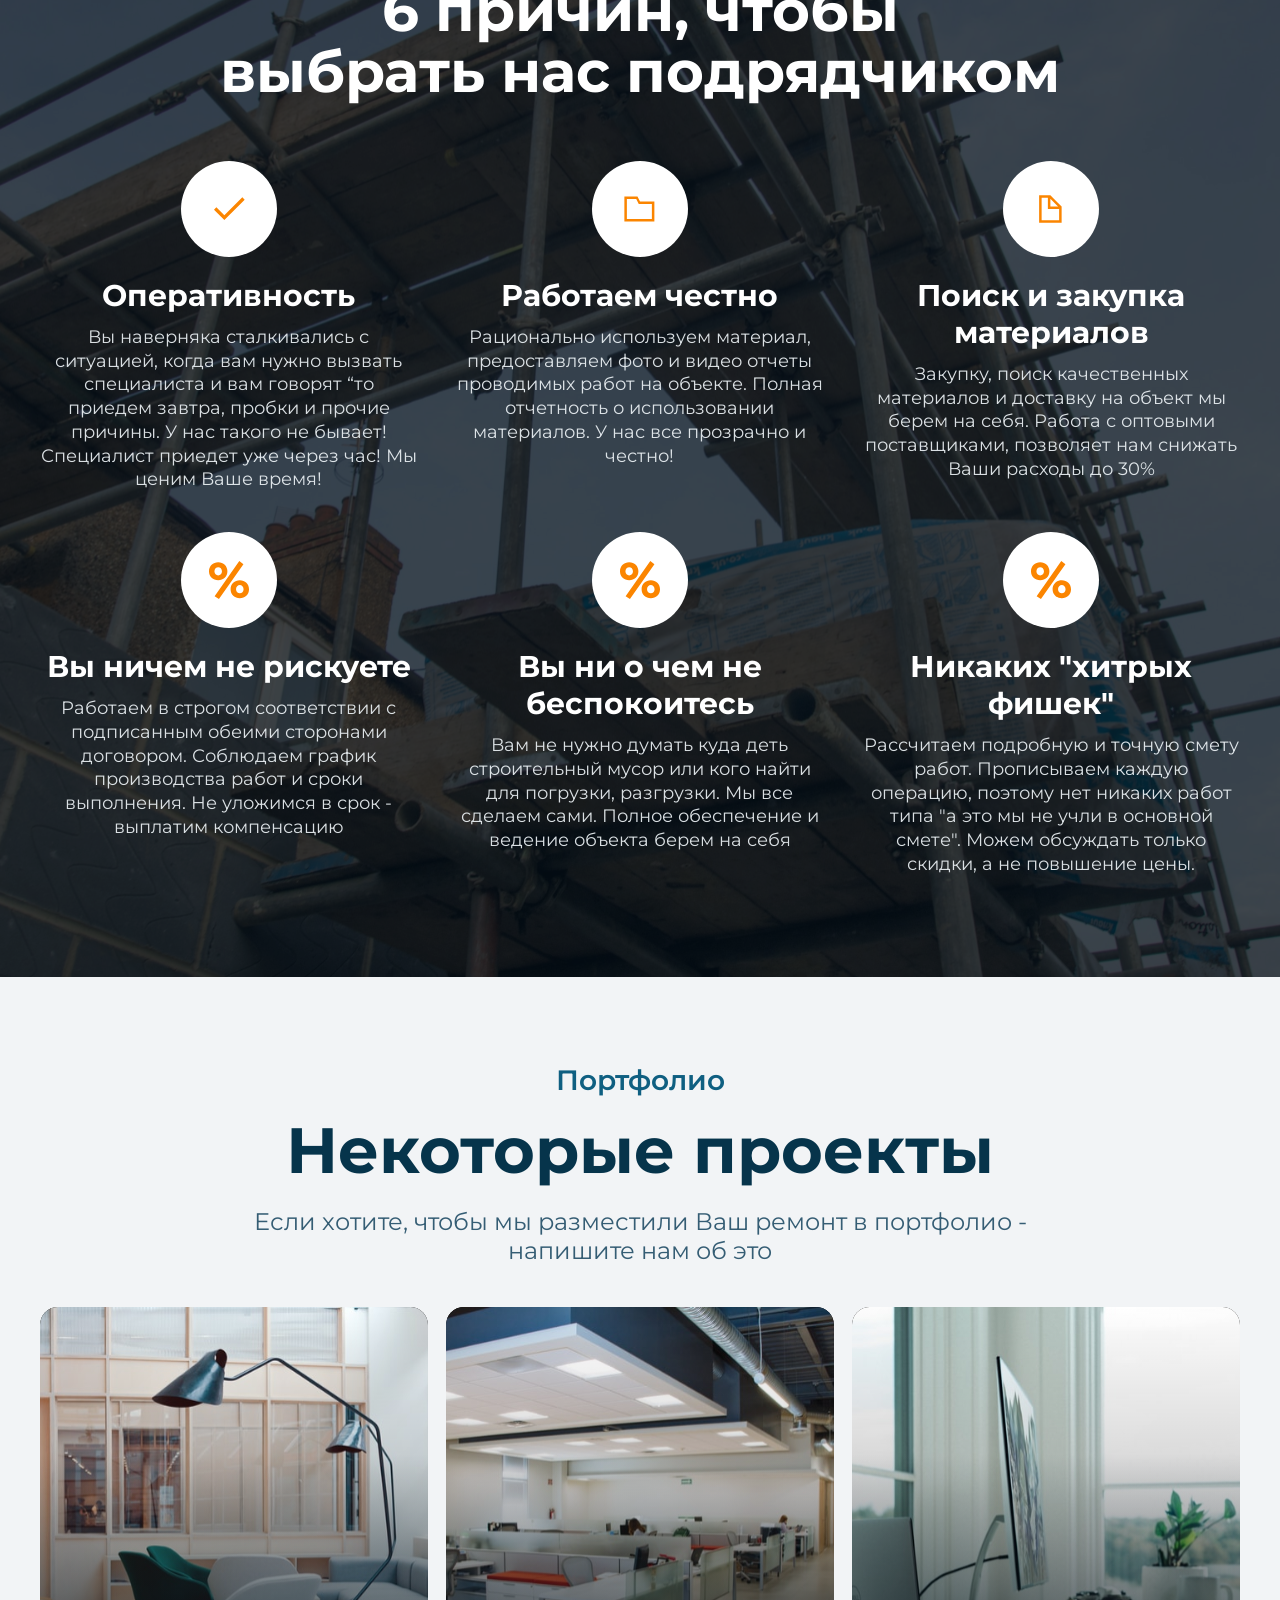
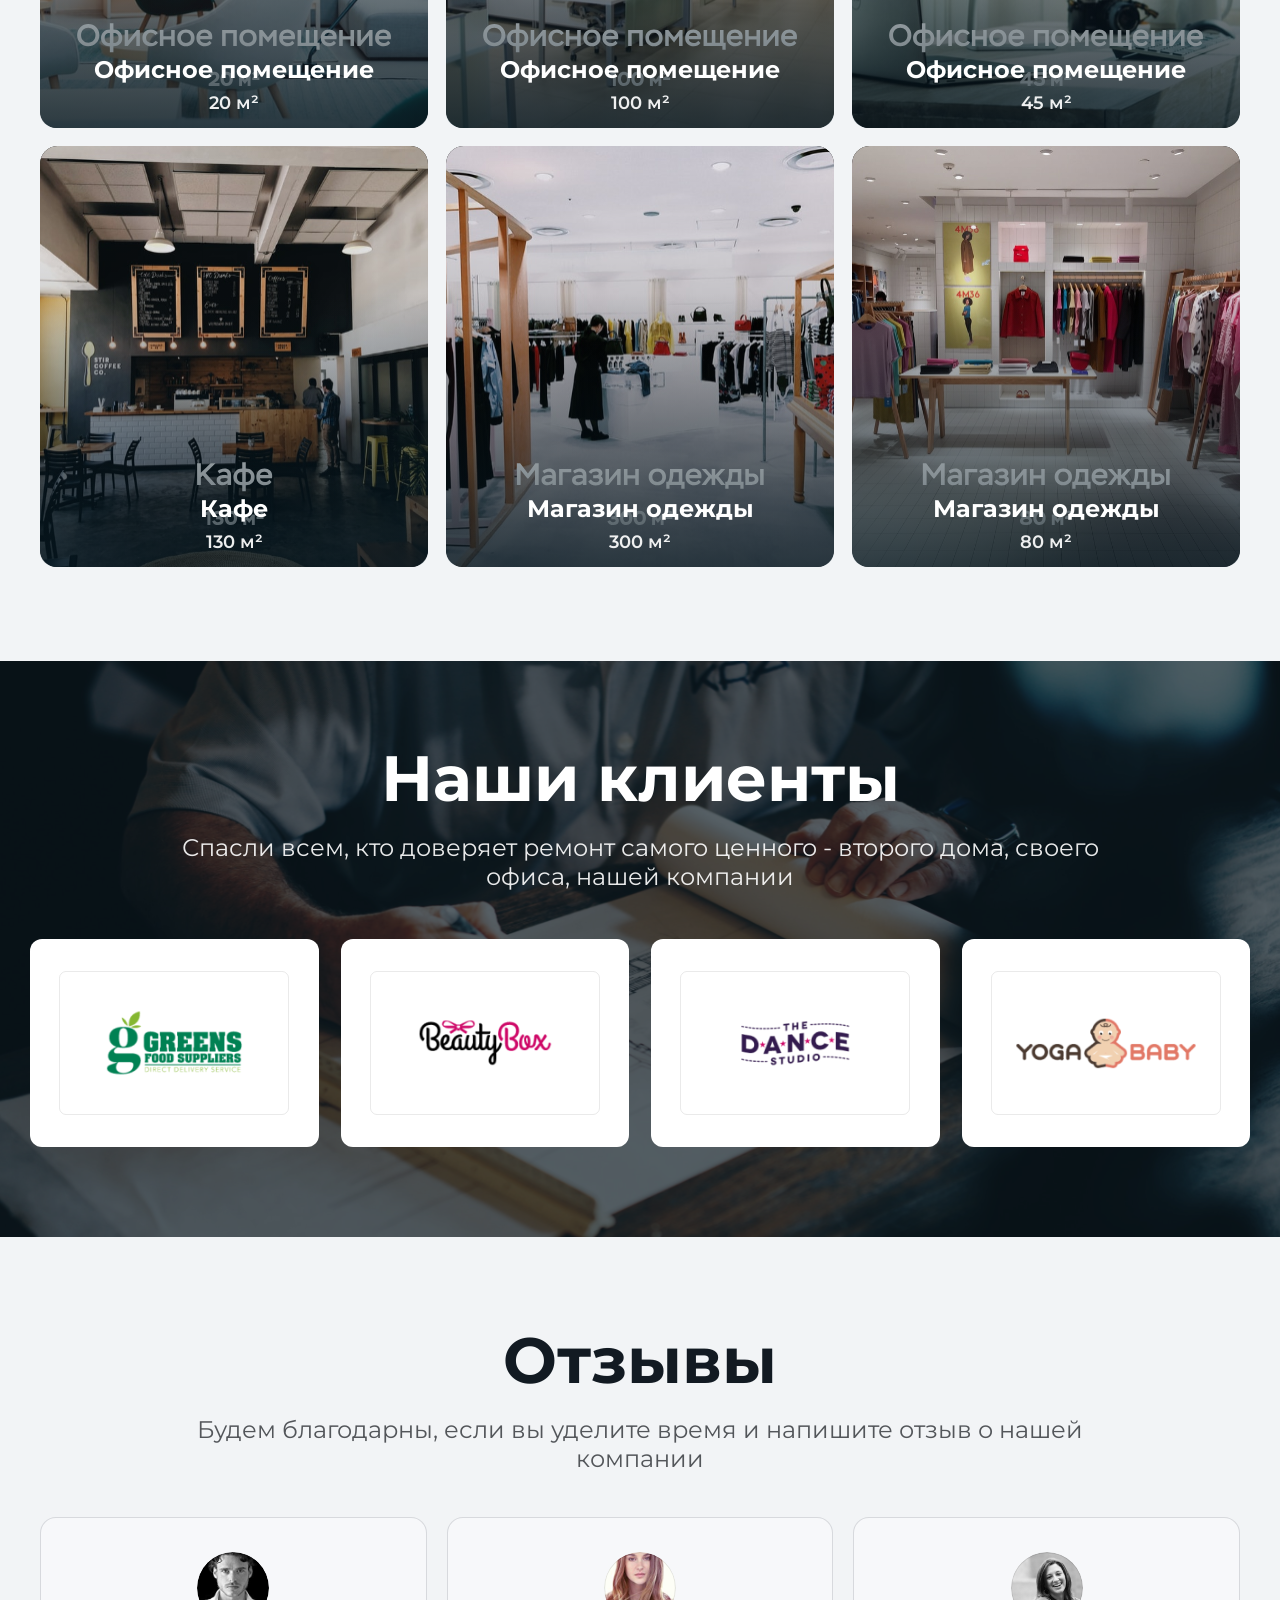
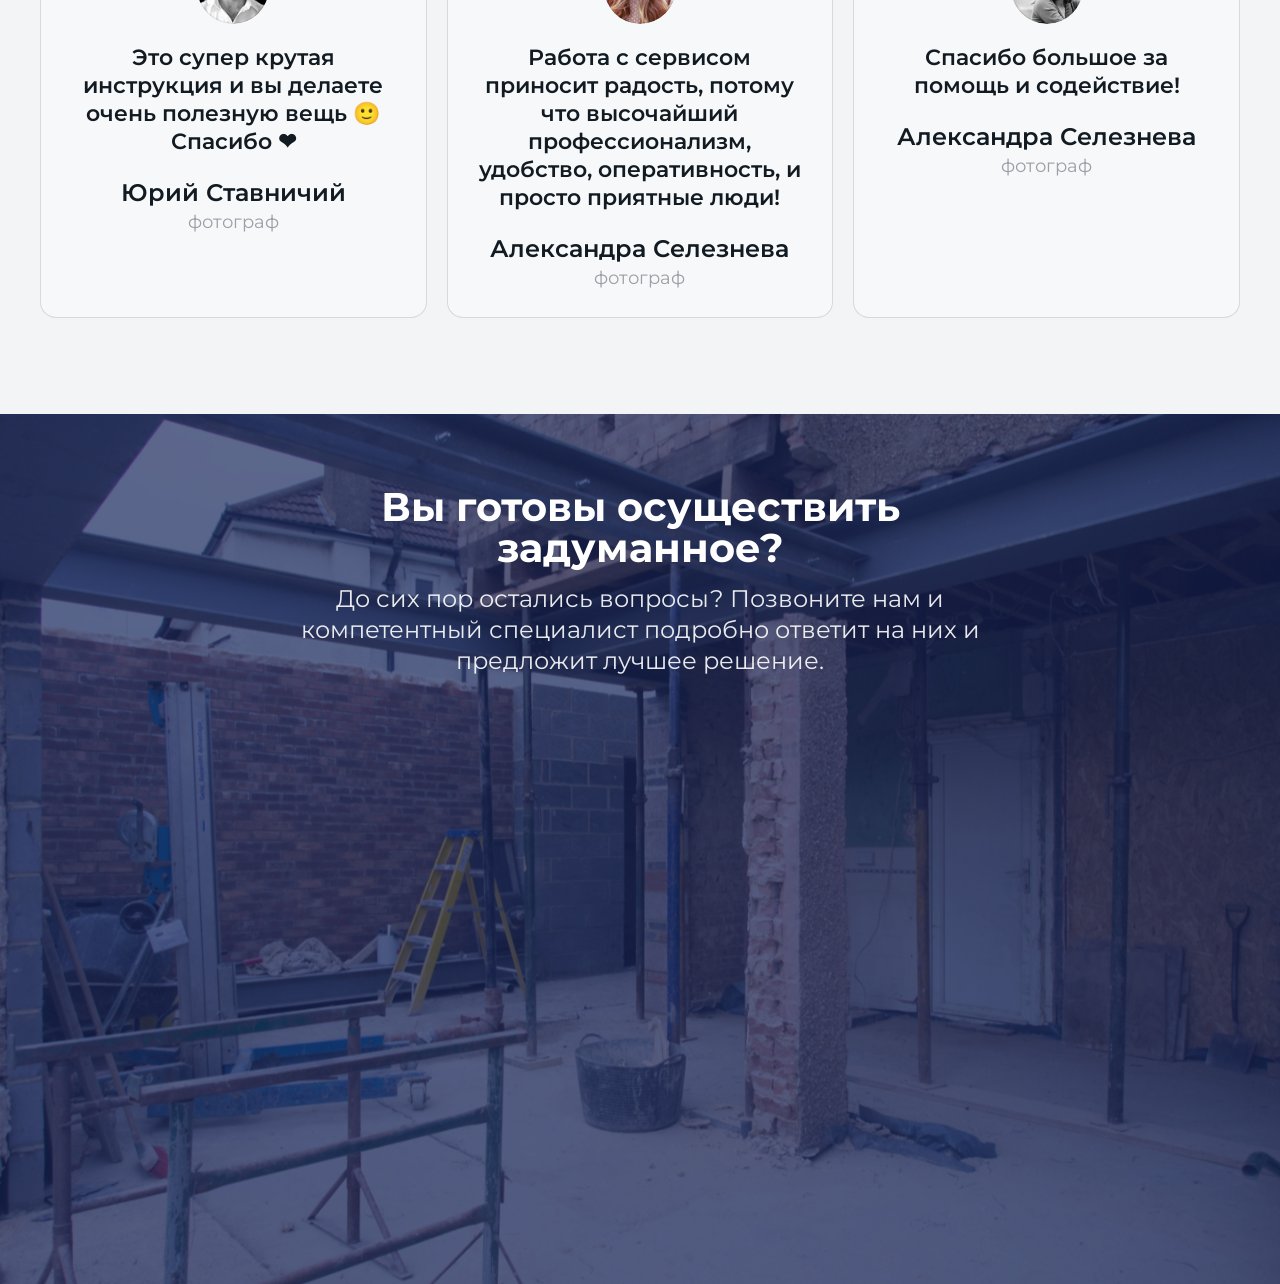
==== commit 670aeaa0: "create form" ====
--- a/pages/index.html
+++ b/pages/index.html
@@ -315,6 +315,42 @@
                 </div>
             </div>
         </section>
+
+        <section class="request" id="request">
+            <div class="request__overlay"></div>
+            <div class="request__container">
+                <h2 class="reveal">Вы готовы осуществить задуманное?</h2>
+                <p class="request__subtitle reveal" data-delay="70">До сих пор остались вопросы? Позвоните нам и компетентный специалист подробно ответит на них и предложит лучшее решение.</p>
+
+                <form class="request-form reveal" data-delay="120" action="#" method="post">
+                    <input type="text" name="name" placeholder="Ваша имя" aria-label="Ваше имя">
+                    <input type="tel" name="phone" placeholder="+7 (000) 000-0000" aria-label="Телефон">
+                    <input type="email" name="email" placeholder="E-mail" aria-label="E-mail">
+
+                    <fieldset class="request-form__services">
+                        <legend>Выберите услугу:</legend>
+
+                        <label class="service-option">
+                            <input type="radio" name="service" value="office" checked>
+                            <span>Ремонт офиса</span>
+                        </label>
+
+                        <label class="service-option">
+                            <input type="radio" name="service" value="retail">
+                            <span>Ремонт торгового помещения</span>
+                        </label>
+
+                        <label class="service-option">
+                            <input type="radio" name="service" value="other">
+                            <span>Другое</span>
+                        </label>
+                    </fieldset>
+
+                    <button class="request-form__submit" type="submit">Оставить заявку</button>
+                    <p class="request-form__note">Оставляя заявку, вы соглашаетесь на обработку персональных данных и с условиями бронирования счёта</p>
+                </form>
+            </div>
+        </section>
     </main>
     <script src="../scripts/main.js"></script>
 </body>
--- a/styles/style.css
+++ b/styles/style.css
@@ -1364,3 +1364,242 @@
     transition: none;
   }
 }
+
+/* ---- Request Section ---- */
+.request {
+  position: relative;
+  background: url('../photos/backgroundForm.svg') center/cover no-repeat;
+  padding: 72px 16px 64px;
+}
+
+.request__overlay {
+  position: absolute;
+  inset: 0;
+  background: rgba(22, 36, 78, 0.48);
+}
+
+.request__container {
+  position: relative;
+  z-index: 1;
+  max-width: 760px;
+  margin: 0 auto;
+  text-align: center;
+}
+
+.request h2 {
+  color: #ffffff;
+  font-size: 40px;
+  line-height: 1.04;
+  font-weight: 700;
+  margin-bottom: 14px;
+}
+
+.request__subtitle {
+  max-width: 880px;
+  margin: 0 auto 26px;
+  color: rgba(255, 255, 255, 0.9);
+  font-size: clamp(24px, 1.8vw, 32px);
+  line-height: 1.3;
+}
+
+.request-form {
+  text-align: left;
+}
+
+.request-form input[type='text'],
+.request-form input[type='tel'],
+.request-form input[type='email'] {
+  width: 100%;
+  height: 56px;
+  border: none;
+  border-radius: 8px;
+  padding: 0 18px;
+  margin-bottom: 10px;
+  font-size: 18px;
+  color: #1a1f25;
+  background: rgba(255, 255, 255, 0.98);
+}
+
+.request-form input::placeholder {
+  color: #b6b8bc;
+  font-weight: 600;
+}
+
+.request-form__services {
+  border: none;
+  margin: 18px 0 18px;
+  padding: 0;
+}
+
+.request-form__services legend {
+  color: #ffffff;
+  font-size: 26px;
+  font-weight: 500;
+  margin-bottom: 8px;
+}
+
+.service-option {
+  display: flex;
+  align-items: center;
+  gap: 12px;
+  margin-bottom: 12px;
+  cursor: pointer;
+}
+
+.service-option span {
+  color: #ffffff;
+  font-size: 24px;
+  font-weight: 500;
+  line-height: 1.2;
+}
+
+.service-option input[type='radio'] {
+  appearance: none;
+  width: 24px;
+  height: 24px;
+  border: 2px solid rgba(255, 255, 255, 0.75);
+  border-radius: 50%;
+  position: relative;
+  flex: 0 0 24px;
+}
+
+.service-option input[type='radio']:checked {
+  border-color: #ff8a00;
+}
+
+.service-option input[type='radio']:checked::after {
+  content: '';
+  position: absolute;
+  inset: 5px;
+  border-radius: 50%;
+  background: #ff8a00;
+}
+
+.request-form__submit {
+  width: 100%;
+  max-width: 560px;
+  height: 62px;
+  border: none;
+  border-radius: 8px;
+  background: #ff8a00;
+  color: #ffffff;
+  font-size: 38px;
+  font-weight: 500;
+  cursor: pointer;
+  transition: transform 0.2s ease, filter 0.2s ease;
+  display: block;
+  margin: 0 auto;
+}
+
+.request-form__submit:hover {
+  transform: translateY(-2px);
+  filter: brightness(1.03);
+}
+
+.request-form__note {
+  margin-top: 18px;
+  text-align: center;
+  color: rgba(255, 255, 255, 0.84);
+  font-size: clamp(14px, 1.2vw, 18px);
+  line-height: 1.35;
+}
+
+@media (max-width: 1024px) {
+  .request {
+    padding: 60px 16px 54px;
+  }
+
+  .request__container {
+    max-width: 690px;
+  }
+
+  .request h2 {
+    font-size: clamp(40px, 5vw, 62px);
+    margin-bottom: 10px;
+  }
+
+  .request__subtitle {
+    font-size: clamp(18px, 2.2vw, 24px);
+    margin-bottom: 20px;
+  }
+
+  .request-form input[type='text'],
+  .request-form input[type='tel'],
+  .request-form input[type='email'] {
+    height: 50px;
+    font-size: 16px;
+  }
+
+  .request-form__services legend,
+  .service-option span {
+    font-size: 20px;
+  }
+
+  .request-form__submit {
+    height: 54px;
+    font-size: 30px;
+  }
+}
+
+@media (max-width: 768px) {
+  .request {
+    padding: 50px 14px 46px;
+  }
+
+  .request__container {
+    max-width: 100%;
+  }
+
+  .request h2 {
+    font-size: clamp(32px, 9vw, 44px);
+    margin-bottom: 8px;
+  }
+
+  .request__subtitle {
+    font-size: clamp(15px, 4.6vw, 18px);
+    margin-bottom: 16px;
+  }
+
+  .request-form input[type='text'],
+  .request-form input[type='tel'],
+  .request-form input[type='email'] {
+    height: 46px;
+    padding: 0 14px;
+    font-size: 15px;
+    margin-bottom: 8px;
+  }
+
+  .request-form__services {
+    margin: 14px 0 14px;
+  }
+
+  .request-form__services legend,
+  .service-option span {
+    font-size: clamp(17px, 5vw, 20px);
+  }
+
+  .service-option {
+    gap: 10px;
+    margin-bottom: 10px;
+  }
+
+  .service-option input[type='radio'] {
+    width: 20px;
+    height: 20px;
+    flex-basis: 20px;
+  }
+
+  .service-option input[type='radio']:checked::after {
+    inset: 4px;
+  }
+
+  .request-form__submit {
+    height: 48px;
+    font-size: clamp(22px, 6.2vw, 28px);
+  }
+
+  .request-form__note {
+    margin-top: 12px;
+    font-size: clamp(12px, 3.6vw, 14px);
+  }
+}
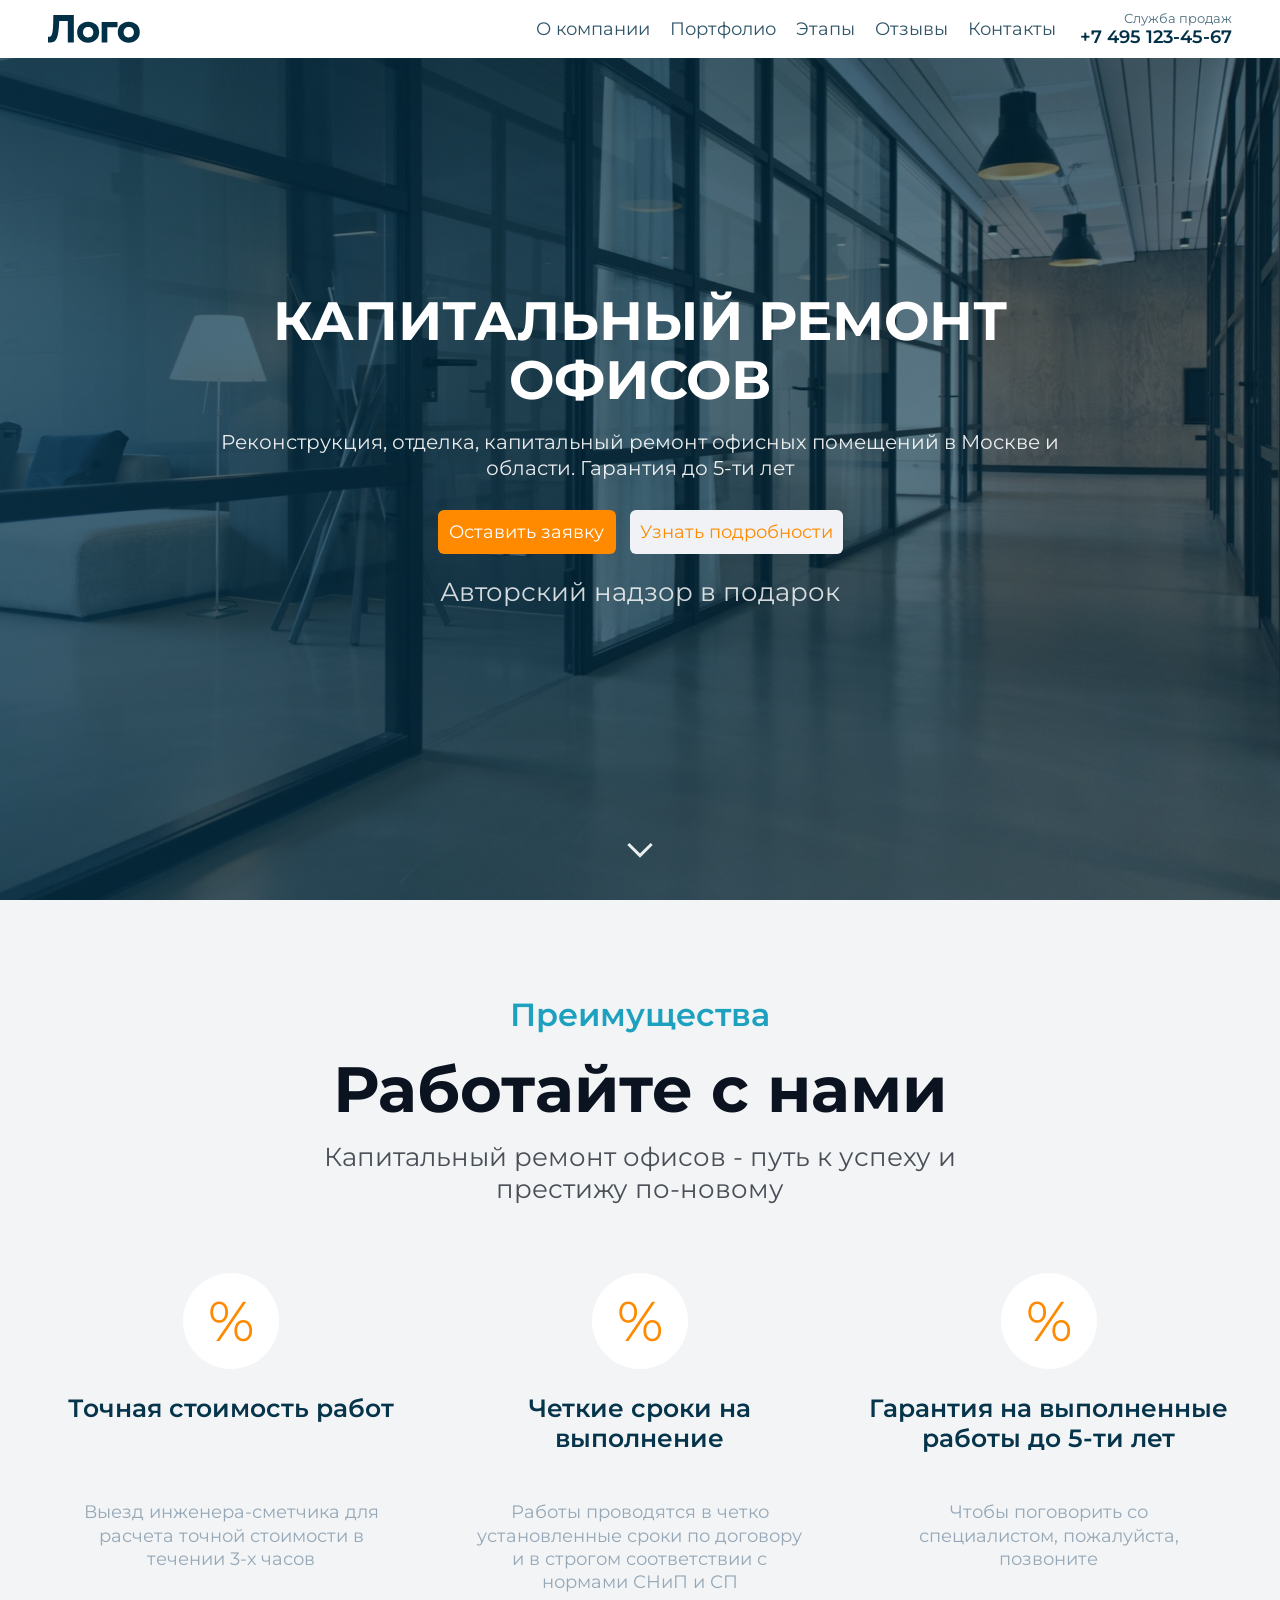
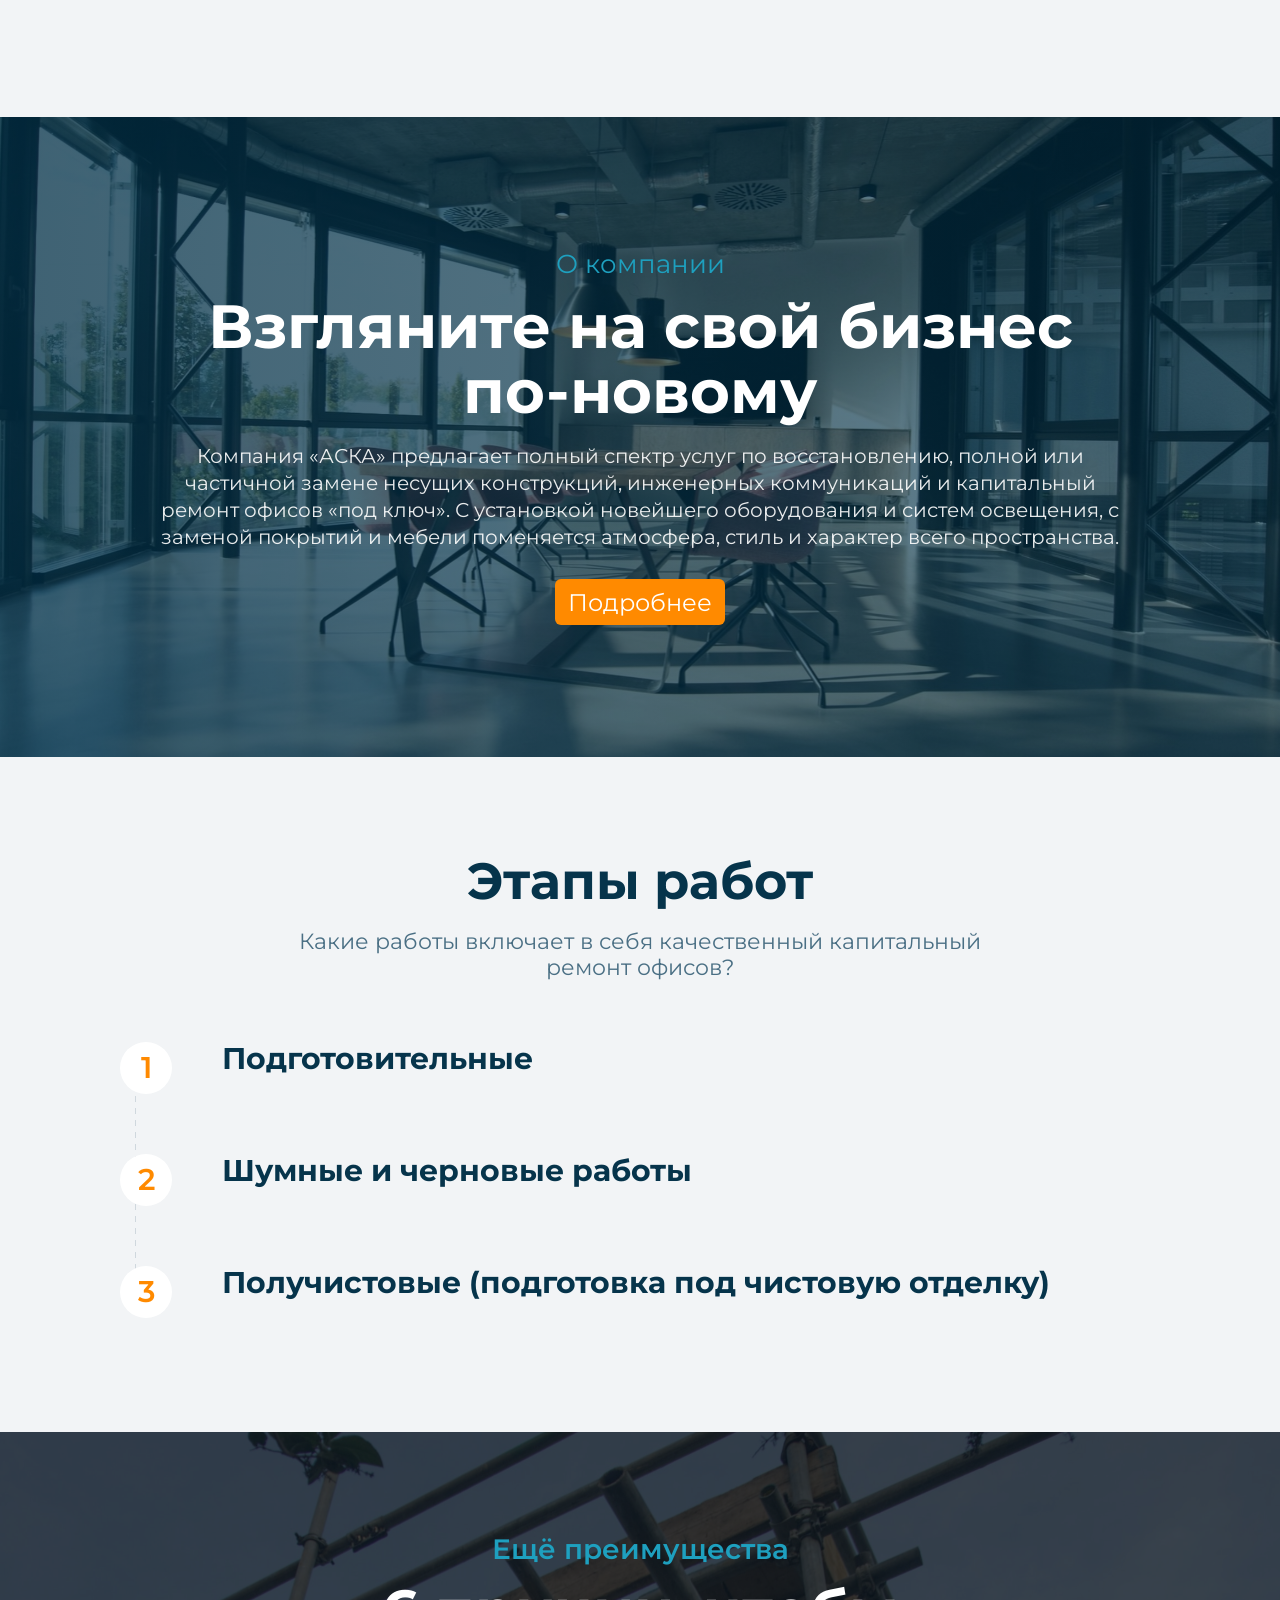
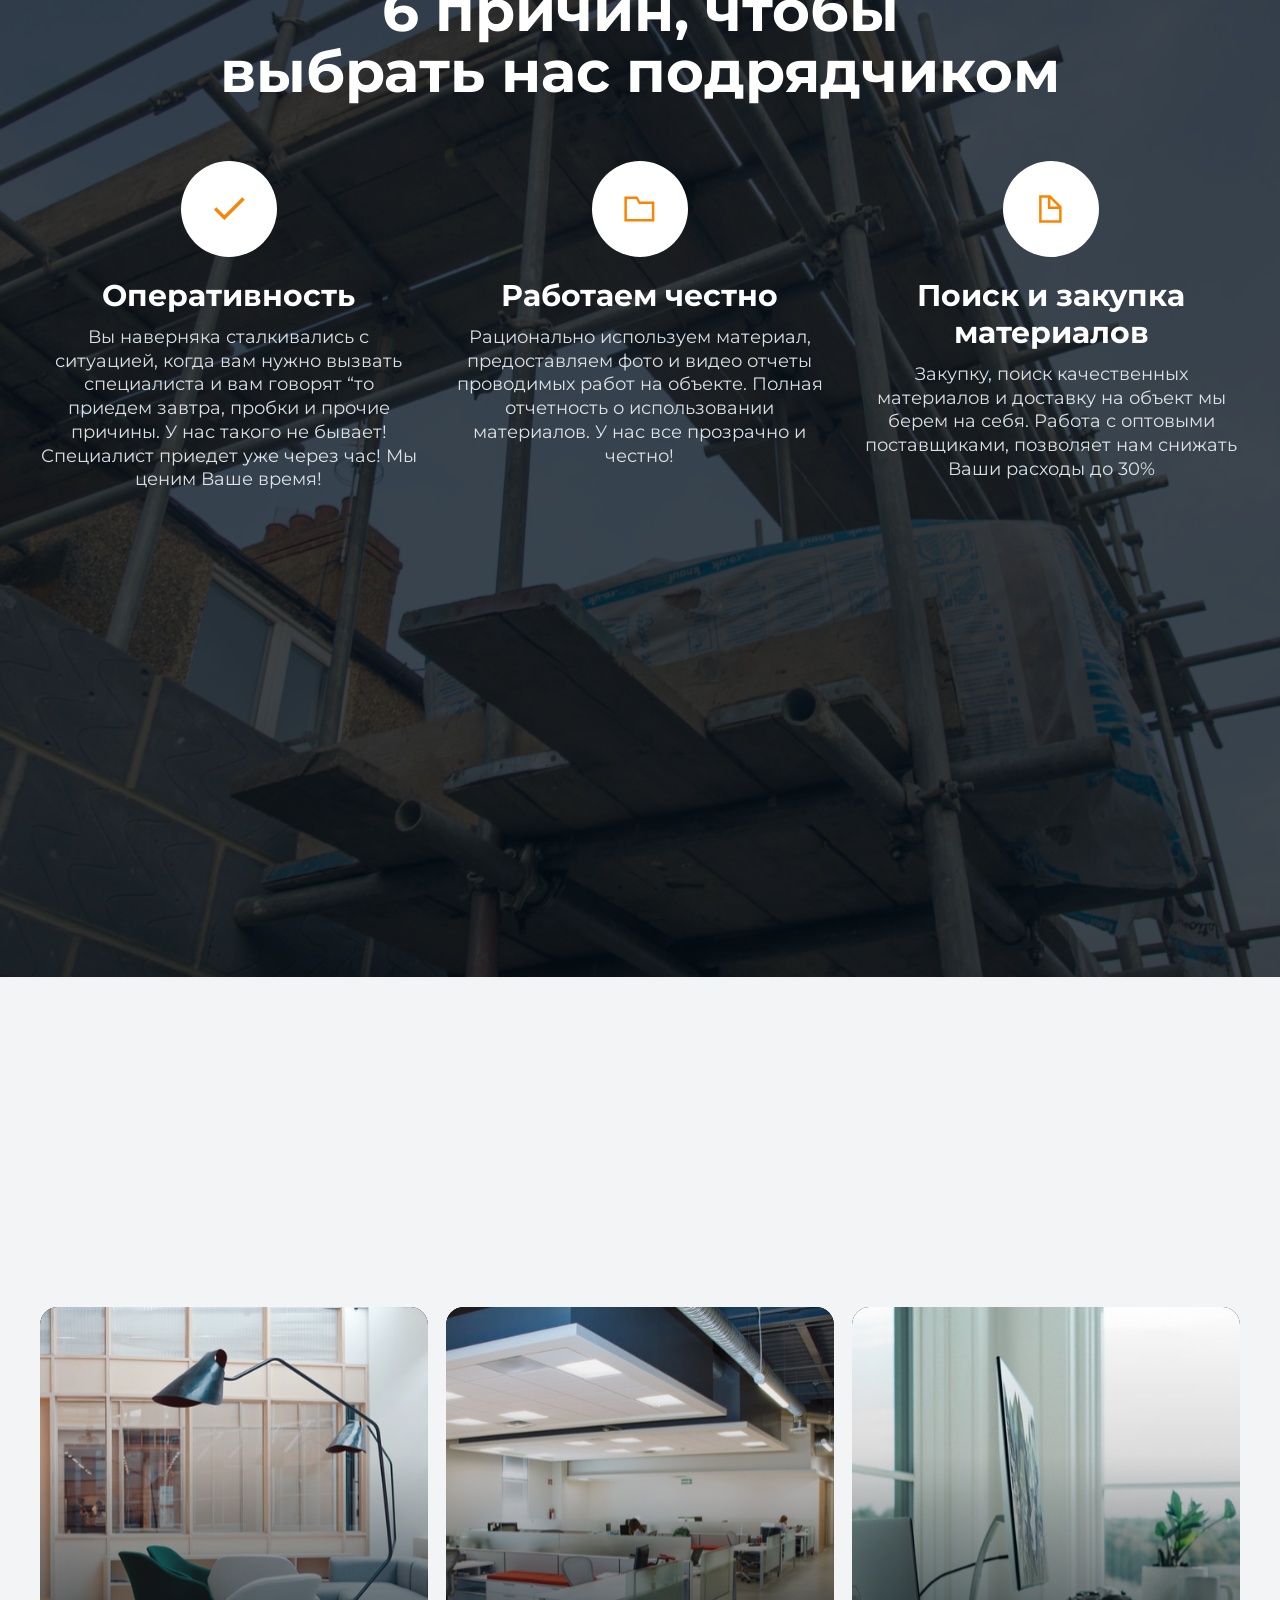
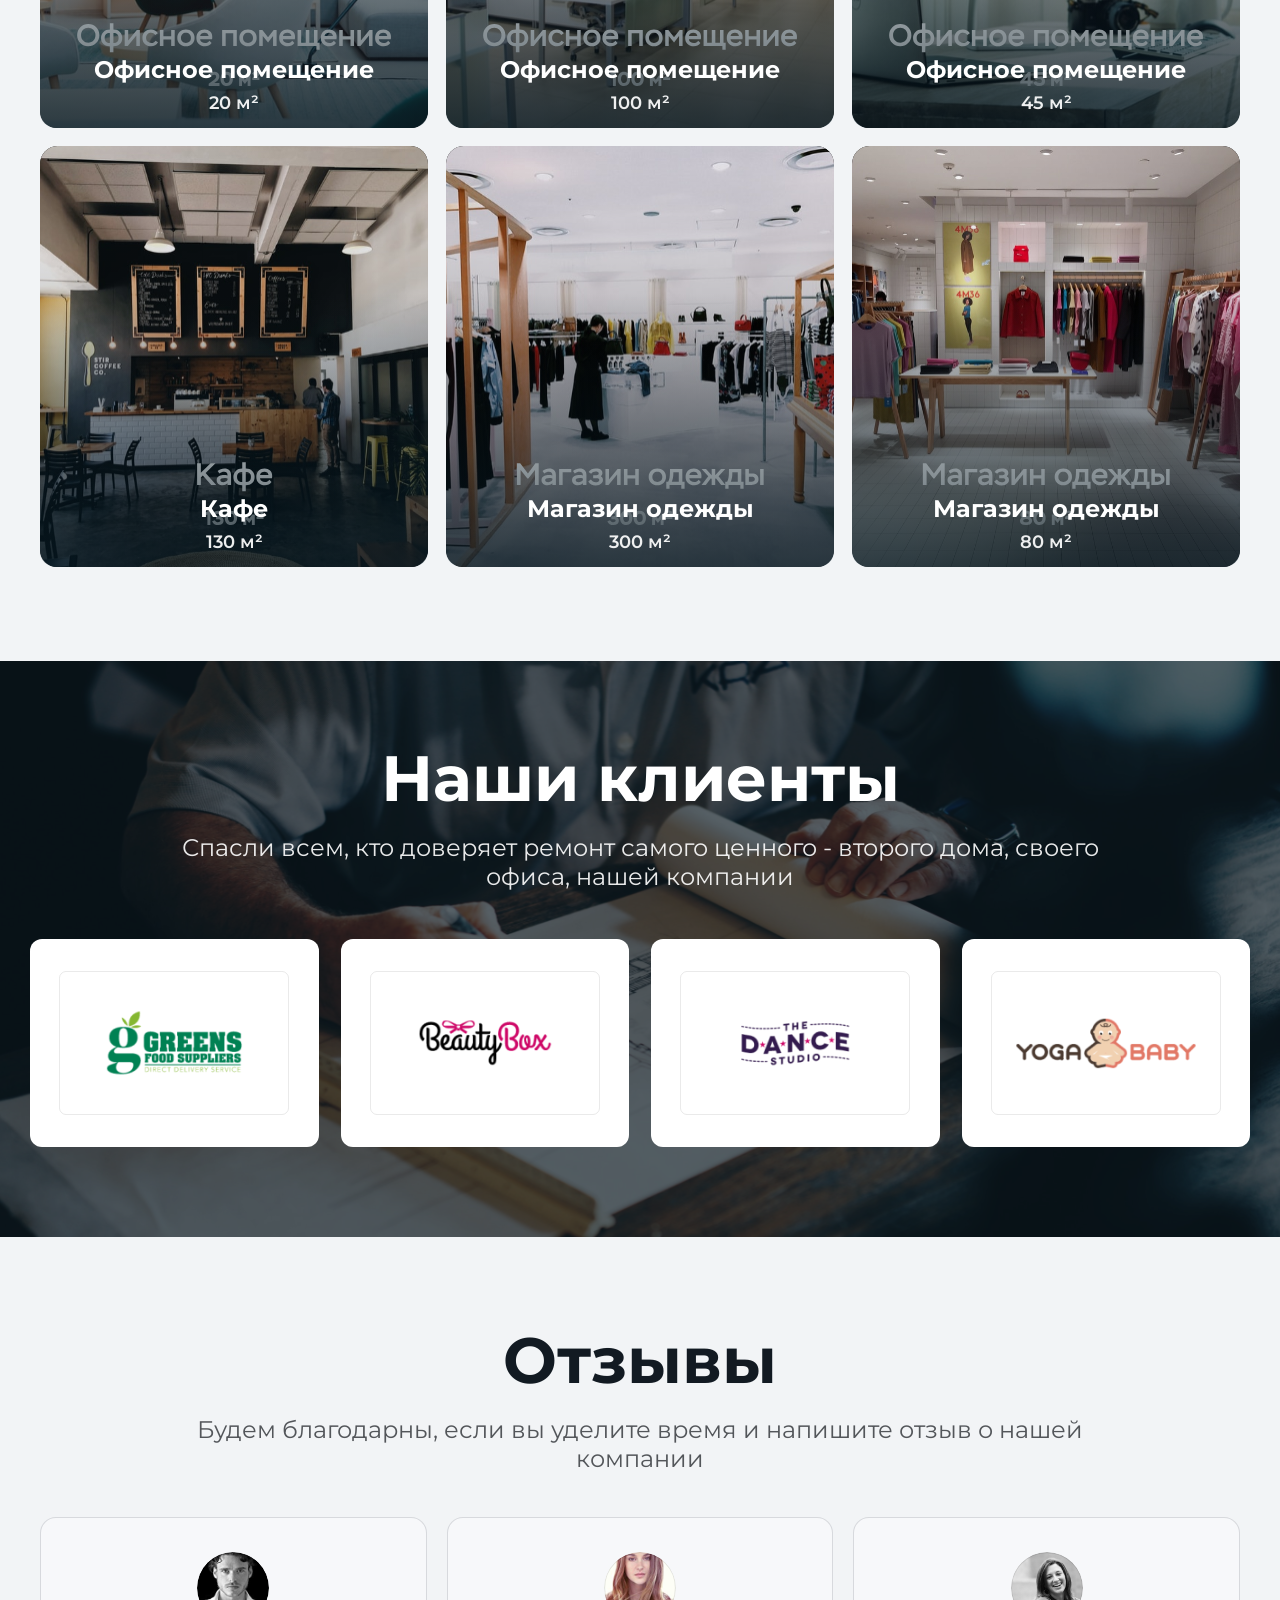
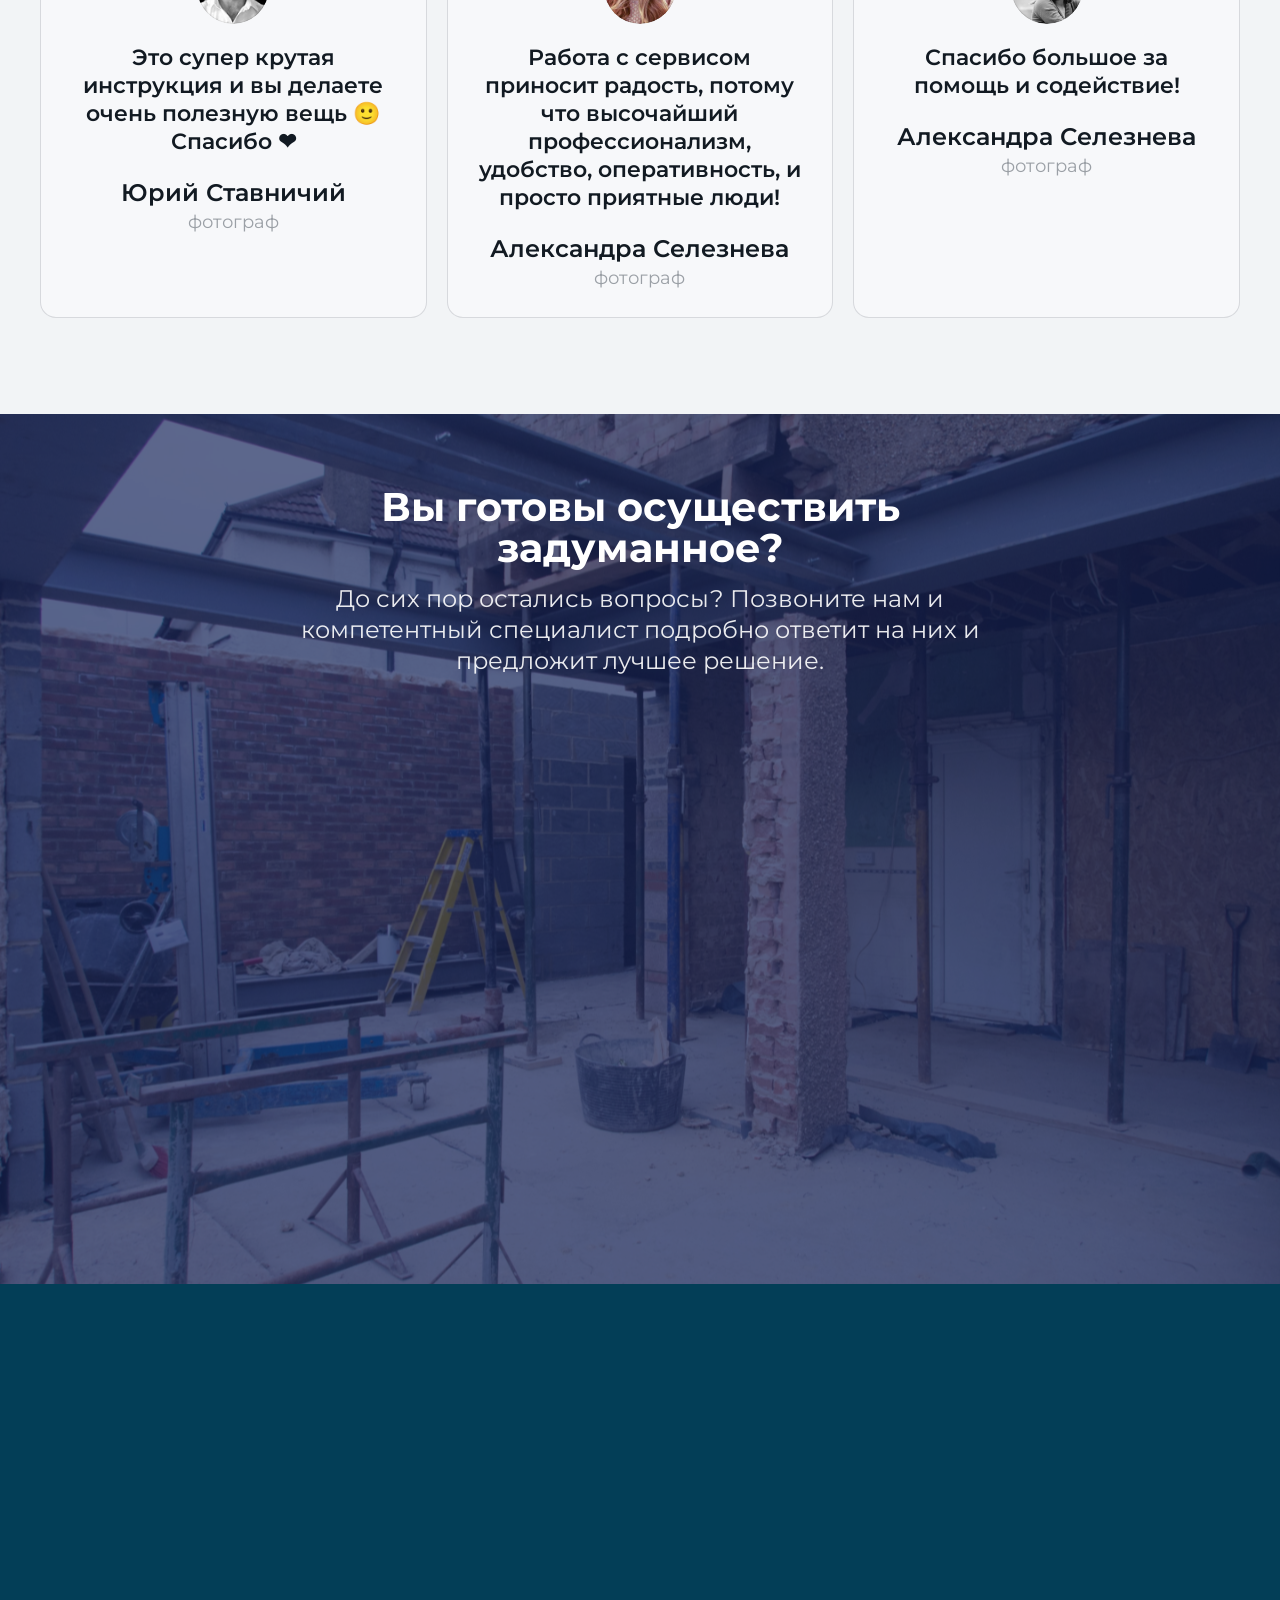
==== commit 51d298d4: "finished create maket from figma" ====
--- a/pages/index.html
+++ b/pages/index.html
@@ -352,6 +352,25 @@
             </div>
         </section>
     </main>
+    <footer class="site-footer">
+        <div class="site-footer__container">
+            <div class="site-footer__socials reveal">
+                <a href="#" aria-label="Facebook">f</a>
+                <a href="#" aria-label="Instagram">ig</a>
+                <a href="#" aria-label="Twitter">tw</a>
+                <a href="#" aria-label="VK">vk</a>
+            </div>
+
+            <nav class="site-footer__nav reveal" data-delay="80" aria-label="Навигация в футере">
+                <a href="#about-company">О компании</a>
+                <a href="#portfolio">Новости</a>
+                <a href="#request">Помощь</a>
+                <a href="#clients">Контакты</a>
+            </nav>
+
+            <p class="site-footer__copy reveal" data-delay="140">© 2020 Название компании</p>
+        </div>
+    </footer>
     <script src="../scripts/main.js"></script>
 </body>
 </html>
--- a/styles/style.css
+++ b/styles/style.css
@@ -1603,3 +1603,131 @@
     font-size: clamp(12px, 3.6vw, 14px);
   }
 }
+
+/* ---- Footer ---- */
+.site-footer {
+  background: #033e57;
+  padding: 54px 16px 72px;
+}
+
+.site-footer__container {
+  max-width: 1200px;
+  margin: 0 auto;
+  text-align: center;
+}
+
+.site-footer__socials {
+  display: flex;
+  justify-content: center;
+  gap: 12px;
+  margin-bottom: 34px;
+}
+
+.site-footer__socials a {
+  width: 58px;
+  height: 58px;
+  border-radius: 50%;
+  display: inline-flex;
+  align-items: center;
+  justify-content: center;
+  text-decoration: none;
+  text-transform: lowercase;
+  font-size: 20px;
+  font-weight: 700;
+  letter-spacing: 0.2px;
+  color: #ff9200;
+  background: rgba(255, 255, 255, 0.2);
+  transition: transform 0.2s ease, background-color 0.2s ease, color 0.2s ease;
+}
+
+.site-footer__socials a:hover {
+  transform: translateY(-2px);
+  background: #ff9200;
+  color: #033e57;
+}
+
+.site-footer__nav {
+  display: flex;
+  justify-content: center;
+  flex-wrap: wrap;
+  gap: 32px;
+  margin-bottom: 28px;
+}
+
+.site-footer__nav a {
+  text-decoration: none;
+  color: rgba(227, 236, 242, 0.92);
+  font-size: 24px;
+  font-weight: 600;
+  transition: color 0.2s ease;
+}
+
+.site-footer__nav a:hover {
+  color: #ffb145;
+}
+
+.site-footer__copy {
+  color: rgba(199, 216, 226, 0.72);
+  font-size: 32px;
+  font-weight: 500;
+}
+
+@media (max-width: 1024px) {
+  .site-footer {
+    padding: 44px 16px 58px;
+  }
+
+  .site-footer__socials {
+    margin-bottom: 26px;
+  }
+
+  .site-footer__socials a {
+    width: 50px;
+    height: 50px;
+    font-size: 17px;
+  }
+
+  .site-footer__nav {
+    gap: 24px;
+    margin-bottom: 20px;
+  }
+
+  .site-footer__nav a {
+    font-size: 20px;
+  }
+
+  .site-footer__copy {
+    font-size: 24px;
+  }
+}
+
+@media (max-width: 768px) {
+  .site-footer {
+    padding: 36px 14px 44px;
+  }
+
+  .site-footer__socials {
+    gap: 10px;
+    margin-bottom: 20px;
+  }
+
+  .site-footer__socials a {
+    width: 44px;
+    height: 44px;
+    font-size: 15px;
+  }
+
+  .site-footer__nav {
+    flex-direction: column;
+    gap: 12px;
+    margin-bottom: 16px;
+  }
+
+  .site-footer__nav a {
+    font-size: 18px;
+  }
+
+  .site-footer__copy {
+    font-size: 18px;
+  }
+}
